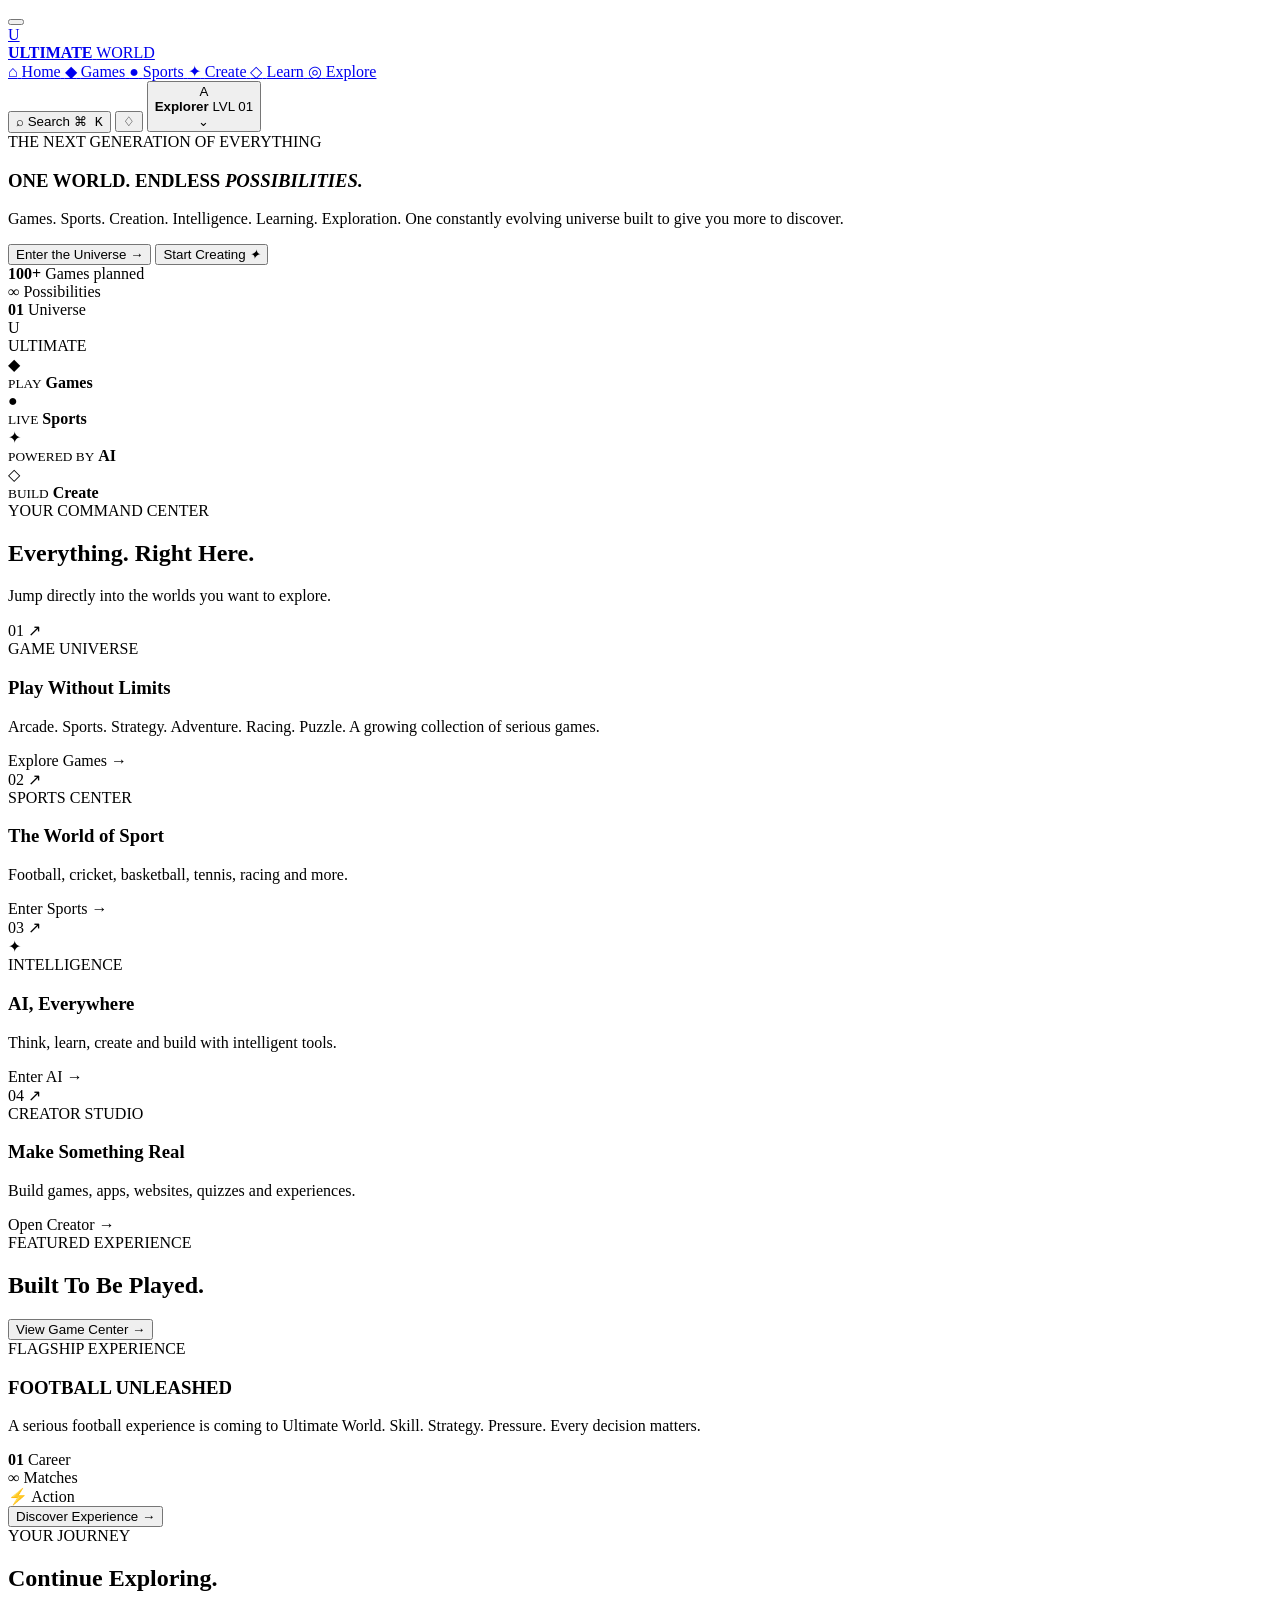
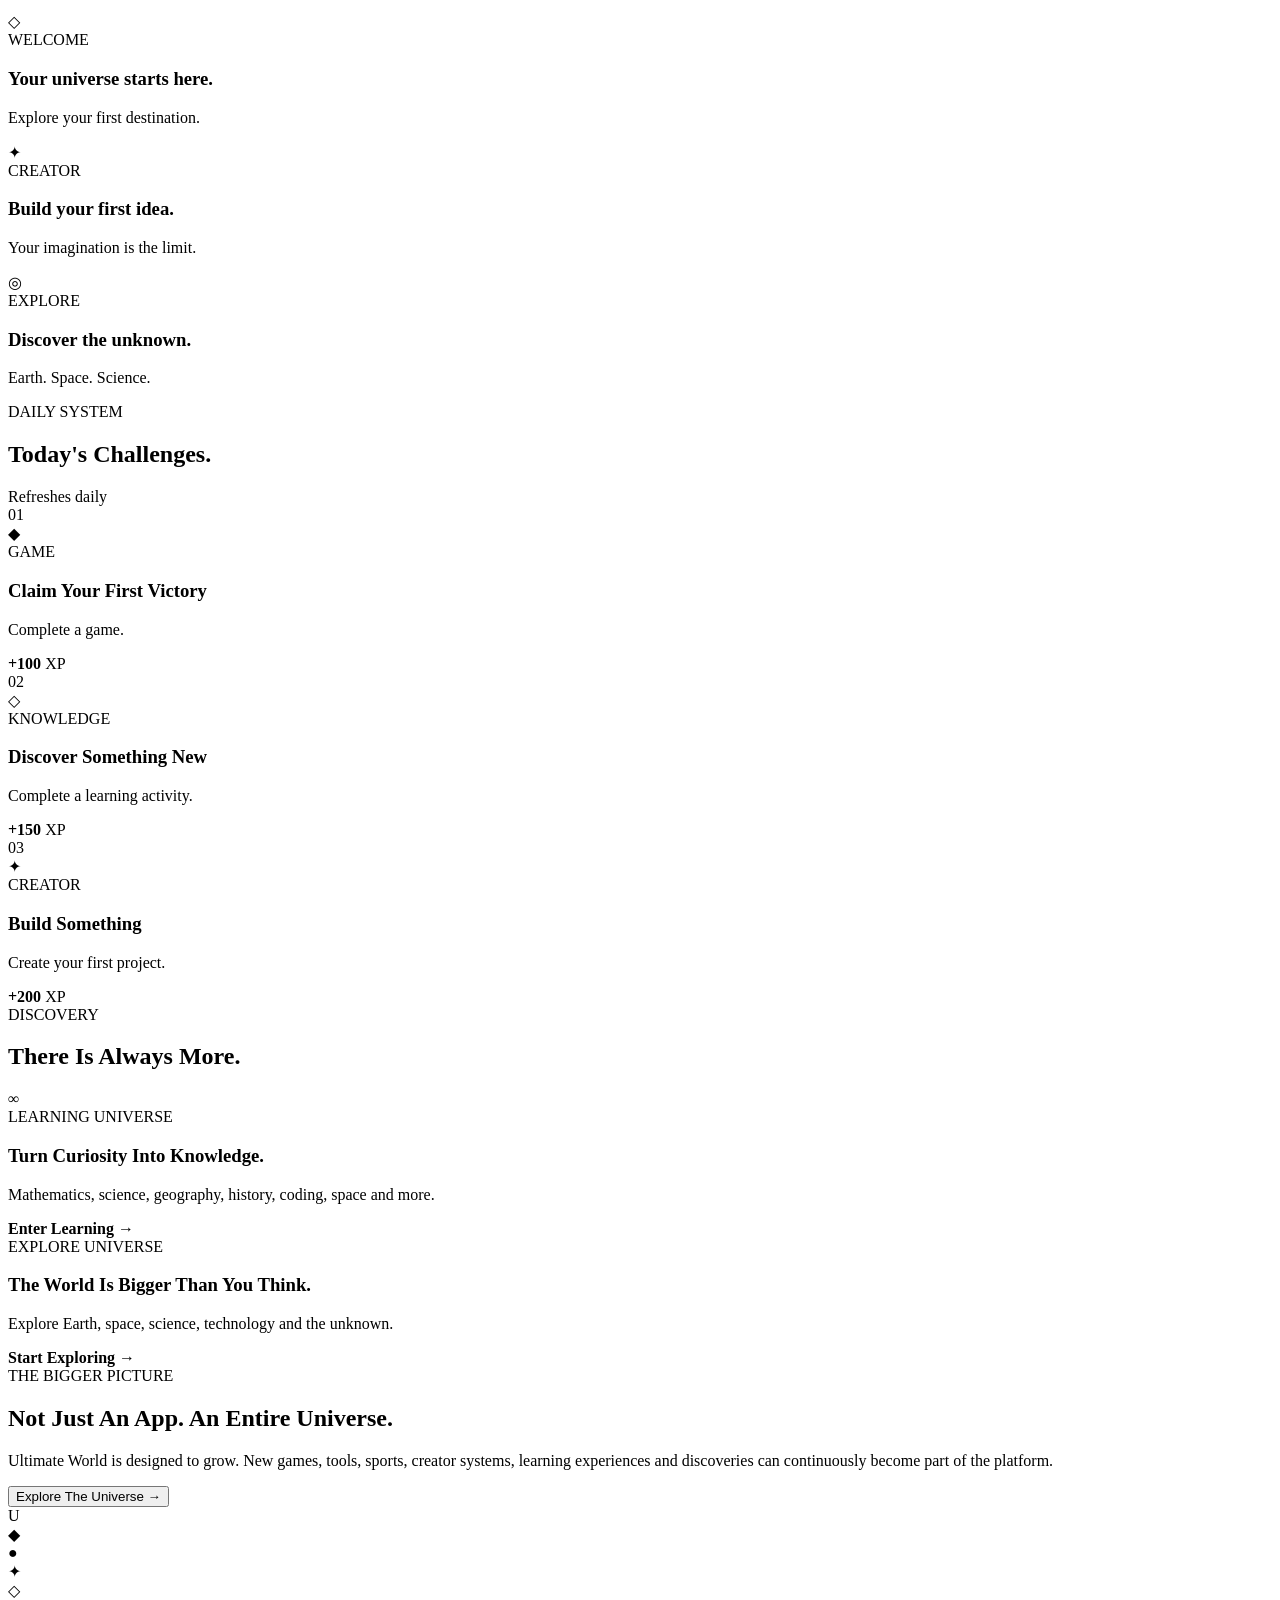
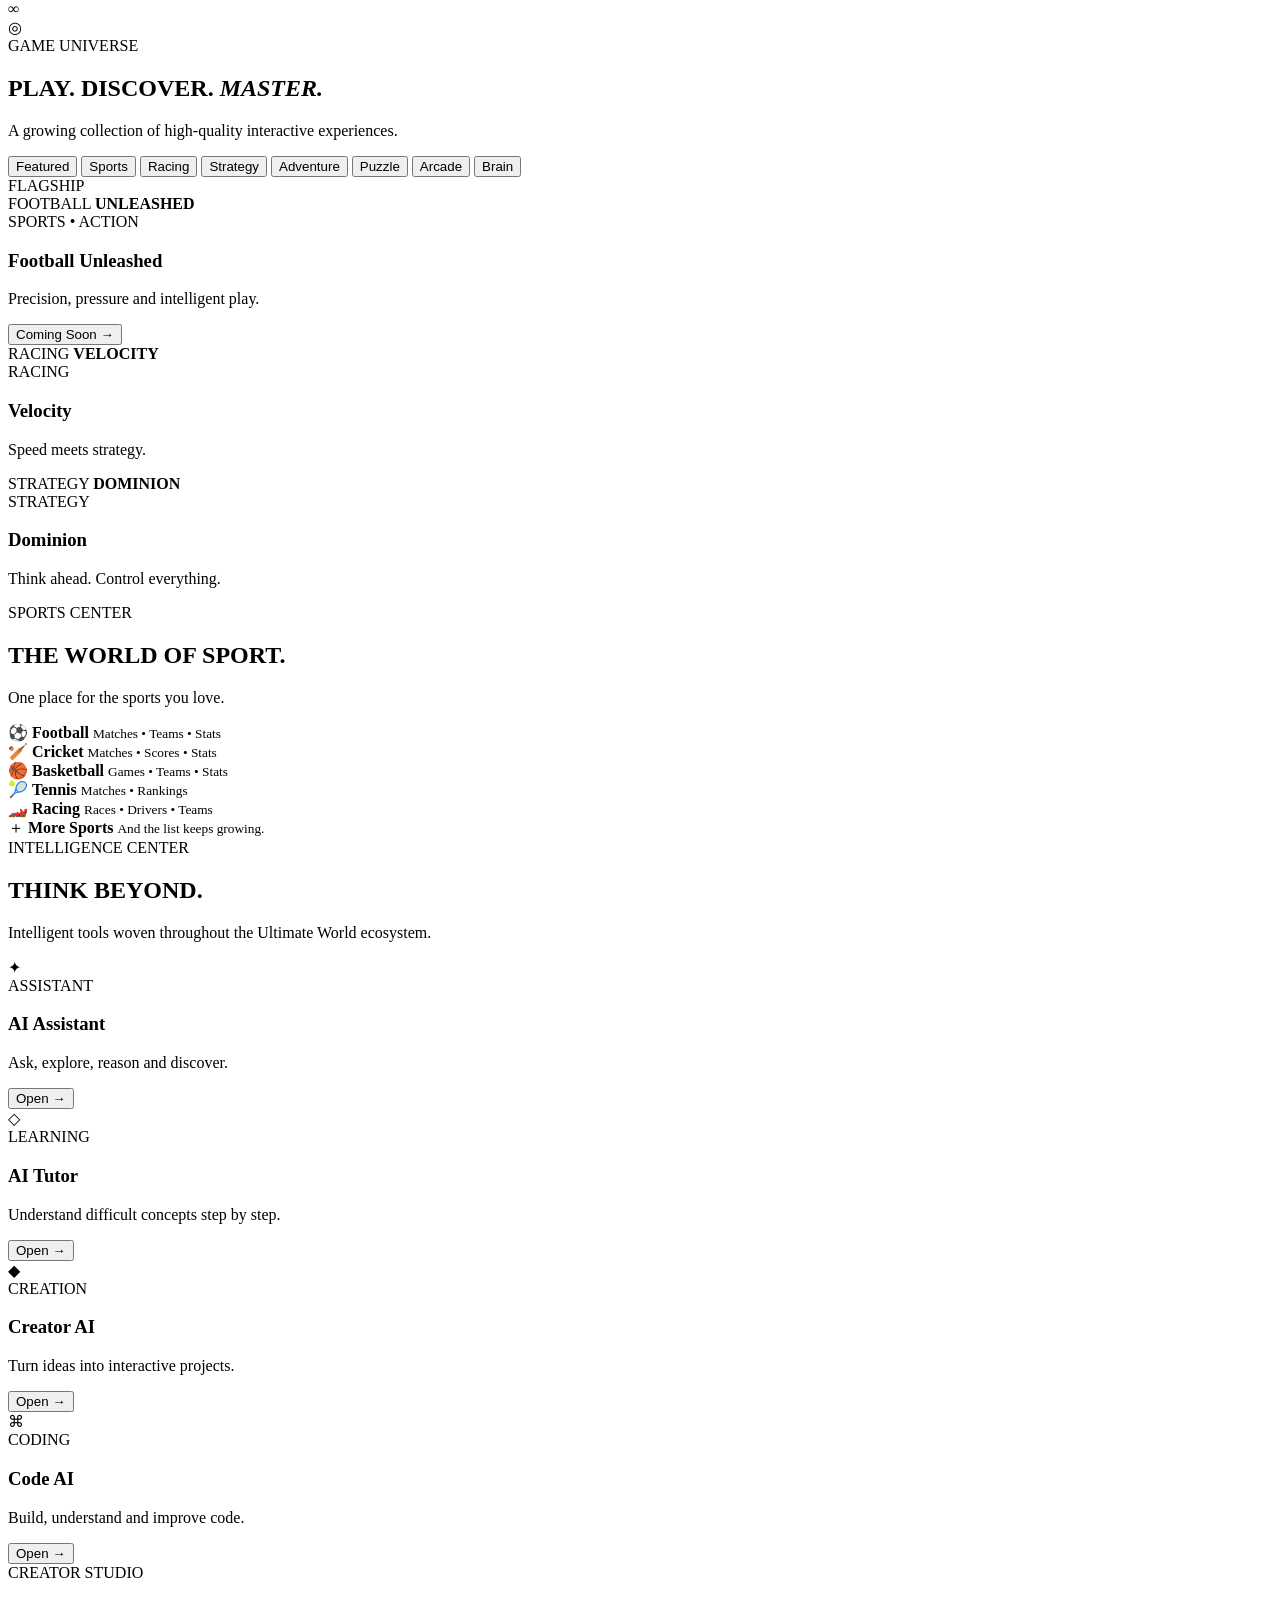
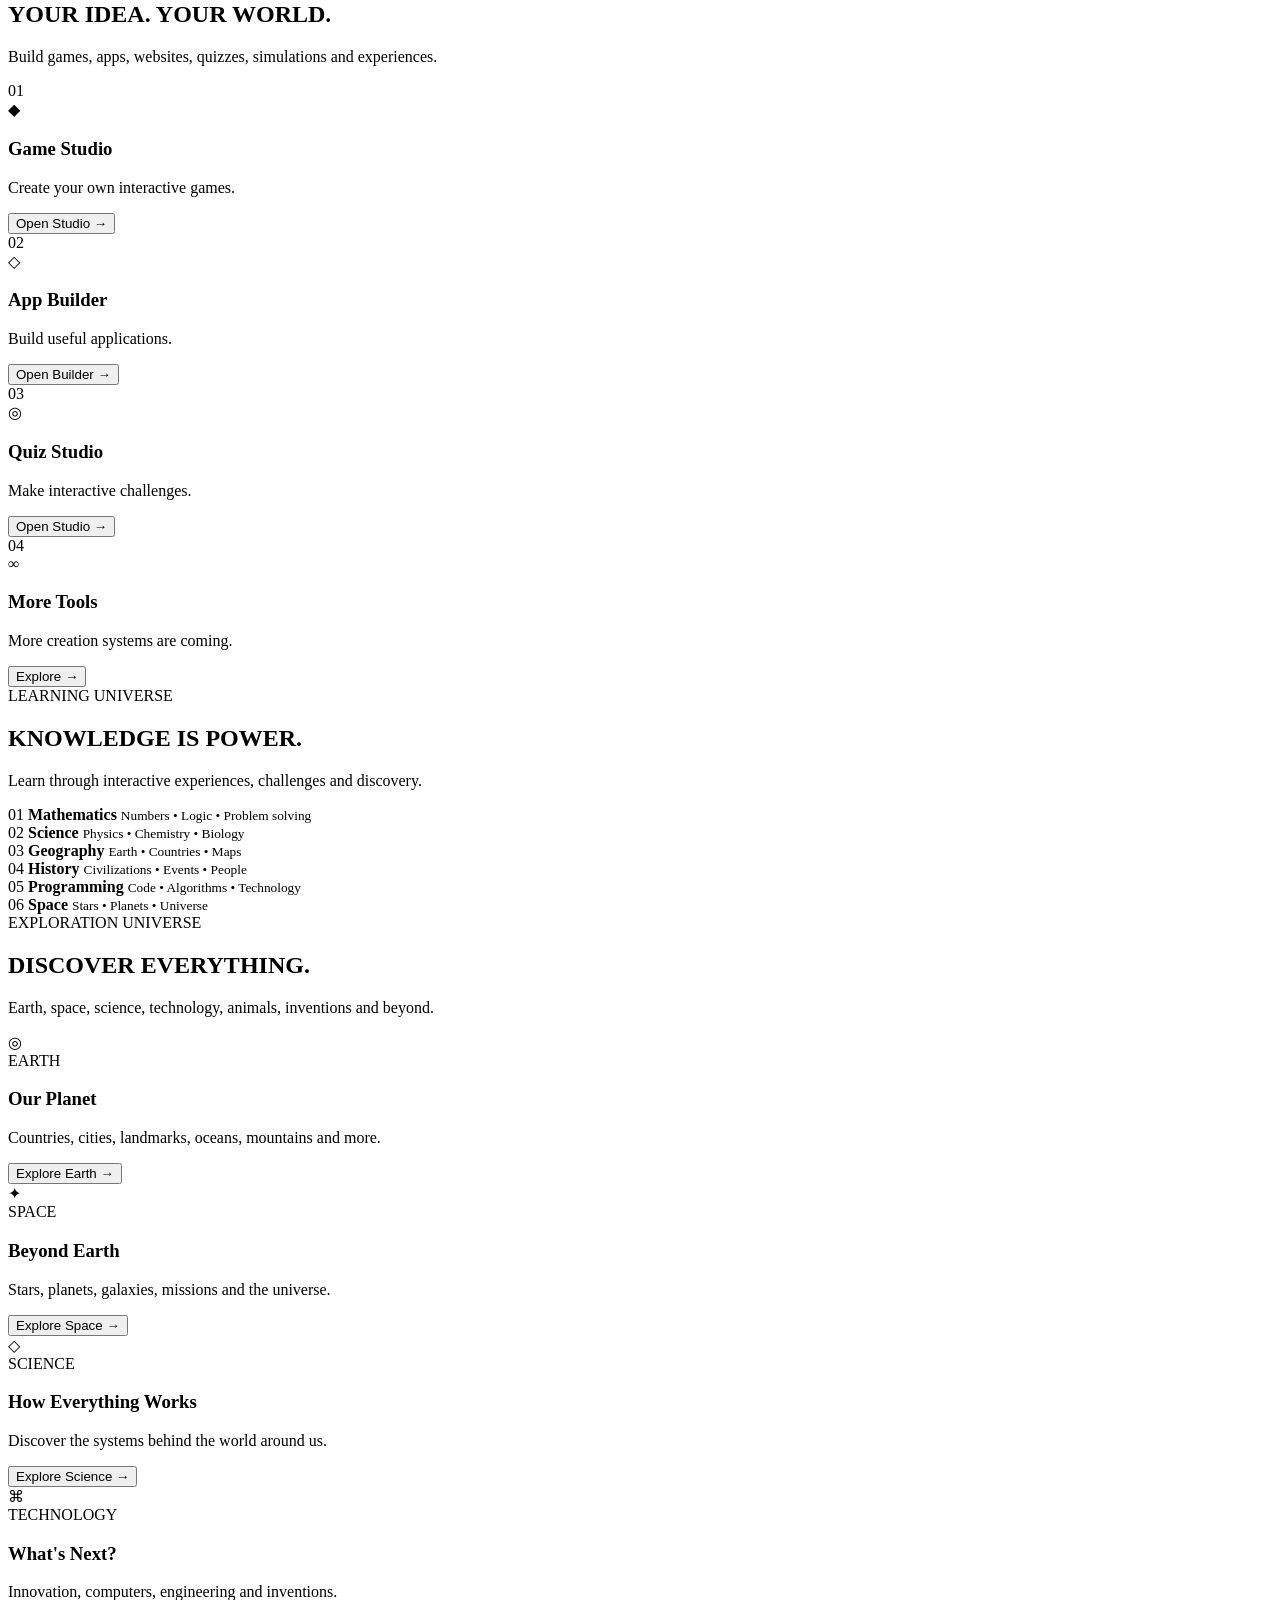
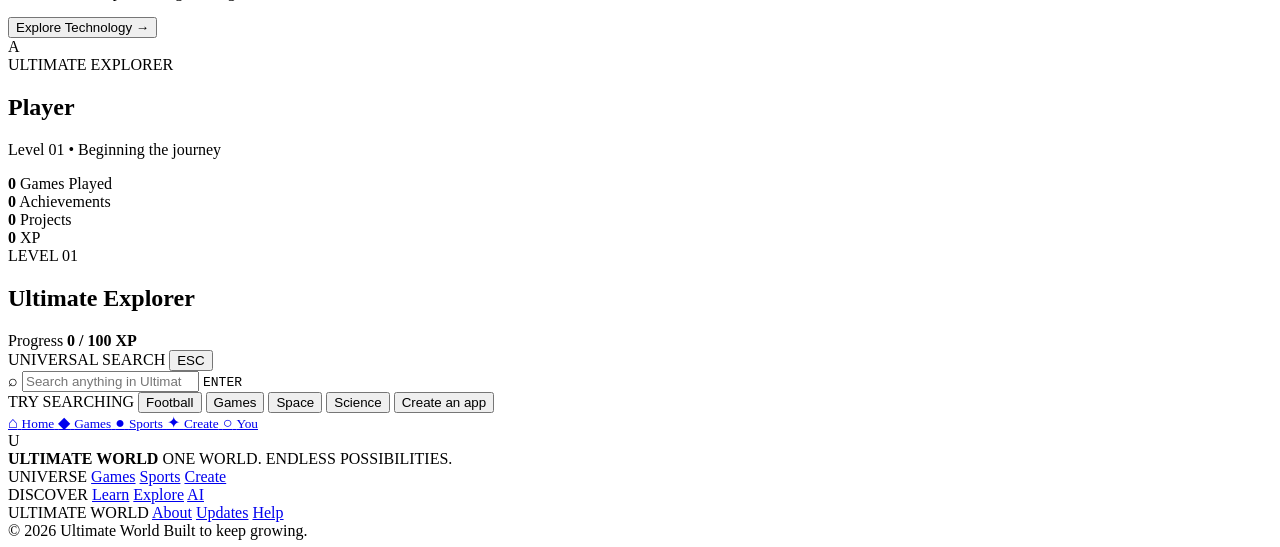
==== index.html @ 980d5636 "Update print statement from 'Hello' to 'Goodbye'" ====
<!DOCTYPE html>
<html lang="en">
<head>
    <meta charset="UTF-8">

    <meta
        name="viewport"
        content="width=device-width, initial-scale=1.0, viewport-fit=cover"
    >

    <meta
        name="description"
        content="Ultimate World — games, sports, creation, AI, learning, exploration and more."
    >

    <meta name="theme-color" content="#05060c">

    <title>Ultimate World — One World. Endless Possibilities.</title>

    <link rel="stylesheet" href="style.css">
</head>

<body>

<!-- =========================================================
     GLOBAL BACKGROUND
========================================================= -->

<div class="universe-background" aria-hidden="true">

    <div class="ambient-glow glow-one"></div>
    <div class="ambient-glow glow-two"></div>
    <div class="ambient-glow glow-three"></div>

    <div class="grid-floor"></div>

    <div class="particle-field">
        <i></i><i></i><i></i><i></i><i></i>
        <i></i><i></i><i></i><i></i><i></i>
        <i></i><i></i><i></i><i></i><i></i>
        <i></i><i></i><i></i><i></i><i></i>
    </div>

</div>


<!-- =========================================================
     APP
========================================================= -->

<div id="app-shell">


    <!-- =====================================================
         TOP BAR
    ====================================================== -->

    <header class="topbar">

        <div class="topbar-left">

            <button
                class="mobile-menu-button"
                id="mobileMenuButton"
                aria-label="Open navigation"
            >
                <span></span>
                <span></span>
                <span></span>
            </button>


            <a
                href="#home"
                class="brand"
                data-page="home"
                aria-label="Ultimate World home"
            >

                <div class="brand-mark">
                    <div class="brand-core">U</div>
                    <div class="brand-orbit orbit-a"></div>
                    <div class="brand-orbit orbit-b"></div>
                </div>

                <div class="brand-name">
                    <strong>ULTIMATE</strong>
                    <span>WORLD</span>
                </div>

            </a>

        </div>


        <!-- MAIN NAV -->

        <nav class="main-navigation" id="mainNavigation">

            <a
                href="#home"
                class="nav-link active"
                data-page="home"
            >
                <span class="nav-icon">⌂</span>
                <span>Home</span>
            </a>

            <a
                href="#games"
                class="nav-link"
                data-page="games"
            >
                <span class="nav-icon">◆</span>
                <span>Games</span>
            </a>

            <a
                href="#sports"
                class="nav-link"
                data-page="sports"
            >
                <span class="nav-icon">●</span>
                <span>Sports</span>
            </a>

            <a
                href="#create"
                class="nav-link"
                data-page="create"
            >
                <span class="nav-icon">✦</span>
                <span>Create</span>
            </a>

            <a
                href="#learn"
                class="nav-link"
                data-page="learn"
            >
                <span class="nav-icon">◇</span>
                <span>Learn</span>
            </a>

            <a
                href="#explore"
                class="nav-link"
                data-page="explore"
            >
                <span class="nav-icon">◎</span>
                <span>Explore</span>
            </a>

        </nav>


        <!-- TOP ACTIONS -->

        <div class="topbar-actions">

            <button
                class="search-trigger"
                id="searchTrigger"
                aria-label="Search Ultimate World"
            >
                <span class="search-symbol">⌕</span>
                <span class="search-label">Search</span>
                <kbd>⌘ K</kbd>
            </button>


            <button
                class="notification-button"
                id="notificationButton"
                aria-label="Notifications"
            >
                <span>♢</span>
                <b></b>
            </button>


            <button
                class="profile-trigger"
                data-page="profile"
                aria-label="Open profile"
            >

                <div class="profile-avatar">
                    A
                </div>

                <div class="profile-summary">
                    <strong>Explorer</strong>
                    <span>LVL 01</span>
                </div>

                <span class="profile-chevron">⌄</span>

            </button>

        </div>

    </header>


    <!-- =====================================================
         MAIN
    ====================================================== -->

    <main id="main-content">


        <!-- =================================================
             HOME PAGE
        ================================================== -->

        <section
            class="page page-home active"
            id="home"
            data-page-section="home"
        >


            <!-- HERO -->

            <section class="hero-section">

                <div class="hero-copy">

                    <div class="hero-kicker">
                        <span class="live-dot"></span>
                        THE NEXT GENERATION OF EVERYTHING
                    </div>


                    <h1 class="hero-title">

                        <span>ONE WORLD.</span>

                        <strong>
                            ENDLESS
                            <em>POSSIBILITIES.</em>
                        </strong>

                    </h1>


                    <p class="hero-description">
                        Games. Sports. Creation. Intelligence.
                        Learning. Exploration.
                        One constantly evolving universe built
                        to give you more to discover.
                    </p>


                    <div class="hero-actions">

                        <button
                            class="button button-primary button-large"
                            data-page="games"
                        >
                            <span>Enter the Universe</span>
                            <i>→</i>
                        </button>

                        <button
                            class="button button-ghost button-large"
                            data-page="create"
                        >
                            <span>Start Creating</span>
                            <i>✦</i>
                        </button>

                    </div>


                    <div class="hero-proof">

                        <div class="proof-item">
                            <strong>100+</strong>
                            <span>Games planned</span>
                        </div>

                        <div class="proof-divider"></div>

                        <div class="proof-item">
                            <strong>∞</strong>
                            <span>Possibilities</span>
                        </div>

                        <div class="proof-divider"></div>

                        <div class="proof-item">
                            <strong>01</strong>
                            <span>Universe</span>
                        </div>

                    </div>

                </div>


                <!-- HERO VISUAL -->

                <div class="hero-visual">

                    <div class="hero-ring ring-outer"></div>
                    <div class="hero-ring ring-middle"></div>
                    <div class="hero-ring ring-inner"></div>


                    <div class="hero-core">

                        <div class="core-light"></div>

                        <span>U</span>

                        <div class="core-label">
                            ULTIMATE
                        </div>

                    </div>


                    <!-- FLOATING MODULES -->

                    <div class="hero-module module-games">

                        <div class="module-icon">◆</div>

                        <div>
                            <small>PLAY</small>
                            <strong>Games</strong>
                        </div>

                    </div>


                    <div class="hero-module module-sports">

                        <div class="module-icon">●</div>

                        <div>
                            <small>LIVE</small>
                            <strong>Sports</strong>
                        </div>

                    </div>


                    <div class="hero-module module-ai">

                        <div class="module-icon">✦</div>

                        <div>
                            <small>POWERED BY</small>
                            <strong>AI</strong>
                        </div>

                    </div>


                    <div class="hero-module module-create">

                        <div class="module-icon">◇</div>

                        <div>
                            <small>BUILD</small>
                            <strong>Create</strong>
                        </div>

                    </div>

                </div>

            </section>


            <!-- =================================================
                 COMMAND CENTER
            ================================================== -->

            <section class="content-section command-section">

                <div class="section-heading">

                    <div>
                        <span class="eyebrow">YOUR COMMAND CENTER</span>

                        <h2>
                            Everything.
                            <span>Right Here.</span>
                        </h2>
                    </div>

                    <p>
                        Jump directly into the worlds
                        you want to explore.
                    </p>

                </div>


                <div class="command-grid">


                    <article
                        class="command-card command-card-large games-theme"
                        data-page="games"
                    >

                        <div class="card-noise"></div>

                        <div class="command-card-top">
                            <span class="category-number">01</span>
                            <span class="card-arrow">↗</span>
                        </div>

                        <div class="command-art art-games">
                            <div class="art-orb"></div>
                            <div class="art-shape shape-one"></div>
                            <div class="art-shape shape-two"></div>
                        </div>

                        <div class="command-content">

                            <span class="card-category">
                                GAME UNIVERSE
                            </span>

                            <h3>Play Without Limits</h3>

                            <p>
                                Arcade. Sports. Strategy.
                                Adventure. Racing. Puzzle.
                                A growing collection of
                                serious games.
                            </p>

                            <span class="card-link">
                                Explore Games →
                            </span>

                        </div>

                    </article>


                    <article
                        class="command-card sports-theme"
                        data-page="sports"
                    >

                        <div class="command-card-top">
                            <span class="category-number">02</span>
                            <span class="card-arrow">↗</span>
                        </div>

                        <div class="command-art art-sports">
                            <div class="stadium-lines"></div>
                            <div class="stadium-light"></div>
                        </div>

                        <div class="command-content">

                            <span class="card-category">
                                SPORTS CENTER
                            </span>

                            <h3>The World of Sport</h3>

                            <p>
                                Football, cricket, basketball,
                                tennis, racing and more.
                            </p>

                            <span class="card-link">
                                Enter Sports →
                            </span>

                        </div>

                    </article>


                    <article
                        class="command-card ai-theme"
                        data-page="ai"
                    >

                        <div class="command-card-top">
                            <span class="category-number">03</span>
                            <span class="card-arrow">↗</span>
                        </div>

                        <div class="command-art art-ai">
                            <div class="ai-orbit"></div>
                            <div class="ai-core">✦</div>
                        </div>

                        <div class="command-content">

                            <span class="card-category">
                                INTELLIGENCE
                            </span>

                            <h3>AI, Everywhere</h3>

                            <p>
                                Think, learn, create and
                                build with intelligent tools.
                            </p>

                            <span class="card-link">
                                Enter AI →
                            </span>

                        </div>

                    </article>


                    <article
                        class="command-card create-theme"
                        data-page="create"
                    >

                        <div class="command-card-top">
                            <span class="category-number">04</span>
                            <span class="card-arrow">↗</span>
                        </div>

                        <div class="command-art art-create">
                            <div class="creation-cube">
                                <span></span>
                            </div>
                        </div>

                        <div class="command-content">

                            <span class="card-category">
                                CREATOR STUDIO
                            </span>

                            <h3>Make Something Real</h3>

                            <p>
                                Build games, apps, websites,
                                quizzes and experiences.
                            </p>

                            <span class="card-link">
                                Open Creator →
                            </span>

                        </div>

                    </article>

                </div>

            </section>


            <!-- =================================================
                 FEATURED EXPERIENCE
            ================================================== -->

            <section class="content-section featured-section">

                <div class="section-heading">

                    <div>
                        <span class="eyebrow">FEATURED EXPERIENCE</span>
                        <h2>Built To Be <span>Played.</span></h2>
                    </div>

                    <button
                        class="section-action"
                        data-page="games"
                    >
                        View Game Center →
                    </button>

                </div>


                <article class="feature-showcase">

                    <div class="feature-background">
                        <div class="feature-sun"></div>
                        <div class="feature-mountain mountain-a"></div>
                        <div class="feature-mountain mountain-b"></div>
                        <div class="feature-field"></div>
                    </div>


                    <div class="feature-info">

                        <span class="feature-tag">
                            FLAGSHIP EXPERIENCE
                        </span>

                        <h3>
                            FOOTBALL
                            <strong>UNLEASHED</strong>
                        </h3>

                        <p>
                            A serious football experience is
                            coming to Ultimate World.
                            Skill. Strategy. Pressure.
                            Every decision matters.
                        </p>


                        <div class="feature-stats">

                            <div>
                                <strong>01</strong>
                                <span>Career</span>
                            </div>

                            <div>
                                <strong>∞</strong>
                                <span>Matches</span>
                            </div>

                            <div>
                                <strong>⚡</strong>
                                <span>Action</span>
                            </div>

                        </div>


                        <button
                            class="button button-light"
                            data-page="games"
                        >
                            Discover Experience
                            <span>→</span>
                        </button>

                    </div>

                </article>

            </section>


            <!-- =================================================
                 CONTINUE
            ================================================== -->

            <section class="content-section">

                <div class="section-heading compact">

                    <div>
                        <span class="eyebrow">YOUR JOURNEY</span>
                        <h2>Continue <span>Exploring.</span></h2>
                    </div>

                </div>


                <div class="continue-grid">


                    <article class="continue-card">

                        <div class="continue-icon">◇</div>

                        <div class="continue-info">

                            <span>WELCOME</span>

                            <h3>Your universe starts here.</h3>

                            <p>
                                Explore your first destination.
                            </p>

                        </div>

                        <div class="progress-line">
                            <span style="width: 8%;"></span>
                        </div>

                    </article>


                    <article class="continue-card">

                        <div class="continue-icon">✦</div>

                        <div class="continue-info">

                            <span>CREATOR</span>

                            <h3>Build your first idea.</h3>

                            <p>
                                Your imagination is the limit.
                            </p>

                        </div>

                        <div class="progress-line">
                            <span style="width: 0%;"></span>
                        </div>

                    </article>


                    <article class="continue-card">

                        <div class="continue-icon">◎</div>

                        <div class="continue-info">

                            <span>EXPLORE</span>

                            <h3>Discover the unknown.</h3>

                            <p>
                                Earth. Space. Science.
                            </p>

                        </div>

                        <div class="progress-line">
                            <span style="width: 0%;"></span>
                        </div>

                    </article>

                </div>

            </section>


            <!-- =================================================
                 DAILY CHALLENGES
            ================================================== -->

            <section class="content-section challenges-section">

                <div class="section-heading">

                    <div>
                        <span class="eyebrow">DAILY SYSTEM</span>
                        <h2>Today's <span>Challenges.</span></h2>
                    </div>

                    <span class="refresh-label">
                        Refreshes daily
                    </span>

                </div>


                <div class="challenge-grid">


                    <article class="challenge-card">

                        <div class="challenge-index">
                            01
                        </div>

                        <div class="challenge-icon">
                            ◆
                        </div>

                        <div class="challenge-info">

                            <span>GAME</span>

                            <h3>
                                Claim Your First Victory
                            </h3>

                            <p>
                                Complete a game.
                            </p>

                        </div>

                        <div class="challenge-reward">
                            <strong>+100</strong>
                            <span>XP</span>
                        </div>

                    </article>


                    <article class="challenge-card">

                        <div class="challenge-index">
                            02
                        </div>

                        <div class="challenge-icon">
                            ◇
                        </div>

                        <div class="challenge-info">

                            <span>KNOWLEDGE</span>

                            <h3>
                                Discover Something New
                            </h3>

                            <p>
                                Complete a learning activity.
                            </p>

                        </div>

                        <div class="challenge-reward">
                            <strong>+150</strong>
                            <span>XP</span>
                        </div>

                    </article>


                    <article class="challenge-card">

                        <div class="challenge-index">
                            03
                        </div>

                        <div class="challenge-icon">
                            ✦
                        </div>

                        <div class="challenge-info">

                            <span>CREATOR</span>

                            <h3>
                                Build Something
                            </h3>

                            <p>
                                Create your first project.
                            </p>

                        </div>

                        <div class="challenge-reward">
                            <strong>+200</strong>
                            <span>XP</span>
                        </div>

                    </article>

                </div>

            </section>


            <!-- =================================================
                 DISCOVERY WALL
            ================================================== -->

            <section class="content-section discovery-section">

                <div class="section-heading">

                    <div>
                        <span class="eyebrow">DISCOVERY</span>
                        <h2>There Is Always <span>More.</span></h2>
                    </div>

                </div>


                <div class="discovery-grid">


                    <article
                        class="discovery-card discovery-learn"
                        data-page="learn"
                    >

                        <div class="discovery-art">
                            <div class="knowledge-orbit"></div>
                            <span>∞</span>
                        </div>

                        <div class="discovery-content">

                            <span>LEARNING UNIVERSE</span>

                            <h3>
                                Turn Curiosity Into Knowledge.
                            </h3>

                            <p>
                                Mathematics, science, geography,
                                history, coding, space and more.
                            </p>

                            <strong>
                                Enter Learning →
                            </strong>

                        </div>

                    </article>


                    <article
                        class="discovery-card discovery-world"
                        data-page="explore"
                    >

                        <div class="discovery-art">
                            <div class="world-globe">
                                <span></span>
                            </div>
                        </div>

                        <div class="discovery-content">

                            <span>EXPLORE UNIVERSE</span>

                            <h3>
                                The World Is Bigger Than You Think.
                            </h3>

                            <p>
                                Explore Earth, space, science,
                                technology and the unknown.
                            </p>

                            <strong>
                                Start Exploring →
                            </strong>

                        </div>

                    </article>

                </div>

            </section>


            <!-- =================================================
                 ECOSYSTEM
            ================================================== -->

            <section class="ecosystem-section">

                <div class="ecosystem-copy">

                    <span class="eyebrow">
                        THE BIGGER PICTURE
                    </span>

                    <h2>
                        Not Just An App.
                        <strong>An Entire Universe.</strong>
                    </h2>

                    <p>
                        Ultimate World is designed to grow.
                        New games, tools, sports, creator systems,
                        learning experiences and discoveries can
                        continuously become part of the platform.
                    </p>

                    <div class="ecosystem-actions">

                        <button
                            class="button button-primary"
                            data-page="explore"
                        >
                            Explore The Universe →
                        </button>

                    </div>

                </div>


                <div class="ecosystem-visual">

                    <div class="ecosystem-core">
                        U
                    </div>

                    <div class="ecosystem-orbit orbit-one"></div>
                    <div class="ecosystem-orbit orbit-two"></div>
                    <div class="ecosystem-orbit orbit-three"></div>

                    <div class="ecosystem-node node-games">
                        ◆
                    </div>

                    <div class="ecosystem-node node-sports">
                        ●
                    </div>

                    <div class="ecosystem-node node-ai">
                        ✦
                    </div>

                    <div class="ecosystem-node node-create">
                        ◇
                    </div>

                    <div class="ecosystem-node node-learn">
                        ∞
                    </div>

                    <div class="ecosystem-node node-world">
                        ◎
                    </div>

                </div>

            </section>

        </section>


        <!-- =================================================
             GAMES PAGE
        ================================================== -->

        <section
            class="page internal-page"
            id="games"
            data-page-section="games"
        >

            <div class="internal-hero games-internal">

                <span class="eyebrow">
                    GAME UNIVERSE
                </span>

                <h1>
                    PLAY.
                    <strong>DISCOVER.</strong>
                    <em>MASTER.</em>
                </h1>

                <p>
                    A growing collection of high-quality
                    interactive experiences.
                </p>

            </div>


            <div class="category-strip">

                <button class="category-pill active">
                    Featured
                </button>

                <button class="category-pill">
                    Sports
                </button>

                <button class="category-pill">
                    Racing
                </button>

                <button class="category-pill">
                    Strategy
                </button>

                <button class="category-pill">
                    Adventure
                </button>

                <button class="category-pill">
                    Puzzle
                </button>

                <button class="category-pill">
                    Arcade
                </button>

                <button class="category-pill">
                    Brain
                </button>

            </div>


            <div class="game-library">

                <article class="game-card flagship-game">

                    <div class="game-art football-art">
                        <span class="game-art-badge">
                            FLAGSHIP
                        </span>

                        <div class="game-art-title">
                            FOOTBALL
                            <strong>UNLEASHED</strong>
                        </div>
                    </div>

                    <div class="game-card-info">

                        <span>SPORTS • ACTION</span>

                        <h3>
                            Football Unleashed
                        </h3>

                        <p>
                            Precision, pressure and
                            intelligent play.
                        </p>

                        <button class="button button-small">
                            Coming Soon →
                        </button>

                    </div>

                </article>


                <article class="game-card">

                    <div class="game-art neon-art">
                        <span>RACING</span>
                        <strong>VELOCITY</strong>
                    </div>

                    <div class="game-card-info">

                        <span>RACING</span>

                        <h3>
                            Velocity
                        </h3>

                        <p>
                            Speed meets strategy.
                        </p>

                    </div>

                </article>


                <article class="game-card">

                    <div class="game-art strategy-art">
                        <span>STRATEGY</span>
                        <strong>DOMINION</strong>
                    </div>

                    <div class="game-card-info">

                        <span>STRATEGY</span>

                        <h3>
                            Dominion
                        </h3>

                        <p>
                            Think ahead. Control everything.
                        </p>

                    </div>

                </article>

            </div>

        </section>


        <!-- =================================================
             SPORTS PAGE
        ================================================== -->

        <section
            class="page internal-page"
            id="sports"
            data-page-section="sports"
        >

            <div class="internal-hero sports-internal">

                <span class="eyebrow">
                    SPORTS CENTER
                </span>

                <h1>
                    THE WORLD
                    <strong>OF SPORT.</strong>
                </h1>

                <p>
                    One place for the sports you love.
                </p>

            </div>


            <div class="sports-grid">

                <article class="sport-tile football-tile">
                    <span>⚽</span>
                    <strong>Football</strong>
                    <small>Matches • Teams • Stats</small>
                </article>

                <article class="sport-tile cricket-tile">
                    <span>🏏</span>
                    <strong>Cricket</strong>
                    <small>Matches • Scores • Stats</small>
                </article>

                <article class="sport-tile basketball-tile">
                    <span>🏀</span>
                    <strong>Basketball</strong>
                    <small>Games • Teams • Stats</small>
                </article>

                <article class="sport-tile tennis-tile">
                    <span>🎾</span>
                    <strong>Tennis</strong>
                    <small>Matches • Rankings</small>
                </article>

                <article class="sport-tile racing-tile">
                    <span>🏎️</span>
                    <strong>Racing</strong>
                    <small>Races • Drivers • Teams</small>
                </article>

                <article class="sport-tile more-sports-tile">
                    <span>＋</span>
                    <strong>More Sports</strong>
                    <small>And the list keeps growing.</small>
                </article>

            </div>

        </section>


        <!-- =================================================
             AI PAGE
        ================================================== -->

        <section
            class="page internal-page"
            id="ai"
            data-page-section="ai"
        >

            <div class="internal-hero ai-internal">

                <span class="eyebrow">
                    INTELLIGENCE CENTER
                </span>

                <h1>
                    THINK
                    <strong>BEYOND.</strong>
                </h1>

                <p>
                    Intelligent tools woven throughout
                    the Ultimate World ecosystem.
                </p>

            </div>


            <div class="ai-tool-grid">

                <article class="ai-tool-card">

                    <div class="tool-symbol">✦</div>

                    <span>ASSISTANT</span>

                    <h3>
                        AI Assistant
                    </h3>

                    <p>
                        Ask, explore, reason and discover.
                    </p>

                    <button>
                        Open →
                    </button>

                </article>


                <article class="ai-tool-card">

                    <div class="tool-symbol">◇</div>

                    <span>LEARNING</span>

                    <h3>
                        AI Tutor
                    </h3>

                    <p>
                        Understand difficult concepts
                        step by step.
                    </p>

                    <button>
                        Open →
                    </button>

                </article>


                <article class="ai-tool-card">

                    <div class="tool-symbol">◆</div>

                    <span>CREATION</span>

                    <h3>
                        Creator AI
                    </h3>

                    <p>
                        Turn ideas into interactive projects.
                    </p>

                    <button>
                        Open →
                    </button>

                </article>


                <article class="ai-tool-card">

                    <div class="tool-symbol">⌘</div>

                    <span>CODING</span>

                    <h3>
                        Code AI
                    </h3>

                    <p>
                        Build, understand and improve code.
                    </p>

                    <button>
                        Open →
                    </button>

                </article>

            </div>

        </section>


        <!-- =================================================
             CREATE PAGE
        ================================================== -->

        <section
            class="page internal-page"
            id="create"
            data-page-section="create"
        >

            <div class="internal-hero create-internal">

                <span class="eyebrow">
                    CREATOR STUDIO
                </span>

                <h1>
                    YOUR IDEA.
                    <strong>YOUR WORLD.</strong>
                </h1>

                <p>
                    Build games, apps, websites, quizzes,
                    simulations and experiences.
                </p>

            </div>


            <div class="creator-options">

                <article class="creator-option">

                    <div class="creator-number">
                        01
                    </div>

                    <div class="creator-icon">
                        ◆
                    </div>

                    <h3>
                        Game Studio
                    </h3>

                    <p>
                        Create your own interactive games.
                    </p>

                    <button>
                        Open Studio →
                    </button>

                </article>


                <article class="creator-option">

                    <div class="creator-number">
                        02
                    </div>

                    <div class="creator-icon">
                        ◇
                    </div>

                    <h3>
                        App Builder
                    </h3>

                    <p>
                        Build useful applications.
                    </p>

                    <button>
                        Open Builder →
                    </button>

                </article>


                <article class="creator-option">

                    <div class="creator-number">
                        03
                    </div>

                    <div class="creator-icon">
                        ◎
                    </div>

                    <h3>
                        Quiz Studio
                    </h3>

                    <p>
                        Make interactive challenges.
                    </p>

                    <button>
                        Open Studio →
                    </button>

                </article>


                <article class="creator-option">

                    <div class="creator-number">
                        04
                    </div>

                    <div class="creator-icon">
                        ∞
                    </div>

                    <h3>
                        More Tools
                    </h3>

                    <p>
                        More creation systems are coming.
                    </p>

                    <button>
                        Explore →
                    </button>

                </article>

            </div>

        </section>


        <!-- =================================================
             LEARNING PAGE
        ================================================== -->

        <section
            class="page internal-page"
            id="learn"
            data-page-section="learn"
        >

            <div class="internal-hero learning-internal">

                <span class="eyebrow">
                    LEARNING UNIVERSE
                </span>

                <h1>
                    KNOWLEDGE
                    <strong>IS POWER.</strong>
                </h1>

                <p>
                    Learn through interactive experiences,
                    challenges and discovery.
                </p>

            </div>


            <div class="learning-grid">

                <article class="learning-tile">
                    <span>01</span>
                    <strong>Mathematics</strong>
                    <small>Numbers • Logic • Problem solving</small>
                </article>

                <article class="learning-tile">
                    <span>02</span>
                    <strong>Science</strong>
                    <small>Physics • Chemistry • Biology</small>
                </article>

                <article class="learning-tile">
                    <span>03</span>
                    <strong>Geography</strong>
                    <small>Earth • Countries • Maps</small>
                </article>

                <article class="learning-tile">
                    <span>04</span>
                    <strong>History</strong>
                    <small>Civilizations • Events • People</small>
                </article>

                <article class="learning-tile">
                    <span>05</span>
                    <strong>Programming</strong>
                    <small>Code • Algorithms • Technology</small>
                </article>

                <article class="learning-tile">
                    <span>06</span>
                    <strong>Space</strong>
                    <small>Stars • Planets • Universe</small>
                </article>

            </div>

        </section>


        <!-- =================================================
             EXPLORE PAGE
        ================================================== -->

        <section
            class="page internal-page"
            id="explore"
            data-page-section="explore"
        >

            <div class="internal-hero explore-internal">

                <span class="eyebrow">
                    EXPLORATION UNIVERSE
                </span>

                <h1>
                    DISCOVER
                    <strong>EVERYTHING.</strong>
                </h1>

                <p>
                    Earth, space, science, technology,
                    animals, inventions and beyond.
                </p>

            </div>


            <div class="explore-panels">

                <article class="explore-panel earth-panel">

                    <div class="panel-symbol">
                        ◎
                    </div>

                    <span>EARTH</span>

                    <h3>
                        Our Planet
                    </h3>

                    <p>
                        Countries, cities, landmarks,
                        oceans, mountains and more.
                    </p>

                    <button>
                        Explore Earth →
                    </button>

                </article>


                <article class="explore-panel space-panel">

                    <div class="panel-symbol">
                        ✦
                    </div>

                    <span>SPACE</span>

                    <h3>
                        Beyond Earth
                    </h3>

                    <p>
                        Stars, planets, galaxies,
                        missions and the universe.
                    </p>

                    <button>
                        Explore Space →
                    </button>

                </article>


                <article class="explore-panel science-panel">

                    <div class="panel-symbol">
                        ◇
                    </div>

                    <span>SCIENCE</span>

                    <h3>
                        How Everything Works
                    </h3>

                    <p>
                        Discover the systems behind
                        the world around us.
                    </p>

                    <button>
                        Explore Science →
                    </button>

                </article>


                <article class="explore-panel tech-panel">

                    <div class="panel-symbol">
                        ⌘
                    </div>

                    <span>TECHNOLOGY</span>

                    <h3>
                        What's Next?
                    </h3>

                    <p>
                        Innovation, computers,
                        engineering and inventions.
                    </p>

                    <button>
                        Explore Technology →
                    </button>

                </article>

            </div>

        </section>


        <!-- =================================================
             PROFILE PAGE
        ================================================== -->

        <section
            class="page internal-page"
            id="profile"
            data-page-section="profile"
        >

            <div class="profile-hero">

                <div class="profile-big-avatar">
                    A
                </div>

                <div>

                    <span class="eyebrow">
                        ULTIMATE EXPLORER
                    </span>

                    <h1>
                        Player
                    </h1>

                    <p>
                        Level 01 • Beginning the journey
                    </p>

                </div>

            </div>


            <div class="profile-stats">

                <article>
                    <strong>0</strong>
                    <span>Games Played</span>
                </article>

                <article>
                    <strong>0</strong>
                    <span>Achievements</span>
                </article>

                <article>
                    <strong>0</strong>
                    <span>Projects</span>
                </article>

                <article>
                    <strong>0</strong>
                    <span>XP</span>
                </article>

            </div>


            <div class="level-panel">

                <div>

                    <span>LEVEL 01</span>

                    <h2>
                        Ultimate Explorer
                    </h2>

                </div>

                <div class="level-progress">

                    <div class="level-progress-top">
                        <span>Progress</span>
                        <strong>0 / 100 XP</strong>
                    </div>

                    <div class="level-track">
                        <span></span>
                    </div>

                </div>

            </div>

        </section>

    </main>


    <!-- =====================================================
         SEARCH EXPERIENCE
    ====================================================== -->

    <div
        class="search-overlay"
        id="searchOverlay"
        aria-hidden="true"
    >

        <div class="search-backdrop"></div>

        <div class="search-panel">

            <div class="search-panel-header">

                <span>
                    UNIVERSAL SEARCH
                </span>

                <button id="closeSearch">
                    ESC
                </button>

            </div>


            <div class="search-input-wrap">

                <span>⌕</span>

                <input
                    id="globalSearch"
                    type="search"
                    placeholder="Search anything in Ultimate World..."
                    autocomplete="off"
                >

                <kbd>ENTER</kbd>

            </div>


            <div class="search-suggestions">

                <span>TRY SEARCHING</span>

                <button>Football</button>
                <button>Games</button>
                <button>Space</button>
                <button>Science</button>
                <button>Create an app</button>

            </div>


            <div
                class="search-results"
                id="searchResults"
            ></div>

        </div>

    </div>


    <!-- =====================================================
         MOBILE BOTTOM NAV
    ====================================================== -->

    <nav class="mobile-bottom-nav">

        <a href="#home" data-page="home">
            <span>⌂</span>
            <small>Home</small>
        </a>

        <a href="#games" data-page="games">
            <span>◆</span>
            <small>Games</small>
        </a>

        <a href="#sports" data-page="sports">
            <span>●</span>
            <small>Sports</small>
        </a>

        <a href="#create" data-page="create">
            <span>✦</span>
            <small>Create</small>
        </a>

        <a href="#profile" data-page="profile">
            <span>○</span>
            <small>You</small>
        </a>

    </nav>


    <!-- =====================================================
         FOOTER
    ====================================================== -->

    <footer class="site-footer">

        <div class="footer-main">

            <div class="footer-brand">

                <div class="brand-mark">
                    <div class="brand-core">U</div>
                </div>

                <div>

                    <strong>
                        ULTIMATE WORLD
                    </strong>

                    <span>
                        ONE WORLD. ENDLESS POSSIBILITIES.
                    </span>

                </div>

            </div>


            <div class="footer-columns">

                <div>

                    <span>UNIVERSE</span>

                    <a href="#games">Games</a>
                    <a href="#sports">Sports</a>
                    <a href="#create">Create</a>

                </div>

                <div>

                    <span>DISCOVER</span>

                    <a href="#learn">Learn</a>
                    <a href="#explore">Explore</a>
                    <a href="#ai">AI</a>

                </div>

                <div>

                    <span>ULTIMATE WORLD</span>

                    <a href="#">About</a>
                    <a href="#">Updates</a>
                    <a href="#">Help</a>

                </div>

            </div>

        </div>


        <div class="footer-bottom">

            <span>
                © 2026 Ultimate World
            </span>

            <span>
                Built to keep growing.
            </span>

        </div>

    </footer>

</div>


<!-- =========================================================
     JAVASCRIPT
========================================================= -->

<script src="app.js"></script>

</body>
</html>
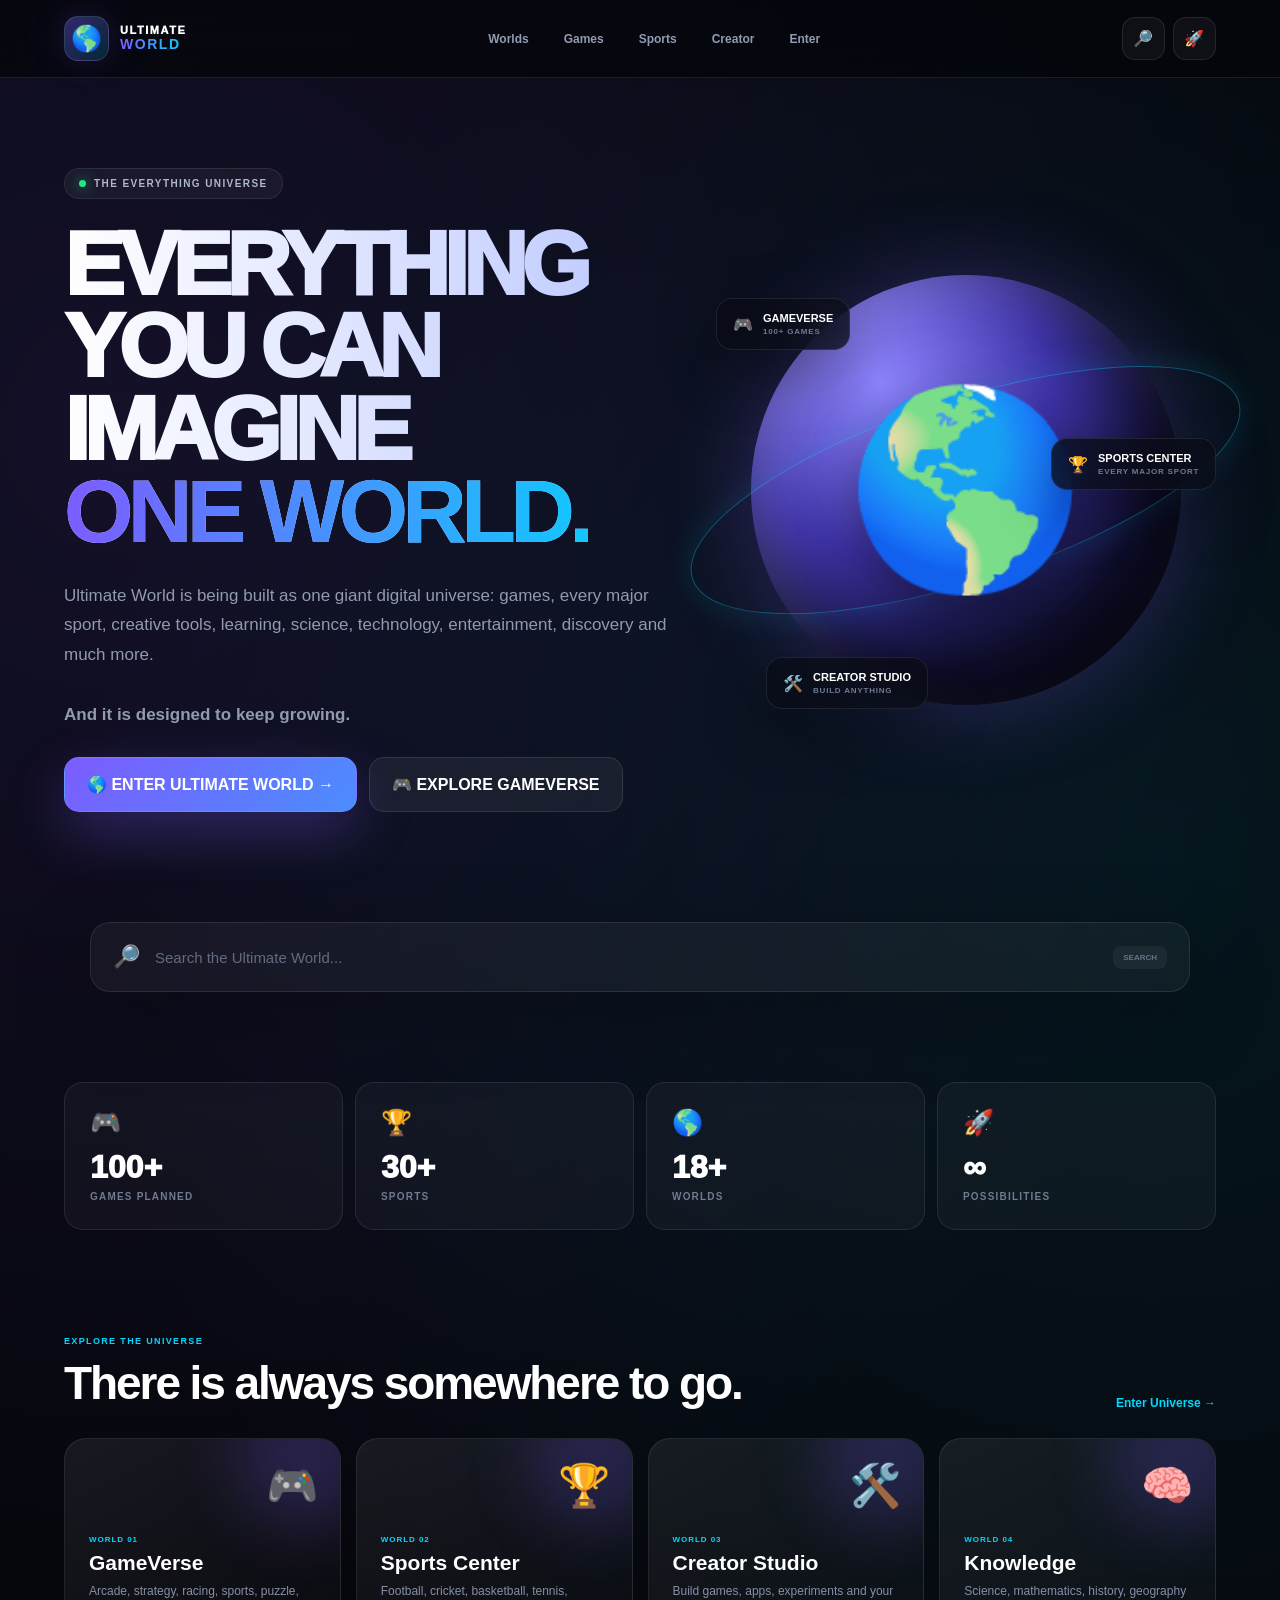
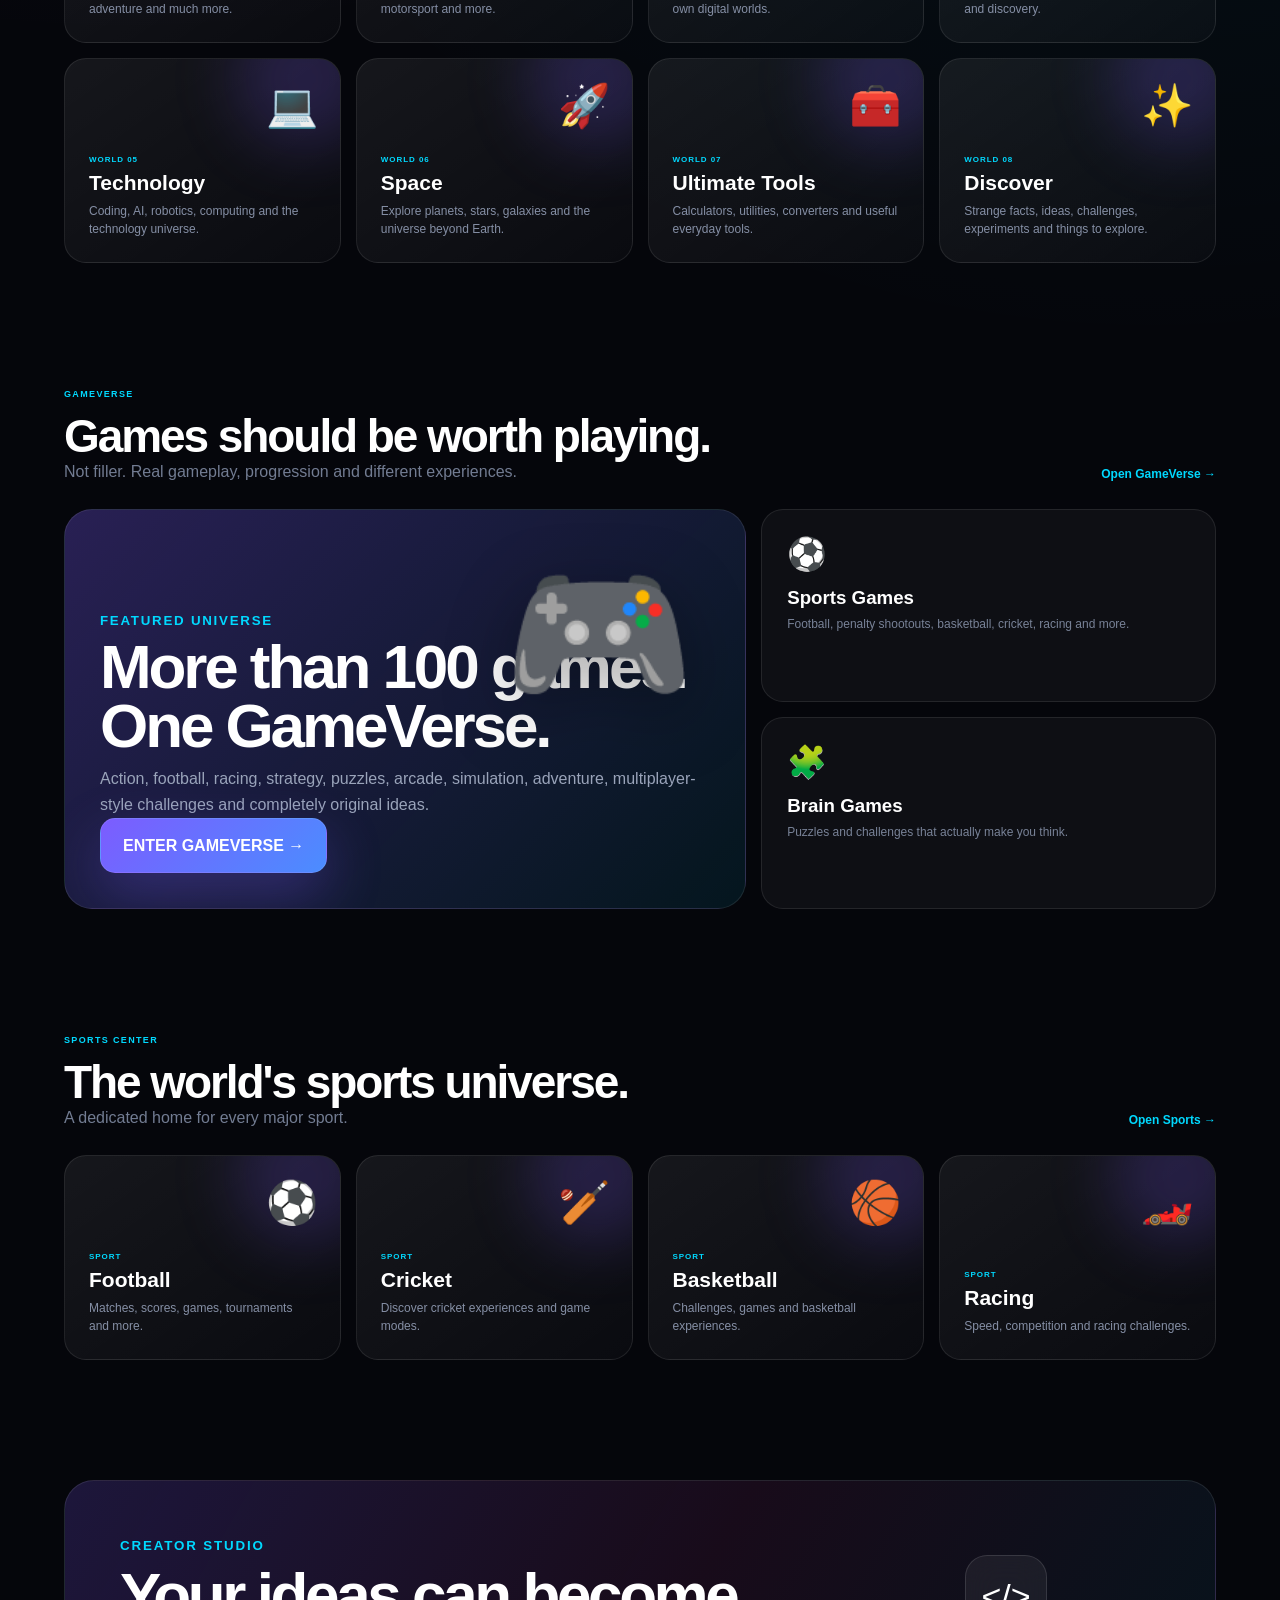
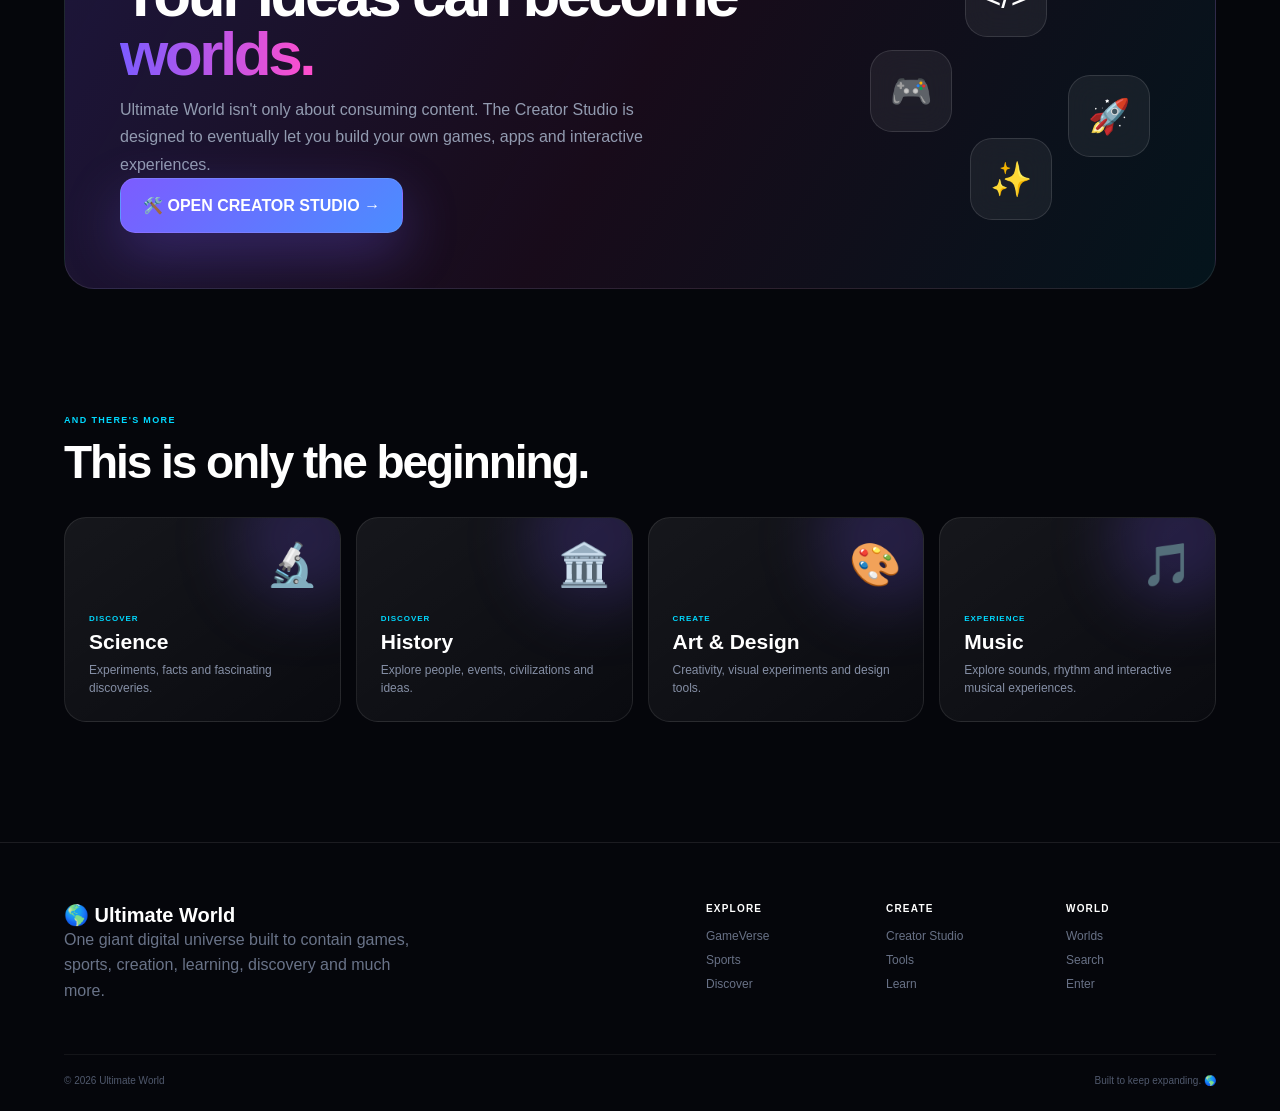
==== commit 073fb7da: "Update print statement from 'Hello' to 'Goodbye'" ====
--- a/index.html
+++ b/index.html
@@ -1,2001 +1,3404 @@
 <!DOCTYPE html>
 <html lang="en">
 <head>
+
     <meta charset="UTF-8">
 
     <meta
         name="viewport"
-        content="width=device-width, initial-scale=1.0, viewport-fit=cover"
+        content="width=device-width, initial-scale=1.0"
+    >
+
+    <meta
+        name="theme-color"
+        content="#05060b"
     >
 
     <meta
         name="description"
-        content="Ultimate World — games, sports, creation, AI, learning, exploration and more."
+        content="Ultimate World — games, sports, creation, discovery, learning and an entire digital universe."
     >
 
-    <meta name="theme-color" content="#05060c">
-
-    <title>Ultimate World — One World. Endless Possibilities.</title>
+    <title>Ultimate World — The Everything App</title>
 
     <link rel="stylesheet" href="style.css">
+    <link rel="stylesheet" href="ultimate.css">
+    <link rel="stylesheet" href="home.css">
+
+
+    <style>
+
+        /* =================================================
+           ULTIMATE WORLD — INDEX CORE
+           ================================================= */
+
+        :root {
+
+            --uw-bg: #05060b;
+            --uw-panel: rgba(255,255,255,.045);
+            --uw-border: rgba(255,255,255,.09);
+
+            --uw-purple: #7c5cff;
+            --uw-blue: #00d9ff;
+            --uw-pink: #ff4ecd;
+            --uw-green: #25e58a;
+
+        }
+
+
+        * {
+            box-sizing: border-box;
+        }
+
+
+        html {
+            scroll-behavior: smooth;
+        }
+
+
+        body {
+
+            margin: 0;
+
+            background:
+                radial-gradient(
+                    circle at 10% 10%,
+                    rgba(124,92,255,.12),
+                    transparent 30%
+                ),
+                radial-gradient(
+                    circle at 90% 20%,
+                    rgba(0,217,255,.08),
+                    transparent 30%
+                ),
+                var(--uw-bg);
+
+            color: white;
+
+            font-family:
+                Inter,
+                -apple-system,
+                BlinkMacSystemFont,
+                "Segoe UI",
+                sans-serif;
+
+        }
+
+
+        button,
+        input {
+            font: inherit;
+        }
+
+
+        button {
+            cursor: pointer;
+        }
+
+
+        /* =================================================
+           BACKGROUND
+           ================================================= */
+
+        .uw-index-background {
+
+            position: fixed;
+
+            inset: 0;
+
+            z-index: -1;
+
+            pointer-events: none;
+
+            overflow: hidden;
+
+        }
+
+
+        .uw-index-grid {
+
+            position: absolute;
+
+            inset: 0;
+
+            opacity: .25;
+
+            background-image:
+                linear-gradient(
+                    rgba(255,255,255,.025) 1px,
+                    transparent 1px
+                ),
+                linear-gradient(
+                    90deg,
+                    rgba(255,255,255,.025) 1px,
+                    transparent 1px
+                );
+
+            background-size:
+                70px 70px;
+
+            mask-image:
+                radial-gradient(
+                    circle at center,
+                    black,
+                    transparent 78%
+                );
+
+        }
+
+
+        .uw-index-glow {
+
+            position: absolute;
+
+            width: 500px;
+            height: 500px;
+
+            border-radius: 50%;
+
+            filter: blur(100px);
+
+            opacity: .18;
+
+        }
+
+
+        .uw-index-glow.one {
+
+            top: -200px;
+            left: -150px;
+
+            background:
+                var(--uw-purple);
+
+        }
+
+
+        .uw-index-glow.two {
+
+            top: 35%;
+            right: -200px;
+
+            background:
+                var(--uw-blue);
+
+        }
+
+
+        .uw-index-glow.three {
+
+            bottom: -250px;
+            left: 35%;
+
+            background:
+                var(--uw-pink);
+
+        }
+
+
+        /* =================================================
+           NAVIGATION
+           ================================================= */
+
+        .uw-index-nav {
+
+            position: sticky;
+
+            top: 0;
+
+            z-index: 9000;
+
+            display: flex;
+
+            align-items: center;
+
+            justify-content: space-between;
+
+            min-height: 78px;
+
+            padding:
+                12px 5vw;
+
+            background:
+                rgba(5,6,11,.76);
+
+            border-bottom:
+                1px solid var(--uw-border);
+
+            backdrop-filter:
+                blur(24px);
+
+            -webkit-backdrop-filter:
+                blur(24px);
+
+        }
+
+
+        .uw-index-brand {
+
+            display: flex;
+
+            align-items: center;
+
+            gap: 11px;
+
+            color: white;
+
+            text-decoration: none;
+
+        }
+
+
+        .uw-index-logo {
+
+            width: 45px;
+            height: 45px;
+
+            display: grid;
+
+            place-items: center;
+
+            border-radius: 14px;
+
+            font-size: 25px;
+
+            background:
+                linear-gradient(
+                    135deg,
+                    rgba(124,92,255,.4),
+                    rgba(0,217,255,.15)
+                );
+
+            border:
+                1px solid rgba(255,255,255,.12);
+
+            box-shadow:
+                0 0 35px
+                rgba(124,92,255,.18);
+
+        }
+
+
+        .uw-index-brand-text {
+
+            display: flex;
+
+            flex-direction: column;
+
+            font-size: 11px;
+
+            font-weight: 950;
+
+            letter-spacing: .14em;
+
+            line-height: 1.05;
+
+        }
+
+
+        .uw-index-brand-text strong {
+
+            background:
+                linear-gradient(
+                    90deg,
+                    var(--uw-purple),
+                    var(--uw-blue)
+                );
+
+            -webkit-background-clip: text;
+            background-clip: text;
+
+            color: transparent;
+
+            font-size: 14px;
+
+        }
+
+
+        .uw-index-nav-links {
+
+            display: flex;
+
+            gap: 5px;
+
+        }
+
+
+        .uw-index-nav-links button {
+
+            padding:
+                10px 14px;
+
+            border:
+                1px solid transparent;
+
+            border-radius: 11px;
+
+            color: #929bb0;
+
+            background: transparent;
+
+            font-size: 12px;
+
+            font-weight: 850;
+
+            transition:
+                .2s ease;
+
+        }
+
+
+        .uw-index-nav-links button:hover {
+
+            color: white;
+
+            background:
+                rgba(255,255,255,.055);
+
+            border-color:
+                rgba(255,255,255,.08);
+
+        }
+
+
+        .uw-index-actions {
+
+            display: flex;
+
+            gap: 8px;
+
+        }
+
+
+        .uw-index-action {
+
+            width: 43px;
+            height: 43px;
+
+            display: grid;
+
+            place-items: center;
+
+            border-radius: 13px;
+
+            color: white;
+
+            background:
+                rgba(255,255,255,.045);
+
+            border:
+                1px solid var(--uw-border);
+
+        }
+
+
+        /* =================================================
+           HERO
+           ================================================= */
+
+        .uw-index-hero {
+
+            position: relative;
+
+            min-height: 760px;
+
+            display: grid;
+
+            grid-template-columns:
+                1.1fr .9fr;
+
+            align-items: center;
+
+            gap: 40px;
+
+            width: min(1500px, 90%);
+
+            margin: auto;
+
+            padding:
+                90px 0;
+
+        }
+
+
+        .uw-index-hero-content {
+
+            position: relative;
+
+            z-index: 3;
+
+        }
+
+
+        .uw-index-badge {
+
+            display: inline-flex;
+
+            align-items: center;
+
+            gap: 8px;
+
+            padding:
+                9px 14px;
+
+            border-radius: 999px;
+
+            color: #aeb7cc;
+
+            background:
+                rgba(255,255,255,.045);
+
+            border:
+                1px solid var(--uw-border);
+
+            font-size: 10px;
+
+            font-weight: 900;
+
+            letter-spacing: .14em;
+
+        }
+
+
+        .uw-index-live {
+
+            width: 7px;
+            height: 7px;
+
+            border-radius: 50%;
+
+            background:
+                var(--uw-green);
+
+            box-shadow:
+                0 0 14px
+                var(--uw-green);
+
+        }
+
+
+        .uw-index-hero h1 {
+
+            margin:
+                24px 0 0;
+
+            font-size:
+                clamp(48px, 7vw, 96px);
+
+            line-height: .92;
+
+            letter-spacing:
+                -.065em;
+
+            font-weight: 950;
+
+        }
+
+
+        .uw-index-gradient {
+
+            display: block;
+
+            background:
+                linear-gradient(
+                    90deg,
+                    #ffffff,
+                    #b9c6ff
+                );
+
+            -webkit-background-clip: text;
+            background-clip: text;
+
+            color: transparent;
+
+        }
+
+
+        .uw-index-gradient strong {
+
+            display: block;
+
+            background:
+                linear-gradient(
+                    90deg,
+                    var(--uw-purple),
+                    var(--uw-blue),
+                    var(--uw-pink)
+                );
+
+            -webkit-background-clip: text;
+            background-clip: text;
+
+            color: transparent;
+
+            background-size: 200% auto;
+
+            animation:
+                uwGradient 5s linear infinite;
+
+        }
+
+
+        @keyframes uwGradient {
+
+            to {
+                background-position:
+                    200% center;
+            }
+
+        }
+
+
+        .uw-index-description {
+
+            max-width: 680px;
+
+            margin:
+                28px 0;
+
+            color: #919aaf;
+
+            font-size: 17px;
+
+            line-height: 1.75;
+
+        }
+
+
+        .uw-index-buttons {
+
+            display: flex;
+
+            flex-wrap: wrap;
+
+            gap: 12px;
+
+        }
+
+
+        .uw-index-primary,
+        .uw-index-secondary {
+
+            min-height: 55px;
+
+            display: inline-flex;
+
+            align-items: center;
+
+            justify-content: center;
+
+            gap: 10px;
+
+            padding:
+                0 22px;
+
+            border-radius: 15px;
+
+            font-weight: 900;
+
+            border:
+                1px solid rgba(255,255,255,.1);
+
+            transition:
+                .2s ease;
+
+        }
+
+
+        .uw-index-primary {
+
+            color: white;
+
+            background:
+                linear-gradient(
+                    135deg,
+                    var(--uw-purple),
+                    #4b8dff
+                );
+
+            box-shadow:
+                0 20px 55px
+                rgba(124,92,255,.3);
+
+        }
+
+
+        .uw-index-secondary {
+
+            color: white;
+
+            background:
+                rgba(255,255,255,.055);
+
+        }
+
+
+        .uw-index-primary:hover,
+        .uw-index-secondary:hover {
+
+            transform:
+                translateY(-3px);
+
+        }
+
+
+        /* =================================================
+           HERO WORLD
+           ================================================= */
+
+        .uw-index-world {
+
+            position: relative;
+
+            min-height: 520px;
+
+            display: grid;
+
+            place-items: center;
+
+        }
+
+
+        .uw-index-planet {
+
+            width:
+                clamp(250px, 34vw, 430px);
+
+            aspect-ratio: 1;
+
+            display: grid;
+
+            place-items: center;
+
+            border-radius: 50%;
+
+            background:
+                radial-gradient(
+                    circle at 30% 25%,
+                    #8f85ff,
+                    #4034aa 38%,
+                    #15143d 67%,
+                    #070812
+                );
+
+            box-shadow:
+                inset -35px -35px 75px
+                rgba(0,0,0,.6),
+                inset 20px 15px 50px
+                rgba(255,255,255,.13),
+                0 0 90px
+                rgba(124,92,255,.27);
+
+            animation:
+                uwPlanet 7s ease-in-out infinite;
+
+        }
+
+
+        @keyframes uwPlanet {
+
+            50% {
+                transform:
+                    translateY(-18px)
+                    rotate(2deg);
+            }
+
+        }
+
+
+        .uw-index-planet span {
+
+            font-size:
+                clamp(110px, 15vw, 205px);
+
+            filter:
+                drop-shadow(
+                    0 30px 30px
+                    rgba(0,0,0,.4)
+                );
+
+        }
+
+
+        .uw-index-orbit {
+
+            position: absolute;
+
+            width: 115%;
+            height: 35%;
+
+            border:
+                1px solid
+                rgba(0,217,255,.35);
+
+            border-radius: 50%;
+
+            transform:
+                rotate(-18deg);
+
+            box-shadow:
+                0 0 35px
+                rgba(0,217,255,.12);
+
+        }
+
+
+        .uw-index-float-card {
+
+            position: absolute;
+
+            display: flex;
+
+            align-items: center;
+
+            gap: 10px;
+
+            padding:
+                13px 16px;
+
+            border-radius: 16px;
+
+            background:
+                rgba(10,12,23,.78);
+
+            border:
+                1px solid var(--uw-border);
+
+            backdrop-filter:
+                blur(18px);
+
+            box-shadow:
+                0 20px 60px
+                rgba(0,0,0,.35);
+
+        }
+
+
+        .uw-index-float-card b,
+        .uw-index-float-card small {
+
+            display: block;
+
+        }
+
+
+        .uw-index-float-card b {
+
+            font-size: 11px;
+
+        }
+
+
+        .uw-index-float-card small {
+
+            margin-top: 3px;
+
+            color: #707a90;
+
+            font-size: 8px;
+
+            font-weight: 900;
+
+            letter-spacing: .1em;
+
+        }
+
+
+        .uw-index-float-card.one {
+
+            top: 13%;
+            left: 0;
+
+            animation:
+                uwFloat 4s infinite ease-in-out;
+
+        }
+
+
+        .uw-index-float-card.two {
+
+            right: 0;
+            top: 40%;
+
+            animation:
+                uwFloat 5s infinite ease-in-out reverse;
+
+        }
+
+
+        .uw-index-float-card.three {
+
+            left: 10%;
+            bottom: 8%;
+
+            animation:
+                uwFloat 4.5s infinite ease-in-out;
+
+        }
+
+
+        @keyframes uwFloat {
+
+            50% {
+                transform:
+                    translateY(-13px);
+            }
+
+        }
+
+
+        /* =================================================
+           SEARCH
+           ================================================= */
+
+        .uw-index-search-section {
+
+            width: min(1100px, 90%);
+
+            margin:
+                20px auto 90px;
+
+        }
+
+
+        .uw-index-search {
+
+            min-height: 70px;
+
+            display: flex;
+
+            align-items: center;
+
+            gap: 15px;
+
+            padding:
+                0 22px;
+
+            border-radius: 20px;
+
+            background:
+                rgba(255,255,255,.045);
+
+            border:
+                1px solid var(--uw-border);
+
+            box-shadow:
+                0 25px 80px
+                rgba(0,0,0,.25);
+
+        }
+
+
+        .uw-index-search-icon {
+
+            font-size: 22px;
+
+        }
+
+
+        .uw-index-search input {
+
+            flex: 1;
+
+            min-width: 0;
+
+            border: 0;
+            outline: 0;
+
+            color: white;
+
+            background:
+                transparent;
+
+            font-size: 15px;
+
+        }
+
+
+        .uw-index-search input::placeholder {
+
+            color: #626b80;
+
+        }
+
+
+        .uw-index-search-key {
+
+            padding:
+                7px 10px;
+
+            border-radius: 8px;
+
+            color: #687187;
+
+            background:
+                rgba(255,255,255,.05);
+
+            font-size: 8px;
+
+            font-weight: 900;
+
+        }
+
+
+        /* =================================================
+           STATS STRIP
+           ================================================= */
+
+        .uw-index-stats {
+
+            width: min(1400px, 90%);
+
+            margin:
+                0 auto 100px;
+
+            display: grid;
+
+            grid-template-columns:
+                repeat(4, 1fr);
+
+            gap: 12px;
+
+        }
+
+
+        .uw-index-stat {
+
+            padding:
+                25px;
+
+            border-radius: 19px;
+
+            background:
+                rgba(255,255,255,.035);
+
+            border:
+                1px solid var(--uw-border);
+
+        }
+
+
+        .uw-index-stat-icon {
+
+            font-size: 25px;
+
+        }
+
+
+        .uw-index-stat-number {
+
+            display: block;
+
+            margin-top: 12px;
+
+            font-size: 32px;
+
+            font-weight: 950;
+
+        }
+
+
+        .uw-index-stat-label {
+
+            color: #707a90;
+
+            font-size: 10px;
+
+            font-weight: 850;
+
+            text-transform: uppercase;
+
+            letter-spacing: .12em;
+
+        }
+
+
+        /* =================================================
+           SECTION SYSTEM
+           ================================================= */
+
+        .uw-index-section {
+
+            width: min(1400px, 90%);
+
+            margin:
+                0 auto 120px;
+
+        }
+
+
+        .uw-index-section-heading {
+
+            display: flex;
+
+            align-items: end;
+
+            justify-content: space-between;
+
+            gap: 20px;
+
+            margin-bottom: 28px;
+
+        }
+
+
+        .uw-index-section-heading small {
+
+            color:
+                var(--uw-blue);
+
+            font-size: 9px;
+
+            font-weight: 900;
+
+            letter-spacing: .15em;
+
+        }
+
+
+        .uw-index-section-heading h2 {
+
+            margin:
+                8px 0 0;
+
+            font-size:
+                clamp(28px, 4vw, 46px);
+
+            letter-spacing:
+                -.045em;
+
+        }
+
+
+        .uw-index-section-heading p {
+
+            color: #727c92;
+
+        }
+
+
+        .uw-index-view {
+
+            color:
+                var(--uw-blue);
+
+            background: transparent;
+
+            border: 0;
+
+            font-size: 12px;
+
+            font-weight: 900;
+
+        }
+
+
+        /* =================================================
+           WORLDS GRID
+           ================================================= */
+
+        .uw-index-world-grid {
+
+            display: grid;
+
+            grid-template-columns:
+                repeat(4, 1fr);
+
+            gap: 15px;
+
+        }
+
+
+        .uw-index-world-card {
+
+            position: relative;
+
+            min-height: 205px;
+
+            overflow: hidden;
+
+            padding: 24px;
+
+            display: flex;
+
+            flex-direction: column;
+
+            justify-content: flex-end;
+
+            text-align: left;
+
+            color: white;
+
+            border-radius: 22px;
+
+            border:
+                1px solid var(--uw-border);
+
+            background:
+                linear-gradient(
+                    145deg,
+                    rgba(255,255,255,.07),
+                    rgba(255,255,255,.025)
+                );
+
+            transition:
+                .25s ease;
+
+        }
+
+
+        .uw-index-world-card:hover {
+
+            transform:
+                translateY(-7px);
+
+            border-color:
+                rgba(124,92,255,.4);
+
+            box-shadow:
+                0 25px 60px
+                rgba(0,0,0,.25);
+
+        }
+
+
+        .uw-index-world-card::before {
+
+            content: "";
+
+            position: absolute;
+
+            width: 140px;
+            height: 140px;
+
+            top: -50px;
+            right: -35px;
+
+            border-radius: 50%;
+
+            background:
+                rgba(124,92,255,.2);
+
+            filter:
+                blur(30px);
+
+        }
+
+
+        .uw-index-world-card > span {
+
+            position: absolute;
+
+            top: 22px;
+            right: 22px;
+
+            font-size: 42px;
+
+        }
+
+
+        .uw-index-world-card small {
+
+            color:
+                var(--uw-blue);
+
+            font-size: 8px;
+
+            font-weight: 900;
+
+            letter-spacing: .12em;
+
+        }
+
+
+        .uw-index-world-card h3 {
+
+            margin:
+                7px 0;
+
+            font-size: 21px;
+
+        }
+
+
+        .uw-index-world-card p {
+
+            margin: 0;
+
+            color: #858fa5;
+
+            font-size: 12px;
+
+            line-height: 1.5;
+
+        }
+
+
+        /* =================================================
+           SHOWCASE
+           ================================================= */
+
+        .uw-index-showcase {
+
+            display: grid;
+
+            grid-template-columns:
+                1.5fr 1fr;
+
+            gap: 15px;
+
+        }
+
+
+        .uw-index-showcase-main {
+
+            min-height: 400px;
+
+            position: relative;
+
+            overflow: hidden;
+
+            display: flex;
+
+            flex-direction: column;
+
+            justify-content: flex-end;
+
+            padding: 35px;
+
+            border-radius: 28px;
+
+            background:
+                linear-gradient(
+                    135deg,
+                    rgba(124,92,255,.3),
+                    rgba(0,217,255,.08)
+                );
+
+            border:
+                1px solid var(--uw-border);
+
+        }
+
+
+        .uw-index-showcase-main::before {
+
+            content: "🎮";
+
+            position: absolute;
+
+            top: 35px;
+            right: 50px;
+
+            font-size:
+                clamp(90px, 12vw, 170px);
+
+            filter:
+                drop-shadow(
+                    0 20px 35px
+                    rgba(0,0,0,.35)
+                );
+
+            animation:
+                uwFloat 5s infinite ease-in-out;
+
+        }
+
+
+        .uw-index-showcase-main small {
+
+            color:
+                var(--uw-blue);
+
+            font-weight: 900;
+
+            letter-spacing: .13em;
+
+        }
+
+
+        .uw-index-showcase-main h3 {
+
+            max-width: 650px;
+
+            margin:
+                10px 0;
+
+            font-size:
+                clamp(32px, 5vw, 62px);
+
+            line-height: .95;
+
+            letter-spacing:
+                -.05em;
+
+        }
+
+
+        .uw-index-showcase-main p {
+
+            max-width: 600px;
+
+            color: #9aa4ba;
+
+            line-height: 1.65;
+
+        }
+
+
+        .uw-index-showcase-side {
+
+            display: grid;
+
+            gap: 15px;
+
+        }
+
+
+        .uw-index-mini-card {
+
+            min-height: 190px;
+
+            padding: 25px;
+
+            border-radius: 22px;
+
+            border:
+                1px solid var(--uw-border);
+
+            background:
+                rgba(255,255,255,.04);
+
+        }
+
+
+        .uw-index-mini-card span {
+
+            font-size: 32px;
+
+        }
+
+
+        .uw-index-mini-card h3 {
+
+            margin:
+                14px 0 6px;
+
+        }
+
+
+        .uw-index-mini-card p {
+
+            margin: 0;
+
+            color: #788297;
+
+            font-size: 12px;
+
+            line-height: 1.55;
+
+        }
+
+
+        /* =================================================
+           CREATOR
+           ================================================= */
+
+        .uw-index-creator {
+
+            position: relative;
+
+            overflow: hidden;
+
+            display: flex;
+
+            align-items: center;
+
+            justify-content: space-between;
+
+            min-height: 390px;
+
+            padding:
+                55px;
+
+            border-radius: 30px;
+
+            border:
+                1px solid var(--uw-border);
+
+            background:
+                linear-gradient(
+                    120deg,
+                    rgba(124,92,255,.2),
+                    rgba(255,78,205,.08),
+                    rgba(0,217,255,.07)
+                );
+
+        }
+
+
+        .uw-index-creator-content {
+
+            max-width: 650px;
+
+        }
+
+
+        .uw-index-creator-content small {
+
+            color:
+                var(--uw-blue);
+
+            font-weight: 900;
+
+            letter-spacing: .14em;
+
+        }
+
+
+        .uw-index-creator-content h2 {
+
+            margin:
+                12px 0;
+
+            font-size:
+                clamp(35px, 5vw, 62px);
+
+            line-height: .95;
+
+            letter-spacing:
+                -.055em;
+
+        }
+
+
+        .uw-index-creator-content h2 span {
+
+            background:
+                linear-gradient(
+                    90deg,
+                    var(--uw-purple),
+                    var(--uw-pink)
+                );
+
+            -webkit-background-clip: text;
+            background-clip: text;
+
+            color: transparent;
+
+        }
+
+
+        .uw-index-creator-content p {
+
+            max-width: 570px;
+
+            color: #929bb0;
+
+            line-height: 1.7;
+
+        }
+
+
+        .uw-index-creator-art {
+
+            position: relative;
+
+            width: 300px;
+            height: 280px;
+
+        }
+
+
+        .uw-index-creator-art div {
+
+            position: absolute;
+
+            width: 82px;
+            height: 82px;
+
+            display: grid;
+
+            place-items: center;
+
+            border-radius: 22px;
+
+            background:
+                rgba(255,255,255,.06);
+
+            border:
+                1px solid rgba(255,255,255,.12);
+
+            backdrop-filter:
+                blur(15px);
+
+            font-size: 34px;
+
+            animation:
+                creatorFloat 4s
+                ease-in-out infinite;
+
+        }
+
+
+        .uw-index-creator-art div:nth-child(1) {
+
+            top: 10px;
+            left: 105px;
+
+        }
+
+
+        .uw-index-creator-art div:nth-child(2) {
+
+            top: 105px;
+            left: 10px;
+
+            animation-delay:
+                .5s;
+
+        }
+
+
+        .uw-index-creator-art div:nth-child(3) {
+
+            top: 130px;
+            right: 10px;
+
+            animation-delay:
+                1s;
+
+        }
+
+
+        .uw-index-creator-art div:nth-child(4) {
+
+            bottom: 5px;
+            left: 110px;
+
+            animation-delay:
+                1.5s;
+
+        }
+
+
+        @keyframes creatorFloat {
+
+            50% {
+                transform:
+                    translateY(-12px)
+                    rotate(3deg);
+            }
+
+        }
+
+
+        /* =================================================
+           FOOTER
+           ================================================= */
+
+        .uw-index-footer {
+
+            margin-top:
+                100px;
+
+            padding:
+                60px 5vw 25px;
+
+            border-top:
+                1px solid var(--uw-border);
+
+        }
+
+
+        .uw-index-footer-top {
+
+            display: flex;
+
+            justify-content: space-between;
+
+            gap: 50px;
+
+        }
+
+
+        .uw-index-footer-brand {
+
+            max-width: 350px;
+
+        }
+
+
+        .uw-index-footer-brand h3 {
+
+            margin: 0;
+
+            font-size: 20px;
+
+        }
+
+
+        .uw-index-footer-brand p {
+
+            color: #697388;
+
+            line-height: 1.6;
+
+        }
+
+
+        .uw-index-footer-columns {
+
+            display: grid;
+
+            grid-template-columns:
+                repeat(3, 150px);
+
+            gap: 30px;
+
+        }
+
+
+        .uw-index-footer-column {
+
+            display: flex;
+
+            flex-direction: column;
+
+            gap: 10px;
+
+        }
+
+
+        .uw-index-footer-column strong {
+
+            margin-bottom: 5px;
+
+            font-size: 10px;
+
+            letter-spacing: .12em;
+
+        }
+
+
+        .uw-index-footer-column button {
+
+            padding: 0;
+
+            border: 0;
+
+            text-align: left;
+
+            color: #687186;
+
+            background: transparent;
+
+            font-size: 12px;
+
+        }
+
+
+        .uw-index-footer-column button:hover {
+
+            color: white;
+
+        }
+
+
+        .uw-index-footer-bottom {
+
+            display: flex;
+
+            justify-content: space-between;
+
+            gap: 15px;
+
+            margin-top: 50px;
+
+            padding-top: 20px;
+
+            border-top:
+                1px solid rgba(255,255,255,.06);
+
+            color: #50596d;
+
+            font-size: 10px;
+
+        }
+
+
+        /* =================================================
+           RESPONSIVE
+           ================================================= */
+
+        @media (max-width: 1050px) {
+
+            .uw-index-hero {
+
+                grid-template-columns:
+                    1fr;
+
+            }
+
+
+            .uw-index-world {
+
+                min-height: 430px;
+
+            }
+
+
+            .uw-index-world-grid {
+
+                grid-template-columns:
+                    repeat(2, 1fr);
+
+            }
+
+
+            .uw-index-stats {
+
+                grid-template-columns:
+                    repeat(2, 1fr);
+
+            }
+
+        }
+
+
+        @media (max-width: 750px) {
+
+            .uw-index-nav-links {
+
+                display: none;
+
+            }
+
+
+            .uw-index-hero {
+
+                width: 90%;
+
+                min-height: auto;
+
+                padding:
+                    70px 0 40px;
+
+            }
+
+
+            .uw-index-hero h1 {
+
+                font-size:
+                    clamp(45px, 14vw, 75px);
+
+            }
+
+
+            .uw-index-description {
+
+                font-size: 15px;
+
+            }
+
+
+            .uw-index-world {
+
+                min-height: 350px;
+
+            }
+
+
+            .uw-index-float-card {
+
+                transform:
+                    scale(.8);
+
+            }
+
+
+            .uw-index-float-card.one {
+
+                left: -25px;
+
+            }
+
+
+            .uw-index-float-card.two {
+
+                right: -25px;
+
+            }
+
+
+            .uw-index-world-grid {
+
+                grid-template-columns:
+                    1fr;
+
+            }
+
+
+            .uw-index-showcase {
+
+                grid-template-columns:
+                    1fr;
+
+            }
+
+
+            .uw-index-creator {
+
+                padding: 35px 25px;
+
+            }
+
+
+            .uw-index-creator-art {
+
+                position: absolute;
+
+                right: -100px;
+
+                opacity: .3;
+
+            }
+
+
+            .uw-index-footer-top {
+
+                flex-direction: column;
+
+            }
+
+
+            .uw-index-footer-columns {
+
+                grid-template-columns:
+                    repeat(2, 1fr);
+
+            }
+
+        }
+
+
+        @media (max-width: 480px) {
+
+            .uw-index-actions
+            .uw-index-action:nth-child(2) {
+
+                display: none;
+
+            }
+
+
+            .uw-index-buttons {
+
+                flex-direction: column;
+
+            }
+
+
+            .uw-index-primary,
+            .uw-index-secondary {
+
+                width: 100%;
+
+            }
+
+
+            .uw-index-stats {
+
+                grid-template-columns:
+                    1fr;
+
+            }
+
+
+            .uw-index-search-key {
+
+                display: none;
+
+            }
+
+
+            .uw-index-showcase-main {
+
+                padding: 25px;
+
+            }
+
+
+            .uw-index-footer-columns {
+
+                grid-template-columns:
+                    1fr 1fr;
+
+            }
+
+
+            .uw-index-footer-bottom {
+
+                flex-direction: column;
+
+            }
+
+        }
+
+    </style>
+
 </head>
 
+
 <body>
 
-<!-- =========================================================
-     GLOBAL BACKGROUND
-========================================================= -->
-
-<div class="universe-background" aria-hidden="true">
-
-    <div class="ambient-glow glow-one"></div>
-    <div class="ambient-glow glow-two"></div>
-    <div class="ambient-glow glow-three"></div>
-
-    <div class="grid-floor"></div>
-
-    <div class="particle-field">
-        <i></i><i></i><i></i><i></i><i></i>
-        <i></i><i></i><i></i><i></i><i></i>
-        <i></i><i></i><i></i><i></i><i></i>
-        <i></i><i></i><i></i><i></i><i></i>
+
+<!-- =====================================================
+     BACKGROUND
+     ===================================================== -->
+
+<div class="uw-index-background">
+
+    <div class="uw-index-grid"></div>
+
+    <div class="uw-index-glow one"></div>
+
+    <div class="uw-index-glow two"></div>
+
+    <div class="uw-index-glow three"></div>
+
+</div>
+
+
+
+<!-- =====================================================
+     NAVIGATION
+     ===================================================== -->
+
+<header class="uw-index-nav">
+
+
+    <a
+        href="index.html"
+        class="uw-index-brand"
+    >
+
+        <span class="uw-index-logo">
+            🌎
+        </span>
+
+        <span class="uw-index-brand-text">
+
+            ULTIMATE
+
+            <strong>
+                WORLD
+            </strong>
+
+        </span>
+
+    </a>
+
+
+    <nav class="uw-index-nav-links">
+
+        <button onclick="uwScroll('universes')">
+            Worlds
+        </button>
+
+        <button onclick="uwScroll('games')">
+            Games
+        </button>
+
+        <button onclick="uwScroll('sports')">
+            Sports
+        </button>
+
+        <button onclick="uwScroll('creator')">
+            Creator
+        </button>
+
+        <button onclick="uwOpenUniverse()">
+            Enter
+        </button>
+
+    </nav>
+
+
+    <div class="uw-index-actions">
+
+        <button
+            class="uw-index-action"
+            onclick="uwFocusSearch()"
+            title="Search"
+        >
+            🔎
+        </button>
+
+        <button
+            class="uw-index-action"
+            onclick="uwOpenUniverse()"
+            title="Enter Ultimate World"
+        >
+            🚀
+        </button>
+
     </div>
 
-</div>
-
-
-<!-- =========================================================
-     APP
-========================================================= -->
-
-<div id="app-shell">
-
-
-    <!-- =====================================================
-         TOP BAR
-    ====================================================== -->
-
-    <header class="topbar">
-
-        <div class="topbar-left">
+
+</header>
+
+
+
+<!-- =====================================================
+     HERO
+     ===================================================== -->
+
+<section class="uw-index-hero">
+
+
+    <div class="uw-index-hero-content">
+
+
+        <div class="uw-index-badge">
+
+            <span class="uw-index-live"></span>
+
+            THE EVERYTHING UNIVERSE
+
+        </div>
+
+
+        <h1>
+
+            <span class="uw-index-gradient">
+                EVERYTHING
+            </span>
+
+            <span class="uw-index-gradient">
+                YOU CAN
+            </span>
+
+            <span class="uw-index-gradient">
+
+                IMAGINE
+
+                <strong>
+                    ONE WORLD.
+                </strong>
+
+            </span>
+
+        </h1>
+
+
+        <p class="uw-index-description">
+
+            Ultimate World is being built as one giant
+            digital universe: games, every major sport,
+            creative tools, learning, science, technology,
+            entertainment, discovery and much more.
+
+            <br><br>
+
+            <strong>
+                And it is designed to keep growing.
+            </strong>
+
+        </p>
+
+
+        <div class="uw-index-buttons">
+
 
             <button
-                class="mobile-menu-button"
-                id="mobileMenuButton"
-                aria-label="Open navigation"
+                class="uw-index-primary"
+                onclick="uwOpenUniverse()"
             >
-                <span></span>
-                <span></span>
-                <span></span>
+
+                🌎
+
+                ENTER ULTIMATE WORLD
+
+                →
+
             </button>
 
 
-            <a
-                href="#home"
-                class="brand"
-                data-page="home"
-                aria-label="Ultimate World home"
+            <button
+                class="uw-index-secondary"
+                onclick="uwScroll('games')"
             >
 
-                <div class="brand-mark">
-                    <div class="brand-core">U</div>
-                    <div class="brand-orbit orbit-a"></div>
-                    <div class="brand-orbit orbit-b"></div>
-                </div>
-
-                <div class="brand-name">
-                    <strong>ULTIMATE</strong>
-                    <span>WORLD</span>
-                </div>
-
-            </a>
+                🎮
+
+                EXPLORE GAMEVERSE
+
+            </button>
+
 
         </div>
 
 
-        <!-- MAIN NAV -->
-
-        <nav class="main-navigation" id="mainNavigation">
-
-            <a
-                href="#home"
-                class="nav-link active"
-                data-page="home"
+    </div>
+
+
+
+    <!-- =================================================
+         PLANET
+         ================================================= -->
+
+    <div class="uw-index-world">
+
+
+        <div class="uw-index-orbit"></div>
+
+
+        <div class="uw-index-planet">
+
+            <span>
+                🌎
+            </span>
+
+        </div>
+
+
+        <div class="uw-index-float-card one">
+
+            <span>
+                🎮
+            </span>
+
+            <div>
+
+                <b>
+                    GAMEVERSE
+                </b>
+
+                <small>
+                    100+ GAMES
+                </small>
+
+            </div>
+
+        </div>
+
+
+        <div class="uw-index-float-card two">
+
+            <span>
+                🏆
+            </span>
+
+            <div>
+
+                <b>
+                    SPORTS CENTER
+                </b>
+
+                <small>
+                    EVERY MAJOR SPORT
+                </small>
+
+            </div>
+
+        </div>
+
+
+        <div class="uw-index-float-card three">
+
+            <span>
+                🛠️
+            </span>
+
+            <div>
+
+                <b>
+                    CREATOR STUDIO
+                </b>
+
+                <small>
+                    BUILD ANYTHING
+                </small>
+
+            </div>
+
+        </div>
+
+
+    </div>
+
+</section>
+
+
+
+<!-- =====================================================
+     UNIVERSAL SEARCH
+     ===================================================== -->
+
+<section
+    class="uw-index-search-section"
+    id="search"
+>
+
+
+    <div class="uw-index-search">
+
+
+        <span class="uw-index-search-icon">
+            🔎
+        </span>
+
+
+        <input
+            id="uwUniversalSearch"
+            type="search"
+            placeholder="Search the Ultimate World..."
+            autocomplete="off"
+        >
+
+
+        <span class="uw-index-search-key">
+            SEARCH
+        </span>
+
+
+    </div>
+
+
+</section>
+
+
+
+<!-- =====================================================
+     MASSIVE STATS
+     ===================================================== -->
+
+<section class="uw-index-stats">
+
+
+    <div class="uw-index-stat">
+
+        <span class="uw-index-stat-icon">
+            🎮
+        </span>
+
+        <strong class="uw-index-stat-number">
+            100+
+        </strong>
+
+        <span class="uw-index-stat-label">
+            Games planned
+        </span>
+
+    </div>
+
+
+    <div class="uw-index-stat">
+
+        <span class="uw-index-stat-icon">
+            🏆
+        </span>
+
+        <strong class="uw-index-stat-number">
+            30+
+        </strong>
+
+        <span class="uw-index-stat-label">
+            Sports
+        </span>
+
+    </div>
+
+
+    <div class="uw-index-stat">
+
+        <span class="uw-index-stat-icon">
+            🌎
+        </span>
+
+        <strong class="uw-index-stat-number">
+            18+
+        </strong>
+
+        <span class="uw-index-stat-label">
+            Worlds
+        </span>
+
+    </div>
+
+
+    <div class="uw-index-stat">
+
+        <span class="uw-index-stat-icon">
+            🚀
+        </span>
+
+        <strong class="uw-index-stat-number">
+            ∞
+        </strong>
+
+        <span class="uw-index-stat-label">
+            Possibilities
+        </span>
+
+    </div>
+
+
+</section>
+
+
+
+<!-- =====================================================
+     WORLDS
+     ===================================================== -->
+
+<section
+    class="uw-index-section"
+    id="universes"
+>
+
+
+    <div class="uw-index-section-heading">
+
+
+        <div>
+
+            <small>
+                EXPLORE THE UNIVERSE
+            </small>
+
+            <h2>
+                There is always somewhere to go.
+            </h2>
+
+        </div>
+
+
+        <button
+            class="uw-index-view"
+            onclick="uwOpenUniverse()"
+        >
+            Enter Universe →
+        </button>
+
+
+    </div>
+
+
+
+    <div class="uw-index-world-grid">
+
+
+        <button
+            class="uw-index-world-card"
+            onclick="uwOpenUniverse('games')"
+        >
+
+            <span>
+                🎮
+            </span>
+
+            <small>
+                WORLD 01
+            </small>
+
+            <h3>
+                GameVerse
+            </h3>
+
+            <p>
+                Arcade, strategy, racing, sports,
+                puzzle, adventure and much more.
+            </p>
+
+        </button>
+
+
+        <button
+            class="uw-index-world-card"
+            onclick="uwOpenUniverse('sports')"
+        >
+
+            <span>
+                🏆
+            </span>
+
+            <small>
+                WORLD 02
+            </small>
+
+            <h3>
+                Sports Center
+            </h3>
+
+            <p>
+                Football, cricket, basketball,
+                tennis, motorsport and more.
+            </p>
+
+        </button>
+
+
+        <button
+            class="uw-index-world-card"
+            onclick="uwOpenUniverse('creator')"
+        >
+
+            <span>
+                🛠️
+            </span>
+
+            <small>
+                WORLD 03
+            </small>
+
+            <h3>
+                Creator Studio
+            </h3>
+
+            <p>
+                Build games, apps, experiments
+                and your own digital worlds.
+            </p>
+
+        </button>
+
+
+        <button
+            class="uw-index-world-card"
+            onclick="uwOpenUniverse('learn')"
+        >
+
+            <span>
+                🧠
+            </span>
+
+            <small>
+                WORLD 04
+            </small>
+
+            <h3>
+                Knowledge
+            </h3>
+
+            <p>
+                Science, mathematics, history,
+                geography and discovery.
+            </p>
+
+        </button>
+
+
+        <button
+            class="uw-index-world-card"
+            onclick="uwOpenUniverse('technology')"
+        >
+
+            <span>
+                💻
+            </span>
+
+            <small>
+                WORLD 05
+            </small>
+
+            <h3>
+                Technology
+            </h3>
+
+            <p>
+                Coding, AI, robotics, computing
+                and the technology universe.
+            </p>
+
+        </button>
+
+
+        <button
+            class="uw-index-world-card"
+            onclick="uwOpenUniverse('space')"
+        >
+
+            <span>
+                🚀
+            </span>
+
+            <small>
+                WORLD 06
+            </small>
+
+            <h3>
+                Space
+            </h3>
+
+            <p>
+                Explore planets, stars, galaxies
+                and the universe beyond Earth.
+            </p>
+
+        </button>
+
+
+        <button
+            class="uw-index-world-card"
+            onclick="uwOpenUniverse('tools')"
+        >
+
+            <span>
+                🧰
+            </span>
+
+            <small>
+                WORLD 07
+            </small>
+
+            <h3>
+                Ultimate Tools
+            </h3>
+
+            <p>
+                Calculators, utilities, converters
+                and useful everyday tools.
+            </p>
+
+        </button>
+
+
+        <button
+            class="uw-index-world-card"
+            onclick="uwOpenUniverse('discover')"
+        >
+
+            <span>
+                ✨
+            </span>
+
+            <small>
+                WORLD 08
+            </small>
+
+            <h3>
+                Discover
+            </h3>
+
+            <p>
+                Strange facts, ideas, challenges,
+                experiments and things to explore.
+            </p>
+
+        </button>
+
+
+    </div>
+
+</section>
+
+
+
+<!-- =====================================================
+     GAMEVERSE
+     ===================================================== -->
+
+<section
+    class="uw-index-section"
+    id="games"
+>
+
+
+    <div class="uw-index-section-heading">
+
+        <div>
+
+            <small>
+                GAMEVERSE
+            </small>
+
+            <h2>
+                Games should be worth playing.
+            </h2>
+
+            <p>
+                Not filler. Real gameplay, progression
+                and different experiences.
+            </p>
+
+        </div>
+
+
+        <button
+            class="uw-index-view"
+            onclick="uwOpenUniverse('games')"
+        >
+            Open GameVerse →
+        </button>
+
+    </div>
+
+
+
+    <div class="uw-index-showcase">
+
+
+        <div class="uw-index-showcase-main">
+
+            <small>
+                FEATURED UNIVERSE
+            </small>
+
+            <h3>
+                More than 100 games.
+                One GameVerse.
+            </h3>
+
+            <p>
+                Action, football, racing, strategy,
+                puzzles, arcade, simulation, adventure,
+                multiplayer-style challenges and
+                completely original ideas.
+            </p>
+
+
+            <button
+                class="uw-index-primary"
+                onclick="uwOpenUniverse('games')"
+                style="width:max-content"
             >
-                <span class="nav-icon">⌂</span>
-                <span>Home</span>
-            </a>
-
-            <a
-                href="#games"
-                class="nav-link"
-                data-page="games"
+
+                ENTER GAMEVERSE →
+
+            </button>
+
+        </div>
+
+
+
+        <div class="uw-index-showcase-side">
+
+
+            <div class="uw-index-mini-card">
+
+                <span>
+                    ⚽
+                </span>
+
+                <h3>
+                    Sports Games
+                </h3>
+
+                <p>
+                    Football, penalty shootouts,
+                    basketball, cricket, racing
+                    and more.
+                </p>
+
+            </div>
+
+
+            <div class="uw-index-mini-card">
+
+                <span>
+                    🧩
+                </span>
+
+                <h3>
+                    Brain Games
+                </h3>
+
+                <p>
+                    Puzzles and challenges that
+                    actually make you think.
+                </p>
+
+            </div>
+
+
+        </div>
+
+    </div>
+
+</section>
+
+
+
+<!-- =====================================================
+     SPORTS
+     ===================================================== -->
+
+<section
+    class="uw-index-section"
+    id="sports"
+>
+
+
+    <div class="uw-index-section-heading">
+
+        <div>
+
+            <small>
+                SPORTS CENTER
+            </small>
+
+            <h2>
+                The world's sports universe.
+            </h2>
+
+            <p>
+                A dedicated home for every major sport.
+            </p>
+
+        </div>
+
+
+        <button
+            class="uw-index-view"
+            onclick="uwOpenUniverse('sports')"
+        >
+            Open Sports →
+        </button>
+
+    </div>
+
+
+
+    <div class="uw-index-world-grid">
+
+
+        <button
+            class="uw-index-world-card"
+            onclick="uwOpenUniverse('football')"
+        >
+
+            <span>
+                ⚽
+            </span>
+
+            <small>
+                SPORT
+            </small>
+
+            <h3>
+                Football
+            </h3>
+
+            <p>
+                Matches, scores, games,
+                tournaments and more.
+            </p>
+
+        </button>
+
+
+        <button
+            class="uw-index-world-card"
+            onclick="uwOpenUniverse('cricket')"
+        >
+
+            <span>
+                🏏
+            </span>
+
+            <small>
+                SPORT
+            </small>
+
+            <h3>
+                Cricket
+            </h3>
+
+            <p>
+                Discover cricket experiences
+                and game modes.
+            </p>
+
+        </button>
+
+
+        <button
+            class="uw-index-world-card"
+            onclick="uwOpenUniverse('basketball')"
+        >
+
+            <span>
+                🏀
+            </span>
+
+            <small>
+                SPORT
+            </small>
+
+            <h3>
+                Basketball
+            </h3>
+
+            <p>
+                Challenges, games and
+                basketball experiences.
+            </p>
+
+        </button>
+
+
+        <button
+            class="uw-index-world-card"
+            onclick="uwOpenUniverse('racing')"
+        >
+
+            <span>
+                🏎️
+            </span>
+
+            <small>
+                SPORT
+            </small>
+
+            <h3>
+                Racing
+            </h3>
+
+            <p>
+                Speed, competition and
+                racing challenges.
+            </p>
+
+        </button>
+
+
+    </div>
+
+</section>
+
+
+
+<!-- =====================================================
+     CREATOR
+     ===================================================== -->
+
+<section
+    class="uw-index-section"
+    id="creator"
+>
+
+
+    <div class="uw-index-creator">
+
+
+        <div class="uw-index-creator-content">
+
+            <small>
+                CREATOR STUDIO
+            </small>
+
+
+            <h2>
+
+                Your ideas can become
+
+                <span>
+                    worlds.
+                </span>
+
+            </h2>
+
+
+            <p>
+
+                Ultimate World isn't only about
+                consuming content. The Creator Studio
+                is designed to eventually let you
+                build your own games, apps and
+                interactive experiences.
+
+            </p>
+
+
+            <button
+                class="uw-index-primary"
+                onclick="uwOpenUniverse('creator')"
             >
-                <span class="nav-icon">◆</span>
-                <span>Games</span>
-            </a>
-
-            <a
-                href="#sports"
-                class="nav-link"
-                data-page="sports"
-            >
-                <span class="nav-icon">●</span>
-                <span>Sports</span>
-            </a>
-
-            <a
-                href="#create"
-                class="nav-link"
-                data-page="create"
-            >
-                <span class="nav-icon">✦</span>
-                <span>Create</span>
-            </a>
-
-            <a
-                href="#learn"
-                class="nav-link"
-                data-page="learn"
-            >
-                <span class="nav-icon">◇</span>
-                <span>Learn</span>
-            </a>
-
-            <a
-                href="#explore"
-                class="nav-link"
-                data-page="explore"
-            >
-                <span class="nav-icon">◎</span>
-                <span>Explore</span>
-            </a>
-
-        </nav>
-
-
-        <!-- TOP ACTIONS -->
-
-        <div class="topbar-actions">
-
-            <button
-                class="search-trigger"
-                id="searchTrigger"
-                aria-label="Search Ultimate World"
-            >
-                <span class="search-symbol">⌕</span>
-                <span class="search-label">Search</span>
-                <kbd>⌘ K</kbd>
+
+                🛠️ OPEN CREATOR STUDIO →
+
             </button>
 
 
-            <button
-                class="notification-button"
-                id="notificationButton"
-                aria-label="Notifications"
-            >
-                <span>♢</span>
-                <b></b>
-            </button>
-
-
-            <button
-                class="profile-trigger"
-                data-page="profile"
-                aria-label="Open profile"
-            >
-
-                <div class="profile-avatar">
-                    A
-                </div>
-
-                <div class="profile-summary">
-                    <strong>Explorer</strong>
-                    <span>LVL 01</span>
-                </div>
-
-                <span class="profile-chevron">⌄</span>
-
-            </button>
-
         </div>
 
-    </header>
-
-
-    <!-- =====================================================
-         MAIN
-    ====================================================== -->
-
-    <main id="main-content">
-
-
-        <!-- =================================================
-             HOME PAGE
-        ================================================== -->
-
-        <section
-            class="page page-home active"
-            id="home"
-            data-page-section="home"
+
+
+        <div class="uw-index-creator-art">
+
+            <div>
+                &lt;/&gt;
+            </div>
+
+            <div>
+                🎮
+            </div>
+
+            <div>
+                🚀
+            </div>
+
+            <div>
+                ✨
+            </div>
+
+        </div>
+
+
+    </div>
+
+</section>
+
+
+
+<!-- =====================================================
+     MORE UNIVERSE
+     ===================================================== -->
+
+<section class="uw-index-section">
+
+
+    <div class="uw-index-section-heading">
+
+        <div>
+
+            <small>
+                AND THERE'S MORE
+            </small>
+
+            <h2>
+                This is only the beginning.
+            </h2>
+
+        </div>
+
+    </div>
+
+
+
+    <div class="uw-index-world-grid">
+
+
+        <button
+            class="uw-index-world-card"
+            onclick="uwOpenUniverse('science')"
         >
 
-
-            <!-- HERO -->
-
-            <section class="hero-section">
-
-                <div class="hero-copy">
-
-                    <div class="hero-kicker">
-                        <span class="live-dot"></span>
-                        THE NEXT GENERATION OF EVERYTHING
-                    </div>
-
-
-                    <h1 class="hero-title">
-
-                        <span>ONE WORLD.</span>
-
-                        <strong>
-                            ENDLESS
-                            <em>POSSIBILITIES.</em>
-                        </strong>
-
-                    </h1>
-
-
-                    <p class="hero-description">
-                        Games. Sports. Creation. Intelligence.
-                        Learning. Exploration.
-                        One constantly evolving universe built
-                        to give you more to discover.
-                    </p>
-
-
-                    <div class="hero-actions">
-
-                        <button
-                            class="button button-primary button-large"
-                            data-page="games"
-                        >
-                            <span>Enter the Universe</span>
-                            <i>→</i>
-                        </button>
-
-                        <button
-                            class="button button-ghost button-large"
-                            data-page="create"
-                        >
-                            <span>Start Creating</span>
-                            <i>✦</i>
-                        </button>
-
-                    </div>
-
-
-                    <div class="hero-proof">
-
-                        <div class="proof-item">
-                            <strong>100+</strong>
-                            <span>Games planned</span>
-                        </div>
-
-                        <div class="proof-divider"></div>
-
-                        <div class="proof-item">
-                            <strong>∞</strong>
-                            <span>Possibilities</span>
-                        </div>
-
-                        <div class="proof-divider"></div>
-
-                        <div class="proof-item">
-                            <strong>01</strong>
-                            <span>Universe</span>
-                        </div>
-
-                    </div>
-
-                </div>
-
-
-                <!-- HERO VISUAL -->
-
-                <div class="hero-visual">
-
-                    <div class="hero-ring ring-outer"></div>
-                    <div class="hero-ring ring-middle"></div>
-                    <div class="hero-ring ring-inner"></div>
-
-
-                    <div class="hero-core">
-
-                        <div class="core-light"></div>
-
-                        <span>U</span>
-
-                        <div class="core-label">
-                            ULTIMATE
-                        </div>
-
-                    </div>
-
-
-                    <!-- FLOATING MODULES -->
-
-                    <div class="hero-module module-games">
-
-                        <div class="module-icon">◆</div>
-
-                        <div>
-                            <small>PLAY</small>
-                            <strong>Games</strong>
-                        </div>
-
-                    </div>
-
-
-                    <div class="hero-module module-sports">
-
-                        <div class="module-icon">●</div>
-
-                        <div>
-                            <small>LIVE</small>
-                            <strong>Sports</strong>
-                        </div>
-
-                    </div>
-
-
-                    <div class="hero-module module-ai">
-
-                        <div class="module-icon">✦</div>
-
-                        <div>
-                            <small>POWERED BY</small>
-                            <strong>AI</strong>
-                        </div>
-
-                    </div>
-
-
-                    <div class="hero-module module-create">
-
-                        <div class="module-icon">◇</div>
-
-                        <div>
-                            <small>BUILD</small>
-                            <strong>Create</strong>
-                        </div>
-
-                    </div>
-
-                </div>
-
-            </section>
-
-
-            <!-- =================================================
-                 COMMAND CENTER
-            ================================================== -->
-
-            <section class="content-section command-section">
-
-                <div class="section-heading">
-
-                    <div>
-                        <span class="eyebrow">YOUR COMMAND CENTER</span>
-
-                        <h2>
-                            Everything.
-                            <span>Right Here.</span>
-                        </h2>
-                    </div>
-
-                    <p>
-                        Jump directly into the worlds
-                        you want to explore.
-                    </p>
-
-                </div>
-
-
-                <div class="command-grid">
-
-
-                    <article
-                        class="command-card command-card-large games-theme"
-                        data-page="games"
-                    >
-
-                        <div class="card-noise"></div>
-
-                        <div class="command-card-top">
-                            <span class="category-number">01</span>
-                            <span class="card-arrow">↗</span>
-                        </div>
-
-                        <div class="command-art art-games">
-                            <div class="art-orb"></div>
-                            <div class="art-shape shape-one"></div>
-                            <div class="art-shape shape-two"></div>
-                        </div>
-
-                        <div class="command-content">
-
-                            <span class="card-category">
-                                GAME UNIVERSE
-                            </span>
-
-                            <h3>Play Without Limits</h3>
-
-                            <p>
-                                Arcade. Sports. Strategy.
-                                Adventure. Racing. Puzzle.
-                                A growing collection of
-                                serious games.
-                            </p>
-
-                            <span class="card-link">
-                                Explore Games →
-                            </span>
-
-                        </div>
-
-                    </article>
-
-
-                    <article
-                        class="command-card sports-theme"
-                        data-page="sports"
-                    >
-
-                        <div class="command-card-top">
-                            <span class="category-number">02</span>
-                            <span class="card-arrow">↗</span>
-                        </div>
-
-                        <div class="command-art art-sports">
-                            <div class="stadium-lines"></div>
-                            <div class="stadium-light"></div>
-                        </div>
-
-                        <div class="command-content">
-
-                            <span class="card-category">
-                                SPORTS CENTER
-                            </span>
-
-                            <h3>The World of Sport</h3>
-
-                            <p>
-                                Football, cricket, basketball,
-                                tennis, racing and more.
-                            </p>
-
-                            <span class="card-link">
-                                Enter Sports →
-                            </span>
-
-                        </div>
-
-                    </article>
-
-
-                    <article
-                        class="command-card ai-theme"
-                        data-page="ai"
-                    >
-
-                        <div class="command-card-top">
-                            <span class="category-number">03</span>
-                            <span class="card-arrow">↗</span>
-                        </div>
-
-                        <div class="command-art art-ai">
-                            <div class="ai-orbit"></div>
-                            <div class="ai-core">✦</div>
-                        </div>
-
-                        <div class="command-content">
-
-                            <span class="card-category">
-                                INTELLIGENCE
-                            </span>
-
-                            <h3>AI, Everywhere</h3>
-
-                            <p>
-                                Think, learn, create and
-                                build with intelligent tools.
-                            </p>
-
-                            <span class="card-link">
-                                Enter AI →
-                            </span>
-
-                        </div>
-
-                    </article>
-
-
-                    <article
-                        class="command-card create-theme"
-                        data-page="create"
-                    >
-
-                        <div class="command-card-top">
-                            <span class="category-number">04</span>
-                            <span class="card-arrow">↗</span>
-                        </div>
-
-                        <div class="command-art art-create">
-                            <div class="creation-cube">
-                                <span></span>
-                            </div>
-                        </div>
-
-                        <div class="command-content">
-
-                            <span class="card-category">
-                                CREATOR STUDIO
-                            </span>
-
-                            <h3>Make Something Real</h3>
-
-                            <p>
-                                Build games, apps, websites,
-                                quizzes and experiences.
-                            </p>
-
-                            <span class="card-link">
-                                Open Creator →
-                            </span>
-
-                        </div>
-
-                    </article>
-
-                </div>
-
-            </section>
-
-
-            <!-- =================================================
-                 FEATURED EXPERIENCE
-            ================================================== -->
-
-            <section class="content-section featured-section">
-
-                <div class="section-heading">
-
-                    <div>
-                        <span class="eyebrow">FEATURED EXPERIENCE</span>
-                        <h2>Built To Be <span>Played.</span></h2>
-                    </div>
-
-                    <button
-                        class="section-action"
-                        data-page="games"
-                    >
-                        View Game Center →
-                    </button>
-
-                </div>
-
-
-                <article class="feature-showcase">
-
-                    <div class="feature-background">
-                        <div class="feature-sun"></div>
-                        <div class="feature-mountain mountain-a"></div>
-                        <div class="feature-mountain mountain-b"></div>
-                        <div class="feature-field"></div>
-                    </div>
-
-
-                    <div class="feature-info">
-
-                        <span class="feature-tag">
-                            FLAGSHIP EXPERIENCE
-                        </span>
-
-                        <h3>
-                            FOOTBALL
-                            <strong>UNLEASHED</strong>
-                        </h3>
-
-                        <p>
-                            A serious football experience is
-                            coming to Ultimate World.
-                            Skill. Strategy. Pressure.
-                            Every decision matters.
-                        </p>
-
-
-                        <div class="feature-stats">
-
-                            <div>
-                                <strong>01</strong>
-                                <span>Career</span>
-                            </div>
-
-                            <div>
-                                <strong>∞</strong>
-                                <span>Matches</span>
-                            </div>
-
-                            <div>
-                                <strong>⚡</strong>
-                                <span>Action</span>
-                            </div>
-
-                        </div>
-
-
-                        <button
-                            class="button button-light"
-                            data-page="games"
-                        >
-                            Discover Experience
-                            <span>→</span>
-                        </button>
-
-                    </div>
-
-                </article>
-
-            </section>
-
-
-            <!-- =================================================
-                 CONTINUE
-            ================================================== -->
-
-            <section class="content-section">
-
-                <div class="section-heading compact">
-
-                    <div>
-                        <span class="eyebrow">YOUR JOURNEY</span>
-                        <h2>Continue <span>Exploring.</span></h2>
-                    </div>
-
-                </div>
-
-
-                <div class="continue-grid">
-
-
-                    <article class="continue-card">
-
-                        <div class="continue-icon">◇</div>
-
-                        <div class="continue-info">
-
-                            <span>WELCOME</span>
-
-                            <h3>Your universe starts here.</h3>
-
-                            <p>
-                                Explore your first destination.
-                            </p>
-
-                        </div>
-
-                        <div class="progress-line">
-                            <span style="width: 8%;"></span>
-                        </div>
-
-                    </article>
-
-
-                    <article class="continue-card">
-
-                        <div class="continue-icon">✦</div>
-
-                        <div class="continue-info">
-
-                            <span>CREATOR</span>
-
-                            <h3>Build your first idea.</h3>
-
-                            <p>
-                                Your imagination is the limit.
-                            </p>
-
-                        </div>
-
-                        <div class="progress-line">
-                            <span style="width: 0%;"></span>
-                        </div>
-
-                    </article>
-
-
-                    <article class="continue-card">
-
-                        <div class="continue-icon">◎</div>
-
-                        <div class="continue-info">
-
-                            <span>EXPLORE</span>
-
-                            <h3>Discover the unknown.</h3>
-
-                            <p>
-                                Earth. Space. Science.
-                            </p>
-
-                        </div>
-
-                        <div class="progress-line">
-                            <span style="width: 0%;"></span>
-                        </div>
-
-                    </article>
-
-                </div>
-
-            </section>
-
-
-            <!-- =================================================
-                 DAILY CHALLENGES
-            ================================================== -->
-
-            <section class="content-section challenges-section">
-
-                <div class="section-heading">
-
-                    <div>
-                        <span class="eyebrow">DAILY SYSTEM</span>
-                        <h2>Today's <span>Challenges.</span></h2>
-                    </div>
-
-                    <span class="refresh-label">
-                        Refreshes daily
-                    </span>
-
-                </div>
-
-
-                <div class="challenge-grid">
-
-
-                    <article class="challenge-card">
-
-                        <div class="challenge-index">
-                            01
-                        </div>
-
-                        <div class="challenge-icon">
-                            ◆
-                        </div>
-
-                        <div class="challenge-info">
-
-                            <span>GAME</span>
-
-                            <h3>
-                                Claim Your First Victory
-                            </h3>
-
-                            <p>
-                                Complete a game.
-                            </p>
-
-                        </div>
-
-                        <div class="challenge-reward">
-                            <strong>+100</strong>
-                            <span>XP</span>
-                        </div>
-
-                    </article>
-
-
-                    <article class="challenge-card">
-
-                        <div class="challenge-index">
-                            02
-                        </div>
-
-                        <div class="challenge-icon">
-                            ◇
-                        </div>
-
-                        <div class="challenge-info">
-
-                            <span>KNOWLEDGE</span>
-
-                            <h3>
-                                Discover Something New
-                            </h3>
-
-                            <p>
-                                Complete a learning activity.
-                            </p>
-
-                        </div>
-
-                        <div class="challenge-reward">
-                            <strong>+150</strong>
-                            <span>XP</span>
-                        </div>
-
-                    </article>
-
-
-                    <article class="challenge-card">
-
-                        <div class="challenge-index">
-                            03
-                        </div>
-
-                        <div class="challenge-icon">
-                            ✦
-                        </div>
-
-                        <div class="challenge-info">
-
-                            <span>CREATOR</span>
-
-                            <h3>
-                                Build Something
-                            </h3>
-
-                            <p>
-                                Create your first project.
-                            </p>
-
-                        </div>
-
-                        <div class="challenge-reward">
-                            <strong>+200</strong>
-                            <span>XP</span>
-                        </div>
-
-                    </article>
-
-                </div>
-
-            </section>
-
-
-            <!-- =================================================
-                 DISCOVERY WALL
-            ================================================== -->
-
-            <section class="content-section discovery-section">
-
-                <div class="section-heading">
-
-                    <div>
-                        <span class="eyebrow">DISCOVERY</span>
-                        <h2>There Is Always <span>More.</span></h2>
-                    </div>
-
-                </div>
-
-
-                <div class="discovery-grid">
-
-
-                    <article
-                        class="discovery-card discovery-learn"
-                        data-page="learn"
-                    >
-
-                        <div class="discovery-art">
-                            <div class="knowledge-orbit"></div>
-                            <span>∞</span>
-                        </div>
-
-                        <div class="discovery-content">
-
-                            <span>LEARNING UNIVERSE</span>
-
-                            <h3>
-                                Turn Curiosity Into Knowledge.
-                            </h3>
-
-                            <p>
-                                Mathematics, science, geography,
-                                history, coding, space and more.
-                            </p>
-
-                            <strong>
-                                Enter Learning →
-                            </strong>
-
-                        </div>
-
-                    </article>
-
-
-                    <article
-                        class="discovery-card discovery-world"
-                        data-page="explore"
-                    >
-
-                        <div class="discovery-art">
-                            <div class="world-globe">
-                                <span></span>
-                            </div>
-                        </div>
-
-                        <div class="discovery-content">
-
-                            <span>EXPLORE UNIVERSE</span>
-
-                            <h3>
-                                The World Is Bigger Than You Think.
-                            </h3>
-
-                            <p>
-                                Explore Earth, space, science,
-                                technology and the unknown.
-                            </p>
-
-                            <strong>
-                                Start Exploring →
-                            </strong>
-
-                        </div>
-
-                    </article>
-
-                </div>
-
-            </section>
-
-
-            <!-- =================================================
-                 ECOSYSTEM
-            ================================================== -->
-
-            <section class="ecosystem-section">
-
-                <div class="ecosystem-copy">
-
-                    <span class="eyebrow">
-                        THE BIGGER PICTURE
-                    </span>
-
-                    <h2>
-                        Not Just An App.
-                        <strong>An Entire Universe.</strong>
-                    </h2>
-
-                    <p>
-                        Ultimate World is designed to grow.
-                        New games, tools, sports, creator systems,
-                        learning experiences and discoveries can
-                        continuously become part of the platform.
-                    </p>
-
-                    <div class="ecosystem-actions">
-
-                        <button
-                            class="button button-primary"
-                            data-page="explore"
-                        >
-                            Explore The Universe →
-                        </button>
-
-                    </div>
-
-                </div>
-
-
-                <div class="ecosystem-visual">
-
-                    <div class="ecosystem-core">
-                        U
-                    </div>
-
-                    <div class="ecosystem-orbit orbit-one"></div>
-                    <div class="ecosystem-orbit orbit-two"></div>
-                    <div class="ecosystem-orbit orbit-three"></div>
-
-                    <div class="ecosystem-node node-games">
-                        ◆
-                    </div>
-
-                    <div class="ecosystem-node node-sports">
-                        ●
-                    </div>
-
-                    <div class="ecosystem-node node-ai">
-                        ✦
-                    </div>
-
-                    <div class="ecosystem-node node-create">
-                        ◇
-                    </div>
-
-                    <div class="ecosystem-node node-learn">
-                        ∞
-                    </div>
-
-                    <div class="ecosystem-node node-world">
-                        ◎
-                    </div>
-
-                </div>
-
-            </section>
-
-        </section>
-
-
-        <!-- =================================================
-             GAMES PAGE
-        ================================================== -->
-
-        <section
-            class="page internal-page"
-            id="games"
-            data-page-section="games"
+            <span>
+                🔬
+            </span>
+
+            <small>
+                DISCOVER
+            </small>
+
+            <h3>
+                Science
+            </h3>
+
+            <p>
+                Experiments, facts and
+                fascinating discoveries.
+            </p>
+
+        </button>
+
+
+        <button
+            class="uw-index-world-card"
+            onclick="uwOpenUniverse('history')"
         >
 
-            <div class="internal-hero games-internal">
-
-                <span class="eyebrow">
-                    GAME UNIVERSE
-                </span>
-
-                <h1>
-                    PLAY.
-                    <strong>DISCOVER.</strong>
-                    <em>MASTER.</em>
-                </h1>
-
-                <p>
-                    A growing collection of high-quality
-                    interactive experiences.
-                </p>
-
-            </div>
-
-
-            <div class="category-strip">
-
-                <button class="category-pill active">
-                    Featured
+            <span>
+                🏛️
+            </span>
+
+            <small>
+                DISCOVER
+            </small>
+
+            <h3>
+                History
+            </h3>
+
+            <p>
+                Explore people, events,
+                civilizations and ideas.
+            </p>
+
+        </button>
+
+
+        <button
+            class="uw-index-world-card"
+            onclick="uwOpenUniverse('art')"
+        >
+
+            <span>
+                🎨
+            </span>
+
+            <small>
+                CREATE
+            </small>
+
+            <h3>
+                Art & Design
+            </h3>
+
+            <p>
+                Creativity, visual experiments
+                and design tools.
+            </p>
+
+        </button>
+
+
+        <button
+            class="uw-index-world-card"
+            onclick="uwOpenUniverse('music')"
+        >
+
+            <span>
+                🎵
+            </span>
+
+            <small>
+                EXPERIENCE
+            </small>
+
+            <h3>
+                Music
+            </h3>
+
+            <p>
+                Explore sounds, rhythm and
+                interactive musical experiences.
+            </p>
+
+        </button>
+
+
+    </div>
+
+</section>
+
+
+
+<!-- =====================================================
+     FOOTER
+     ===================================================== -->
+
+<footer class="uw-index-footer">
+
+
+    <div class="uw-index-footer-top">
+
+
+        <div class="uw-index-footer-brand">
+
+            <h3>
+                🌎 Ultimate World
+            </h3>
+
+            <p>
+                One giant digital universe built
+                to contain games, sports, creation,
+                learning, discovery and much more.
+            </p>
+
+        </div>
+
+
+
+        <div class="uw-index-footer-columns">
+
+
+            <div class="uw-index-footer-column">
+
+                <strong>
+                    EXPLORE
+                </strong>
+
+                <button onclick="uwOpenUniverse('games')">
+                    GameVerse
                 </button>
 
-                <button class="category-pill">
+                <button onclick="uwOpenUniverse('sports')">
                     Sports
                 </button>
 
-                <button class="category-pill">
-                    Racing
+                <button onclick="uwOpenUniverse('discover')">
+                    Discover
                 </button>
 
-                <button class="category-pill">
-                    Strategy
+            </div>
+
+
+            <div class="uw-index-footer-column">
+
+                <strong>
+                    CREATE
+                </strong>
+
+                <button onclick="uwOpenUniverse('creator')">
+                    Creator Studio
                 </button>
 
-                <button class="category-pill">
-                    Adventure
+                <button onclick="uwOpenUniverse('tools')">
+                    Tools
                 </button>
 
-                <button class="category-pill">
-                    Puzzle
+                <button onclick="uwOpenUniverse('learn')">
+                    Learn
                 </button>
 
-                <button class="category-pill">
-                    Arcade
+            </div>
+
+
+            <div class="uw-index-footer-column">
+
+                <strong>
+                    WORLD
+                </strong>
+
+                <button onclick="uwScroll('universes')">
+                    Worlds
                 </button>
 
-                <button class="category-pill">
-                    Brain
+                <button onclick="uwFocusSearch()">
+                    Search
                 </button>
 
+                <button onclick="uwOpenUniverse()">
+                    Enter
+                </button>
+
             </div>
 
 
-            <div class="game-library">
-
-                <article class="game-card flagship-game">
-
-                    <div class="game-art football-art">
-                        <span class="game-art-badge">
-                            FLAGSHIP
-                        </span>
-
-                        <div class="game-art-title">
-                            FOOTBALL
-                            <strong>UNLEASHED</strong>
-                        </div>
-                    </div>
-
-                    <div class="game-card-info">
-
-                        <span>SPORTS • ACTION</span>
-
-                        <h3>
-                            Football Unleashed
-                        </h3>
-
-                        <p>
-                            Precision, pressure and
-                            intelligent play.
-                        </p>
-
-                        <button class="button button-small">
-                            Coming Soon →
-                        </button>
-
-                    </div>
-
-                </article>
-
-
-                <article class="game-card">
-
-                    <div class="game-art neon-art">
-                        <span>RACING</span>
-                        <strong>VELOCITY</strong>
-                    </div>
-
-                    <div class="game-card-info">
-
-                        <span>RACING</span>
-
-                        <h3>
-                            Velocity
-                        </h3>
-
-                        <p>
-                            Speed meets strategy.
-                        </p>
-
-                    </div>
-
-                </article>
-
-
-                <article class="game-card">
-
-                    <div class="game-art strategy-art">
-                        <span>STRATEGY</span>
-                        <strong>DOMINION</strong>
-                    </div>
-
-                    <div class="game-card-info">
-
-                        <span>STRATEGY</span>
-
-                        <h3>
-                            Dominion
-                        </h3>
-
-                        <p>
-                            Think ahead. Control everything.
-                        </p>
-
-                    </div>
-
-                </article>
-
-            </div>
-
-        </section>
-
-
-        <!-- =================================================
-             SPORTS PAGE
-        ================================================== -->
-
-        <section
-            class="page internal-page"
-            id="sports"
-            data-page-section="sports"
-        >
-
-            <div class="internal-hero sports-internal">
-
-                <span class="eyebrow">
-                    SPORTS CENTER
-                </span>
-
-                <h1>
-                    THE WORLD
-                    <strong>OF SPORT.</strong>
-                </h1>
-
-                <p>
-                    One place for the sports you love.
-                </p>
-
-            </div>
-
-
-            <div class="sports-grid">
-
-                <article class="sport-tile football-tile">
-                    <span>⚽</span>
-                    <strong>Football</strong>
-                    <small>Matches • Teams • Stats</small>
-                </article>
-
-                <article class="sport-tile cricket-tile">
-                    <span>🏏</span>
-                    <strong>Cricket</strong>
-                    <small>Matches • Scores • Stats</small>
-                </article>
-
-                <article class="sport-tile basketball-tile">
-                    <span>🏀</span>
-                    <strong>Basketball</strong>
-                    <small>Games • Teams • Stats</small>
-                </article>
-
-                <article class="sport-tile tennis-tile">
-                    <span>🎾</span>
-                    <strong>Tennis</strong>
-                    <small>Matches • Rankings</small>
-                </article>
-
-                <article class="sport-tile racing-tile">
-                    <span>🏎️</span>
-                    <strong>Racing</strong>
-                    <small>Races • Drivers • Teams</small>
-                </article>
-
-                <article class="sport-tile more-sports-tile">
-                    <span>＋</span>
-                    <strong>More Sports</strong>
-                    <small>And the list keeps growing.</small>
-                </article>
-
-            </div>
-
-        </section>
-
-
-        <!-- =================================================
-             AI PAGE
-        ================================================== -->
-
-        <section
-            class="page internal-page"
-            id="ai"
-            data-page-section="ai"
-        >
-
-            <div class="internal-hero ai-internal">
-
-                <span class="eyebrow">
-                    INTELLIGENCE CENTER
-                </span>
-
-                <h1>
-                    THINK
-                    <strong>BEYOND.</strong>
-                </h1>
-
-                <p>
-                    Intelligent tools woven throughout
-                    the Ultimate World ecosystem.
-                </p>
-
-            </div>
-
-
-            <div class="ai-tool-grid">
-
-                <article class="ai-tool-card">
-
-                    <div class="tool-symbol">✦</div>
-
-                    <span>ASSISTANT</span>
-
-                    <h3>
-                        AI Assistant
-                    </h3>
-
-                    <p>
-                        Ask, explore, reason and discover.
-                    </p>
-
-                    <button>
-                        Open →
-                    </button>
-
-                </article>
-
-
-                <article class="ai-tool-card">
-
-                    <div class="tool-symbol">◇</div>
-
-                    <span>LEARNING</span>
-
-                    <h3>
-                        AI Tutor
-                    </h3>
-
-                    <p>
-                        Understand difficult concepts
-                        step by step.
-                    </p>
-
-                    <button>
-                        Open →
-                    </button>
-
-                </article>
-
-
-                <article class="ai-tool-card">
-
-                    <div class="tool-symbol">◆</div>
-
-                    <span>CREATION</span>
-
-                    <h3>
-                        Creator AI
-                    </h3>
-
-                    <p>
-                        Turn ideas into interactive projects.
-                    </p>
-
-                    <button>
-                        Open →
-                    </button>
-
-                </article>
-
-
-                <article class="ai-tool-card">
-
-                    <div class="tool-symbol">⌘</div>
-
-                    <span>CODING</span>
-
-                    <h3>
-                        Code AI
-                    </h3>
-
-                    <p>
-                        Build, understand and improve code.
-                    </p>
-
-                    <button>
-                        Open →
-                    </button>
-
-                </article>
-
-            </div>
-
-        </section>
-
-
-        <!-- =================================================
-             CREATE PAGE
-        ================================================== -->
-
-        <section
-            class="page internal-page"
-            id="create"
-            data-page-section="create"
-        >
-
-            <div class="internal-hero create-internal">
-
-                <span class="eyebrow">
-                    CREATOR STUDIO
-                </span>
-
-                <h1>
-                    YOUR IDEA.
-                    <strong>YOUR WORLD.</strong>
-                </h1>
-
-                <p>
-                    Build games, apps, websites, quizzes,
-                    simulations and experiences.
-                </p>
-
-            </div>
-
-
-            <div class="creator-options">
-
-                <article class="creator-option">
-
-                    <div class="creator-number">
-                        01
-                    </div>
-
-                    <div class="creator-icon">
-                        ◆
-                    </div>
-
-                    <h3>
-                        Game Studio
-                    </h3>
-
-                    <p>
-                        Create your own interactive games.
-                    </p>
-
-                    <button>
-                        Open Studio →
-                    </button>
-
-                </article>
-
-
-                <article class="creator-option">
-
-                    <div class="creator-number">
-                        02
-                    </div>
-
-                    <div class="creator-icon">
-                        ◇
-                    </div>
-
-                    <h3>
-                        App Builder
-                    </h3>
-
-                    <p>
-                        Build useful applications.
-                    </p>
-
-                    <button>
-                        Open Builder →
-                    </button>
-
-                </article>
-
-
-                <article class="creator-option">
-
-                    <div class="creator-number">
-                        03
-                    </div>
-
-                    <div class="creator-icon">
-                        ◎
-                    </div>
-
-                    <h3>
-                        Quiz Studio
-                    </h3>
-
-                    <p>
-                        Make interactive challenges.
-                    </p>
-
-                    <button>
-                        Open Studio →
-                    </button>
-
-                </article>
-
-
-                <article class="creator-option">
-
-                    <div class="creator-number">
-                        04
-                    </div>
-
-                    <div class="creator-icon">
-                        ∞
-                    </div>
-
-                    <h3>
-                        More Tools
-                    </h3>
-
-                    <p>
-                        More creation systems are coming.
-                    </p>
-
-                    <button>
-                        Explore →
-                    </button>
-
-                </article>
-
-            </div>
-
-        </section>
-
-
-        <!-- =================================================
-             LEARNING PAGE
-        ================================================== -->
-
-        <section
-            class="page internal-page"
-            id="learn"
-            data-page-section="learn"
-        >
-
-            <div class="internal-hero learning-internal">
-
-                <span class="eyebrow">
-                    LEARNING UNIVERSE
-                </span>
-
-                <h1>
-                    KNOWLEDGE
-                    <strong>IS POWER.</strong>
-                </h1>
-
-                <p>
-                    Learn through interactive experiences,
-                    challenges and discovery.
-                </p>
-
-            </div>
-
-
-            <div class="learning-grid">
-
-                <article class="learning-tile">
-                    <span>01</span>
-                    <strong>Mathematics</strong>
-                    <small>Numbers • Logic • Problem solving</small>
-                </article>
-
-                <article class="learning-tile">
-                    <span>02</span>
-                    <strong>Science</strong>
-                    <small>Physics • Chemistry • Biology</small>
-                </article>
-
-                <article class="learning-tile">
-                    <span>03</span>
-                    <strong>Geography</strong>
-                    <small>Earth • Countries • Maps</small>
-                </article>
-
-                <article class="learning-tile">
-                    <span>04</span>
-                    <strong>History</strong>
-                    <small>Civilizations • Events • People</small>
-                </article>
-
-                <article class="learning-tile">
-                    <span>05</span>
-                    <strong>Programming</strong>
-                    <small>Code • Algorithms • Technology</small>
-                </article>
-
-                <article class="learning-tile">
-                    <span>06</span>
-                    <strong>Space</strong>
-                    <small>Stars • Planets • Universe</small>
-                </article>
-
-            </div>
-
-        </section>
-
-
-        <!-- =================================================
-             EXPLORE PAGE
-        ================================================== -->
-
-        <section
-            class="page internal-page"
-            id="explore"
-            data-page-section="explore"
-        >
-
-            <div class="internal-hero explore-internal">
-
-                <span class="eyebrow">
-                    EXPLORATION UNIVERSE
-                </span>
-
-                <h1>
-                    DISCOVER
-                    <strong>EVERYTHING.</strong>
-                </h1>
-
-                <p>
-                    Earth, space, science, technology,
-                    animals, inventions and beyond.
-                </p>
-
-            </div>
-
-
-            <div class="explore-panels">
-
-                <article class="explore-panel earth-panel">
-
-                    <div class="panel-symbol">
-                        ◎
-                    </div>
-
-                    <span>EARTH</span>
-
-                    <h3>
-                        Our Planet
-                    </h3>
-
-                    <p>
-                        Countries, cities, landmarks,
-                        oceans, mountains and more.
-                    </p>
-
-                    <button>
-                        Explore Earth →
-                    </button>
-
-                </article>
-
-
-                <article class="explore-panel space-panel">
-
-                    <div class="panel-symbol">
-                        ✦
-                    </div>
-
-                    <span>SPACE</span>
-
-                    <h3>
-                        Beyond Earth
-                    </h3>
-
-                    <p>
-                        Stars, planets, galaxies,
-                        missions and the universe.
-                    </p>
-
-                    <button>
-                        Explore Space →
-                    </button>
-
-                </article>
-
-
-                <article class="explore-panel science-panel">
-
-                    <div class="panel-symbol">
-                        ◇
-                    </div>
-
-                    <span>SCIENCE</span>
-
-                    <h3>
-                        How Everything Works
-                    </h3>
-
-                    <p>
-                        Discover the systems behind
-                        the world around us.
-                    </p>
-
-                    <button>
-                        Explore Science →
-                    </button>
-
-                </article>
-
-
-                <article class="explore-panel tech-panel">
-
-                    <div class="panel-symbol">
-                        ⌘
-                    </div>
-
-                    <span>TECHNOLOGY</span>
-
-                    <h3>
-                        What's Next?
-                    </h3>
-
-                    <p>
-                        Innovation, computers,
-                        engineering and inventions.
-                    </p>
-
-                    <button>
-                        Explore Technology →
-                    </button>
-
-                </article>
-
-            </div>
-
-        </section>
-
-
-        <!-- =================================================
-             PROFILE PAGE
-        ================================================== -->
-
-        <section
-            class="page internal-page"
-            id="profile"
-            data-page-section="profile"
-        >
-
-            <div class="profile-hero">
-
-                <div class="profile-big-avatar">
-                    A
-                </div>
-
-                <div>
-
-                    <span class="eyebrow">
-                        ULTIMATE EXPLORER
-                    </span>
-
-                    <h1>
-                        Player
-                    </h1>
-
-                    <p>
-                        Level 01 • Beginning the journey
-                    </p>
-
-                </div>
-
-            </div>
-
-
-            <div class="profile-stats">
-
-                <article>
-                    <strong>0</strong>
-                    <span>Games Played</span>
-                </article>
-
-                <article>
-                    <strong>0</strong>
-                    <span>Achievements</span>
-                </article>
-
-                <article>
-                    <strong>0</strong>
-                    <span>Projects</span>
-                </article>
-
-                <article>
-                    <strong>0</strong>
-                    <span>XP</span>
-                </article>
-
-            </div>
-
-
-            <div class="level-panel">
-
-                <div>
-
-                    <span>LEVEL 01</span>
-
-                    <h2>
-                        Ultimate Explorer
-                    </h2>
-
-                </div>
-
-                <div class="level-progress">
-
-                    <div class="level-progress-top">
-                        <span>Progress</span>
-                        <strong>0 / 100 XP</strong>
-                    </div>
-
-                    <div class="level-track">
-                        <span></span>
-                    </div>
-
-                </div>
-
-            </div>
-
-        </section>
-
-    </main>
-
-
-    <!-- =====================================================
-         SEARCH EXPERIENCE
-    ====================================================== -->
-
-    <div
-        class="search-overlay"
-        id="searchOverlay"
-        aria-hidden="true"
-    >
-
-        <div class="search-backdrop"></div>
-
-        <div class="search-panel">
-
-            <div class="search-panel-header">
-
-                <span>
-                    UNIVERSAL SEARCH
-                </span>
-
-                <button id="closeSearch">
-                    ESC
-                </button>
-
-            </div>
-
-
-            <div class="search-input-wrap">
-
-                <span>⌕</span>
-
-                <input
-                    id="globalSearch"
-                    type="search"
-                    placeholder="Search anything in Ultimate World..."
-                    autocomplete="off"
-                >
-
-                <kbd>ENTER</kbd>
-
-            </div>
-
-
-            <div class="search-suggestions">
-
-                <span>TRY SEARCHING</span>
-
-                <button>Football</button>
-                <button>Games</button>
-                <button>Space</button>
-                <button>Science</button>
-                <button>Create an app</button>
-
-            </div>
-
-
-            <div
-                class="search-results"
-                id="searchResults"
-            ></div>
-
         </div>
 
+
     </div>
 
 
-    <!-- =====================================================
-         MOBILE BOTTOM NAV
-    ====================================================== -->
-
-    <nav class="mobile-bottom-nav">
-
-        <a href="#home" data-page="home">
-            <span>⌂</span>
-            <small>Home</small>
-        </a>
-
-        <a href="#games" data-page="games">
-            <span>◆</span>
-            <small>Games</small>
-        </a>
-
-        <a href="#sports" data-page="sports">
-            <span>●</span>
-            <small>Sports</small>
-        </a>
-
-        <a href="#create" data-page="create">
-            <span>✦</span>
-            <small>Create</small>
-        </a>
-
-        <a href="#profile" data-page="profile">
-            <span>○</span>
-            <small>You</small>
-        </a>
-
-    </nav>
-
-
-    <!-- =====================================================
-         FOOTER
-    ====================================================== -->
-
-    <footer class="site-footer">
-
-        <div class="footer-main">
-
-            <div class="footer-brand">
-
-                <div class="brand-mark">
-                    <div class="brand-core">U</div>
-                </div>
-
-                <div>
-
-                    <strong>
-                        ULTIMATE WORLD
-                    </strong>
-
-                    <span>
-                        ONE WORLD. ENDLESS POSSIBILITIES.
-                    </span>
-
-                </div>
-
-            </div>
-
-
-            <div class="footer-columns">
-
-                <div>
-
-                    <span>UNIVERSE</span>
-
-                    <a href="#games">Games</a>
-                    <a href="#sports">Sports</a>
-                    <a href="#create">Create</a>
-
-                </div>
-
-                <div>
-
-                    <span>DISCOVER</span>
-
-                    <a href="#learn">Learn</a>
-                    <a href="#explore">Explore</a>
-                    <a href="#ai">AI</a>
-
-                </div>
-
-                <div>
-
-                    <span>ULTIMATE WORLD</span>
-
-                    <a href="#">About</a>
-                    <a href="#">Updates</a>
-                    <a href="#">Help</a>
-
-                </div>
-
-            </div>
-
-        </div>
-
-
-        <div class="footer-bottom">
-
-            <span>
-                © 2026 Ultimate World
-            </span>
-
-            <span>
-                Built to keep growing.
-            </span>
-
-        </div>
-
-    </footer>
-
-</div>
-
-
-<!-- =========================================================
-     JAVASCRIPT
-========================================================= -->
-
-<script src="app.js"></script>
+
+    <div class="uw-index-footer-bottom">
+
+        <span>
+            © 2026 Ultimate World
+        </span>
+
+        <span>
+            Built to keep expanding. 🌎
+        </span>
+
+    </div>
+
+
+</footer>
+
+
+
+<!-- =====================================================
+     INDEX JAVASCRIPT
+     ===================================================== -->
+
+<script>
+
+    /*
+     =====================================================
+     NAVIGATION
+     =====================================================
+    */
+
+
+    function uwScroll(id) {
+
+        const element =
+            document.getElementById(id);
+
+        if (!element) return;
+
+        element.scrollIntoView({
+            behavior: "smooth",
+            block: "start"
+        });
+
+    }
+
+
+
+    /*
+     =====================================================
+     ENTER ULTIMATE WORLD
+     =====================================================
+    */
+
+    function uwOpenUniverse(section) {
+
+        /*
+         * Save the destination so the main
+         * Ultimate World hub can eventually
+         * open the requested universe.
+         */
+
+        if (section) {
+
+            try {
+
+                localStorage.setItem(
+                    "uw_requested_section",
+                    section
+                );
+
+            } catch (error) {
+
+                console.warn(
+                    "Ultimate World storage unavailable."
+                );
+
+            }
+
+        }
+
+
+        window.location.href =
+            "home.html";
+
+    }
+
+
+
+    /*
+     =====================================================
+     SEARCH
+     =====================================================
+    */
+
+    function uwFocusSearch() {
+
+        const search =
+            document.getElementById(
+                "uwUniversalSearch"
+            );
+
+        if (!search) return;
+
+
+        uwScroll("search");
+
+
+        setTimeout(
+            function () {
+
+                search.focus();
+
+            },
+            500
+        );
+
+    }
+
+
+
+    const search =
+        document.getElementById(
+            "uwUniversalSearch"
+        );
+
+
+    if (search) {
+
+        search.addEventListener(
+            "keydown",
+            function (event) {
+
+                if (
+                    event.key === "Enter"
+                ) {
+
+                    const query =
+                        search.value.trim();
+
+                    if (!query) return;
+
+
+                    try {
+
+                        localStorage.setItem(
+                            "uw_last_search",
+                            query
+                        );
+
+                    } catch (error) {}
+
+
+                    /*
+                     * Send the search into the
+                     * Ultimate World hub.
+                     */
+
+                    window.location.href =
+                        "home.html";
+
+                }
+
+            }
+        );
+
+    }
+
+
+
+    /*
+     =====================================================
+     KEYBOARD SHORTCUT
+     =====================================================
+    */
+
+    document.addEventListener(
+        "keydown",
+        function (event) {
+
+            if (
+                event.key === "/" &&
+                document.activeElement !== search
+            ) {
+
+                event.preventDefault();
+
+                uwFocusSearch();
+
+            }
+
+        }
+    );
+
+
+
+    /*
+     =====================================================
+     PAGE ENTRY ANIMATION
+     =====================================================
+    */
+
+    document.addEventListener(
+        "DOMContentLoaded",
+        function () {
+
+            document.body.classList.add(
+                "uw-index-ready"
+            );
+
+        }
+    );
+
+</script>
+
 
 </body>
 </html>
--- a/style.css
+++ b/style.css
@@ -0,0 +1,4064 @@
+/* =========================================================
+   ULTIMATE WORLD — VISUAL ENGINE
+   Premium dark / futuristic interface
+========================================================= */
+
+:root {
+    --bg: #05060c;
+    --bg-2: #080a13;
+    --surface: rgba(255,255,255,0.055);
+    --surface-strong: rgba(255,255,255,0.085);
+    --border: rgba(255,255,255,0.11);
+    --border-bright: rgba(255,255,255,0.2);
+
+    --text: #f7f8ff;
+    --muted: #a4a9bb;
+    --dim: #6f7588;
+
+    --primary: #8b5cff;
+    --primary-2: #4f8cff;
+    --cyan: #36d9ff;
+    --pink: #ff4fc3;
+    --green: #4dffb4;
+    --orange: #ff9b4a;
+
+    --radius-small: 14px;
+    --radius: 22px;
+    --radius-large: 32px;
+
+    --shadow:
+        0 25px 80px rgba(0,0,0,.45);
+
+    --ease:
+        cubic-bezier(.2,.8,.2,1);
+}
+
+
+/* =========================================================
+   RESET
+========================================================= */
+
+* {
+    margin: 0;
+    padding: 0;
+    box-sizing: border-box;
+}
+
+html {
+    scroll-behavior: smooth;
+    background: var(--bg);
+}
+
+body {
+    min-height: 100vh;
+    overflow-x: hidden;
+
+    background:
+        radial-gradient(
+            circle at 20% 10%,
+            rgba(88,70,180,.12),
+            transparent 30%
+        ),
+        radial-gradient(
+            circle at 80% 30%,
+            rgba(38,128,255,.08),
+            transparent 30%
+        ),
+        var(--bg);
+
+    color: var(--text);
+
+    font-family:
+        Inter,
+        ui-sans-serif,
+        -apple-system,
+        BlinkMacSystemFont,
+        "Segoe UI",
+        sans-serif;
+
+    -webkit-font-smoothing: antialiased;
+}
+
+button,
+a,
+input {
+    font: inherit;
+}
+
+button {
+    border: 0;
+    cursor: pointer;
+}
+
+a {
+    color: inherit;
+    text-decoration: none;
+}
+
+
+/* =========================================================
+   BACKGROUND
+========================================================= */
+
+.universe-background {
+    position: fixed;
+    inset: 0;
+    z-index: -10;
+    overflow: hidden;
+    pointer-events: none;
+}
+
+.ambient-glow {
+    position: absolute;
+    width: 650px;
+    height: 650px;
+    border-radius: 50%;
+    filter: blur(120px);
+    opacity: .18;
+    animation: drift 14s ease-in-out infinite alternate;
+}
+
+.glow-one {
+    left: -260px;
+    top: -250px;
+    background: var(--primary);
+}
+
+.glow-two {
+    right: -300px;
+    top: 25%;
+    background: var(--cyan);
+    animation-delay: -5s;
+}
+
+.glow-three {
+    left: 35%;
+    bottom: -420px;
+    background: var(--pink);
+    animation-delay: -9s;
+}
+
+.grid-floor {
+    position: absolute;
+    width: 160%;
+    height: 60%;
+    left: -30%;
+    bottom: -25%;
+
+    background-image:
+        linear-gradient(
+            rgba(255,255,255,.045) 1px,
+            transparent 1px
+        ),
+        linear-gradient(
+            90deg,
+            rgba(255,255,255,.045) 1px,
+            transparent 1px
+        );
+
+    background-size: 60px 60px;
+
+    transform:
+        perspective(600px)
+        rotateX(64deg);
+
+    opacity: .22;
+
+    mask-image:
+        linear-gradient(
+            to top,
+            black,
+            transparent
+        );
+}
+
+.particle-field {
+    position: absolute;
+    inset: 0;
+}
+
+.particle-field i {
+    position: absolute;
+    width: 2px;
+    height: 2px;
+    border-radius: 50%;
+    background: white;
+    opacity: .35;
+
+    animation:
+        particleFloat
+        calc(8s + var(--delay, 0s))
+        linear
+        infinite;
+}
+
+.particle-field i:nth-child(1) { left: 7%; top: 18%; }
+.particle-field i:nth-child(2) { left: 14%; top: 72%; }
+.particle-field i:nth-child(3) { left: 21%; top: 37%; }
+.particle-field i:nth-child(4) { left: 29%; top: 81%; }
+.particle-field i:nth-child(5) { left: 35%; top: 13%; }
+.particle-field i:nth-child(6) { left: 43%; top: 54%; }
+.particle-field i:nth-child(7) { left: 49%; top: 24%; }
+.particle-field i:nth-child(8) { left: 56%; top: 77%; }
+.particle-field i:nth-child(9) { left: 62%; top: 11%; }
+.particle-field i:nth-child(10) { left: 69%; top: 44%; }
+.particle-field i:nth-child(11) { left: 74%; top: 83%; }
+.particle-field i:nth-child(12) { left: 81%; top: 29%; }
+.particle-field i:nth-child(13) { left: 88%; top: 65%; }
+.particle-field i:nth-child(14) { left: 94%; top: 17%; }
+.particle-field i:nth-child(15) { left: 11%; top: 92%; }
+.particle-field i:nth-child(16) { left: 38%; top: 92%; }
+.particle-field i:nth-child(17) { left: 59%; top: 38%; }
+.particle-field i:nth-child(18) { left: 77%; top: 93%; }
+.particle-field i:nth-child(19) { left: 91%; top: 51%; }
+
+
+/* =========================================================
+   APP
+========================================================= */
+
+#app-shell {
+    min-height: 100vh;
+}
+
+
+/* =========================================================
+   TOPBAR
+========================================================= */
+
+.topbar {
+    position: sticky;
+    top: 0;
+    z-index: 100;
+
+    height: 82px;
+
+    display: flex;
+    align-items: center;
+    justify-content: space-between;
+
+    padding: 0 34px;
+
+    background:
+        linear-gradient(
+            to bottom,
+            rgba(5,6,12,.92),
+            rgba(5,6,12,.68)
+        );
+
+    backdrop-filter: blur(24px);
+    -webkit-backdrop-filter: blur(24px);
+
+    border-bottom: 1px solid rgba(255,255,255,.07);
+}
+
+.topbar-left {
+    display: flex;
+    align-items: center;
+    gap: 22px;
+}
+
+
+/* =========================================================
+   BRAND
+========================================================= */
+
+.brand {
+    display: flex;
+    align-items: center;
+    gap: 12px;
+}
+
+.brand-mark {
+    position: relative;
+
+    width: 42px;
+    height: 42px;
+
+    display: grid;
+    place-items: center;
+
+    border-radius: 13px;
+
+    background:
+        linear-gradient(
+            135deg,
+            rgba(139,92,255,.9),
+            rgba(54,217,255,.75)
+        );
+
+    box-shadow:
+        0 0 35px rgba(139,92,255,.35),
+        inset 0 1px 0 rgba(255,255,255,.4);
+
+    overflow: hidden;
+}
+
+.brand-core {
+    position: relative;
+    z-index: 2;
+
+    font-size: 22px;
+    font-weight: 900;
+
+    text-shadow:
+        0 2px 15px rgba(0,0,0,.3);
+}
+
+.brand-orbit {
+    position: absolute;
+
+    width: 55px;
+    height: 16px;
+
+    border: 1px solid rgba(255,255,255,.6);
+    border-radius: 50%;
+
+    transform: rotate(-30deg);
+}
+
+.orbit-a {
+    animation: spin 7s linear infinite;
+}
+
+.orbit-b {
+    transform: rotate(60deg);
+    animation: spinReverse 9s linear infinite;
+}
+
+.brand-name {
+    display: flex;
+    flex-direction: column;
+    line-height: .95;
+}
+
+.brand-name strong {
+    font-size: 14px;
+    letter-spacing: .15em;
+}
+
+.brand-name span {
+    margin-top: 5px;
+    color: var(--muted);
+    font-size: 9px;
+    letter-spacing: .38em;
+}
+
+
+/* =========================================================
+   NAVIGATION
+========================================================= */
+
+.main-navigation {
+    display: flex;
+    align-items: center;
+    gap: 4px;
+}
+
+.nav-link {
+    position: relative;
+
+    display: flex;
+    align-items: center;
+    gap: 8px;
+
+    padding: 10px 13px;
+
+    border-radius: 12px;
+
+    color: var(--muted);
+
+    font-size: 13px;
+    font-weight: 650;
+
+    transition:
+        color .25s var(--ease),
+        background .25s var(--ease),
+        transform .25s var(--ease);
+}
+
+.nav-link:hover {
+    color: var(--text);
+    background: rgba(255,255,255,.055);
+    transform: translateY(-1px);
+}
+
+.nav-link.active {
+    color: white;
+    background: rgba(139,92,255,.13);
+}
+
+.nav-link.active::after {
+    content: "";
+
+    position: absolute;
+
+    left: 25%;
+    right: 25%;
+    bottom: 3px;
+
+    height: 2px;
+
+    border-radius: 2px;
+
+    background:
+        linear-gradient(
+            90deg,
+            var(--primary),
+            var(--cyan)
+        );
+
+    box-shadow:
+        0 0 12px var(--primary);
+}
+
+.nav-icon {
+    font-size: 12px;
+}
+
+
+/* =========================================================
+   TOP ACTIONS
+========================================================= */
+
+.topbar-actions {
+    display: flex;
+    align-items: center;
+    gap: 10px;
+}
+
+.search-trigger {
+    display: flex;
+    align-items: center;
+    gap: 9px;
+
+    padding: 10px 12px;
+
+    color: var(--muted);
+
+    background: rgba(255,255,255,.045);
+    border: 1px solid var(--border);
+    border-radius: 12px;
+
+    transition: .25s var(--ease);
+}
+
+.search-trigger:hover {
+    color: white;
+    background: rgba(255,255,255,.08);
+    border-color: var(--border-bright);
+}
+
+.search-symbol {
+    font-size: 20px;
+}
+
+.search-label {
+    font-size: 12px;
+}
+
+.search-trigger kbd {
+    padding: 3px 6px;
+
+    color: var(--dim);
+
+    background: rgba(0,0,0,.25);
+
+    border: 1px solid rgba(255,255,255,.08);
+    border-radius: 6px;
+
+    font-size: 9px;
+}
+
+.notification-button {
+    position: relative;
+
+    width: 40px;
+    height: 40px;
+
+    color: var(--muted);
+
+    background: rgba(255,255,255,.045);
+    border: 1px solid var(--border);
+    border-radius: 12px;
+
+    transition: .25s var(--ease);
+}
+
+.notification-button:hover {
+    color: white;
+    transform: translateY(-2px);
+}
+
+.notification-button b {
+    position: absolute;
+
+    top: 8px;
+    right: 8px;
+
+    width: 6px;
+    height: 6px;
+
+    border-radius: 50%;
+    background: var(--pink);
+
+    box-shadow: 0 0 10px var(--pink);
+}
+
+.profile-trigger {
+    display: flex;
+    align-items: center;
+    gap: 9px;
+
+    padding: 5px 8px 5px 5px;
+
+    color: white;
+
+    background: rgba(255,255,255,.045);
+
+    border: 1px solid var(--border);
+    border-radius: 14px;
+
+    transition: .25s var(--ease);
+}
+
+.profile-trigger:hover {
+    background: rgba(255,255,255,.08);
+}
+
+.profile-avatar {
+    width: 32px;
+    height: 32px;
+
+    display: grid;
+    place-items: center;
+
+    border-radius: 10px;
+
+    background:
+        linear-gradient(
+            135deg,
+            var(--primary),
+            var(--cyan)
+        );
+
+    font-weight: 800;
+}
+
+.profile-summary {
+    display: flex;
+    flex-direction: column;
+    text-align: left;
+}
+
+.profile-summary strong {
+    font-size: 11px;
+}
+
+.profile-summary span {
+    color: var(--muted);
+    font-size: 9px;
+}
+
+.profile-chevron {
+    color: var(--dim);
+}
+
+
+/* =========================================================
+   MOBILE MENU
+========================================================= */
+
+.mobile-menu-button {
+    display: none;
+
+    width: 42px;
+    height: 42px;
+
+    background: rgba(255,255,255,.05);
+    border: 1px solid var(--border);
+    border-radius: 12px;
+}
+
+.mobile-menu-button span {
+    display: block;
+
+    width: 18px;
+    height: 2px;
+
+    margin: 4px auto;
+
+    background: white;
+    border-radius: 2px;
+}
+
+
+/* =========================================================
+   PAGE SYSTEM
+========================================================= */
+
+.page {
+    display: none;
+}
+
+.page.active {
+    display: block;
+    animation: pageEnter .55s var(--ease);
+}
+
+
+/* =========================================================
+   HERO
+========================================================= */
+
+.hero-section {
+    position: relative;
+
+    min-height: 720px;
+
+    max-width: 1500px;
+    margin: 0 auto;
+
+    padding:
+        100px
+        70px
+        80px;
+
+    display: grid;
+    grid-template-columns: 1.05fr .95fr;
+    align-items: center;
+
+    overflow: hidden;
+}
+
+.hero-copy {
+    position: relative;
+    z-index: 3;
+
+    max-width: 760px;
+}
+
+.hero-kicker,
+.eyebrow {
+    display: inline-flex;
+    align-items: center;
+    gap: 9px;
+
+    color: #aaa8ff;
+
+    font-size: 10px;
+    font-weight: 800;
+    letter-spacing: .22em;
+}
+
+.live-dot {
+    width: 7px;
+    height: 7px;
+
+    border-radius: 50%;
+
+    background: var(--green);
+
+    box-shadow:
+        0 0 0 5px rgba(77,255,180,.08),
+        0 0 16px var(--green);
+
+    animation: pulse 2s infinite;
+}
+
+.hero-title {
+    margin-top: 24px;
+
+    font-size:
+        clamp(
+            58px,
+            7vw,
+            108px
+        );
+
+    line-height: .88;
+    letter-spacing: -.065em;
+    font-weight: 800;
+}
+
+.hero-title > span {
+    display: block;
+    color: white;
+}
+
+.hero-title strong {
+    display: block;
+
+    font-weight: 850;
+
+    background:
+        linear-gradient(
+            100deg,
+            #ffffff 5%,
+            #a68cff 45%,
+            #55dfff 85%
+        );
+
+    -webkit-background-clip: text;
+    background-clip: text;
+    color: transparent;
+}
+
+.hero-title em {
+    display: block;
+
+    font-style: normal;
+
+    background:
+        linear-gradient(
+            100deg,
+            #9c7cff,
+            #ff65cb,
+            #5ae8ff
+        );
+
+    -webkit-background-clip: text;
+    background-clip: text;
+    color: transparent;
+}
+
+.hero-description {
+    max-width: 590px;
+
+    margin-top: 28px;
+
+    color: var(--muted);
+
+    font-size: 16px;
+    line-height: 1.75;
+}
+
+.hero-actions {
+    display: flex;
+    gap: 12px;
+
+    margin-top: 35px;
+}
+
+.button {
+    position: relative;
+
+    display: inline-flex;
+    align-items: center;
+    justify-content: center;
+    gap: 14px;
+
+    padding: 13px 19px;
+
+    color: white;
+
+    border-radius: 13px;
+
+    font-weight: 750;
+    font-size: 12px;
+
+    transition:
+        transform .25s var(--ease),
+        box-shadow .25s var(--ease),
+        background .25s var(--ease);
+}
+
+.button:hover {
+    transform: translateY(-3px);
+}
+
+.button-primary {
+    background:
+        linear-gradient(
+            110deg,
+            var(--primary),
+            #6d7cff,
+            var(--cyan)
+        );
+
+    box-shadow:
+        0 12px 35px rgba(112,92,255,.25),
+        inset 0 1px 0 rgba(255,255,255,.35);
+}
+
+.button-primary:hover {
+    box-shadow:
+        0 18px 45px rgba(112,92,255,.4),
+        0 0 35px rgba(54,217,255,.12);
+}
+
+.button-ghost {
+    background: rgba(255,255,255,.045);
+    border: 1px solid var(--border);
+}
+
+.button-ghost:hover {
+    background: rgba(255,255,255,.09);
+    border-color: var(--border-bright);
+}
+
+.button-large {
+    min-height: 50px;
+    padding: 0 21px;
+}
+
+.button-light {
+    color: #06070c;
+    background: white;
+}
+
+.button-small {
+    padding: 9px 12px;
+    font-size: 10px;
+    background: rgba(255,255,255,.08);
+    border: 1px solid var(--border);
+}
+
+.hero-proof {
+    display: flex;
+    align-items: center;
+    gap: 18px;
+
+    margin-top: 42px;
+}
+
+.proof-item {
+    display: flex;
+    flex-direction: column;
+}
+
+.proof-item strong {
+    font-size: 19px;
+}
+
+.proof-item span {
+    margin-top: 3px;
+
+    color: var(--dim);
+
+    font-size: 9px;
+    letter-spacing: .08em;
+    text-transform: uppercase;
+}
+
+.proof-divider {
+    width: 1px;
+    height: 28px;
+
+    background: var(--border);
+}
+
+
+/* =========================================================
+   HERO VISUAL
+========================================================= */
+
+.hero-visual {
+    position: relative;
+
+    width: min(570px, 100%);
+    aspect-ratio: 1;
+
+    justify-self: end;
+}
+
+.hero-ring {
+    position: absolute;
+
+    left: 50%;
+    top: 50%;
+
+    border-radius: 50%;
+
+    transform: translate(-50%,-50%);
+
+    border: 1px solid rgba(150,125,255,.18);
+
+    box-shadow:
+        inset 0 0 60px rgba(110,90,255,.05),
+        0 0 70px rgba(110,90,255,.06);
+}
+
+.ring-outer {
+    width: 96%;
+    height: 96%;
+    animation: orbitSlow 24s linear infinite;
+}
+
+.ring-middle {
+    width: 73%;
+    height: 73%;
+
+    border-color: rgba(54,217,255,.2);
+
+    animation: orbitSlowReverse 17s linear infinite;
+}
+
+.ring-inner {
+    width: 49%;
+    height: 49%;
+
+    border-color: rgba(255,79,195,.22);
+
+    animation: orbitSlow 12s linear infinite;
+}
+
+.hero-core {
+    position: absolute;
+
+    left: 50%;
+    top: 50%;
+
+    width: 190px;
+    height: 190px;
+
+    display: grid;
+    place-items: center;
+
+    transform: translate(-50%,-50%);
+
+    border-radius: 50%;
+
+    background:
+        radial-gradient(
+            circle at 35% 30%,
+            #c4b9ff,
+            #795cff 25%,
+            #22204b 65%,
+            #080812 100%
+        );
+
+    box-shadow:
+        0 0 80px rgba(121,92,255,.42),
+        0 0 180px rgba(54,217,255,.13),
+        inset 0 0 40px rgba(255,255,255,.12);
+
+    animation: coreFloat 5s ease-in-out infinite;
+}
+
+.hero-core span {
+    font-size: 92px;
+    font-weight: 900;
+
+    color: white;
+
+    text-shadow:
+        0 0 35px rgba(255,255,255,.8);
+}
+
+.core-light {
+    position: absolute;
+    inset: 10%;
+
+    border-radius: 50%;
+
+    border: 1px solid rgba(255,255,255,.25);
+}
+
+.core-label {
+    position: absolute;
+
+    bottom: -30px;
+
+    color: rgba(255,255,255,.45);
+
+    font-size: 8px;
+    letter-spacing: .45em;
+}
+
+.hero-module {
+    position: absolute;
+
+    display: flex;
+    align-items: center;
+    gap: 10px;
+
+    padding: 12px 15px;
+
+    min-width: 125px;
+
+    border: 1px solid rgba(255,255,255,.13);
+    border-radius: 15px;
+
+    background:
+        linear-gradient(
+            135deg,
+            rgba(255,255,255,.09),
+            rgba(255,255,255,.035)
+        );
+
+    backdrop-filter: blur(18px);
+
+    box-shadow:
+        0 20px 45px rgba(0,0,0,.35),
+        inset 0 1px 0 rgba(255,255,255,.12);
+
+    animation: moduleFloat 5s ease-in-out infinite;
+}
+
+.hero-module .module-icon {
+    width: 31px;
+    height: 31px;
+
+    display: grid;
+    place-items: center;
+
+    border-radius: 9px;
+
+    background: rgba(139,92,255,.16);
+
+    color: #c0b0ff;
+}
+
+.hero-module small {
+    display: block;
+
+    color: var(--dim);
+
+    font-size: 7px;
+    letter-spacing: .14em;
+}
+
+.hero-module strong {
+    display: block;
+
+    margin-top: 2px;
+
+    font-size: 11px;
+}
+
+.module-games {
+    top: 14%;
+    left: 2%;
+}
+
+.module-sports {
+    top: 19%;
+    right: 2%;
+    animation-delay: -1.2s;
+}
+
+.module-ai {
+    bottom: 19%;
+    left: 4%;
+    animation-delay: -2.3s;
+}
+
+.module-create {
+    bottom: 14%;
+    right: 3%;
+    animation-delay: -3.2s;
+}
+
+
+/* =========================================================
+   CONTENT
+========================================================= */
+
+.content-section {
+    width: min(1400px, calc(100% - 70px));
+
+    margin: 0 auto;
+
+    padding: 90px 0 0;
+}
+
+.section-heading {
+    display: flex;
+    justify-content: space-between;
+    align-items: end;
+
+    margin-bottom: 30px;
+}
+
+.section-heading.compact {
+    margin-bottom: 22px;
+}
+
+.section-heading h2 {
+    margin-top: 9px;
+
+    font-size: clamp(28px, 3vw, 43px);
+    letter-spacing: -.04em;
+}
+
+.section-heading h2 span {
+    color: #9382ff;
+}
+
+.section-heading > p {
+    max-width: 370px;
+
+    color: var(--muted);
+
+    font-size: 12px;
+    line-height: 1.65;
+}
+
+.section-label {
+    color: var(--dim);
+
+    font-size: 9px;
+    font-weight: 800;
+    letter-spacing: .2em;
+}
+
+.section-action,
+.text-button {
+    padding: 9px 12px;
+
+    color: var(--muted);
+
+    background: rgba(255,255,255,.045);
+
+    border: 1px solid var(--border);
+    border-radius: 10px;
+
+    font-size: 10px;
+
+    transition: .25s;
+}
+
+.section-action:hover,
+.text-button:hover {
+    color: white;
+    background: rgba(255,255,255,.08);
+}
+
+
+/* =========================================================
+   COMMAND CARDS
+========================================================= */
+
+.command-grid {
+    display: grid;
+
+    grid-template-columns:
+        repeat(4, 1fr);
+
+    gap: 15px;
+}
+
+.command-card {
+    position: relative;
+
+    min-height: 390px;
+
+    overflow: hidden;
+
+    padding: 22px;
+
+    border:
+        1px solid rgba(255,255,255,.1);
+
+    border-radius: var(--radius);
+
+    background:
+        linear-gradient(
+            145deg,
+            rgba(255,255,255,.08),
+            rgba(255,255,255,.025)
+        );
+
+    box-shadow:
+        0 20px 60px rgba(0,0,0,.2);
+
+    transition:
+        transform .45s var(--ease),
+        border-color .45s var(--ease),
+        box-shadow .45s var(--ease);
+}
+
+.command-card:hover {
+    transform: translateY(-8px);
+
+    border-color:
+        rgba(255,255,255,.22);
+
+    box-shadow:
+        0 30px 80px rgba(0,0,0,.35),
+        0 0 50px rgba(110,90,255,.08);
+}
+
+.command-card-large {
+    grid-column: span 2;
+}
+
+.command-card-top {
+    position: relative;
+    z-index: 5;
+
+    display: flex;
+    justify-content: space-between;
+
+    color: var(--dim);
+
+    font-size: 9px;
+    letter-spacing: .1em;
+}
+
+.card-arrow {
+    width: 28px;
+    height: 28px;
+
+    display: grid;
+    place-items: center;
+
+    color: white;
+
+    background: rgba(255,255,255,.07);
+
+    border-radius: 9px;
+
+    transition: .3s;
+}
+
+.command-card:hover .card-arrow {
+    transform: translate(3px,-3px);
+    background: rgba(255,255,255,.12);
+}
+
+.command-art {
+    position: absolute;
+
+    left: 0;
+    right: 0;
+    top: 0;
+
+    height: 61%;
+
+    overflow: hidden;
+}
+
+.command-content {
+    position: absolute;
+
+    left: 22px;
+    right: 22px;
+    bottom: 22px;
+
+    z-index: 5;
+}
+
+.card-category {
+    color: #9e91ff;
+
+    font-size: 8px;
+    font-weight: 800;
+    letter-spacing: .18em;
+}
+
+.command-content h3 {
+    margin-top: 8px;
+
+    font-size: 25px;
+    letter-spacing: -.035em;
+}
+
+.command-content p {
+    max-width: 440px;
+
+    margin-top: 8px;
+
+    color: var(--muted);
+
+    font-size: 11px;
+    line-height: 1.55;
+}
+
+.card-link {
+    display: inline-block;
+
+    margin-top: 16px;
+
+    color: white;
+
+    font-size: 10px;
+    font-weight: 750;
+}
+
+
+/* =========================================================
+   ART — GAMES
+========================================================= */
+
+.art-games {
+    background:
+        radial-gradient(
+            circle at 60% 35%,
+            rgba(128,92,255,.8),
+            transparent 27%
+        ),
+        radial-gradient(
+            circle at 20% 60%,
+            rgba(54,217,255,.35),
+            transparent 30%
+        ),
+        linear-gradient(
+            140deg,
+            #0e0922,
+            #16102e 45%,
+            #071a2d
+        );
+}
+
+.art-orb {
+    position: absolute;
+
+    width: 180px;
+    height: 180px;
+
+    right: 15%;
+    top: 12%;
+
+    border-radius: 50%;
+
+    background:
+        radial-gradient(
+            circle at 30% 25%,
+            #ffffff,
+            #8c6dff 15%,
+            #352467 48%,
+            #09070e 72%
+        );
+
+    box-shadow:
+        0 0 80px rgba(139,92,255,.5);
+}
+
+.art-shape {
+    position: absolute;
+
+    border: 1px solid rgba(255,255,255,.2);
+
+    transform: rotate(35deg);
+}
+
+.shape-one {
+    width: 300px;
+    height: 100px;
+
+    left: -50px;
+    top: 50px;
+
+    border-radius: 50%;
+}
+
+.shape-two {
+    width: 220px;
+    height: 220px;
+
+    right: -60px;
+    top: -80px;
+
+    border-radius: 35px;
+}
+
+
+/* =========================================================
+   ART — SPORTS
+========================================================= */
+
+.art-sports {
+    background:
+        linear-gradient(
+            145deg,
+            #101a10,
+            #18351e,
+            #06110b
+        );
+}
+
+.stadium-lines {
+    position: absolute;
+
+    left: 15%;
+    right: 15%;
+    top: 12%;
+    bottom: 5%;
+
+    border:
+        1px solid rgba(110,255,170,.25);
+
+    border-radius: 50%;
+
+    transform:
+        perspective(300px)
+        rotateX(60deg);
+
+    box-shadow:
+        0 0 40px rgba(70,255,160,.08);
+}
+
+.stadium-light {
+    position: absolute;
+
+    width: 180px;
+    height: 180px;
+
+    right: 10%;
+    top: 5%;
+
+    background:
+        radial-gradient(
+            circle,
+            rgba(130,255,180,.25),
+            transparent 65%
+        );
+
+    filter: blur(10px);
+}
+
+
+/* =========================================================
+   ART — AI
+========================================================= */
+
+.art-ai {
+    background:
+        radial-gradient(
+            circle,
+            rgba(54,217,255,.3),
+            transparent 35%
+        ),
+        linear-gradient(
+            140deg,
+            #071b2b,
+            #0a1024
+        );
+}
+
+.ai-orbit {
+    position: absolute;
+
+    width: 170px;
+    height: 170px;
+
+    left: 50%;
+    top: 45%;
+
+    transform:
+        translate(-50%,-50%)
+        rotate(-25deg);
+
+    border:
+        1px solid rgba(54,217,255,.45);
+
+    border-radius: 50%;
+
+    box-shadow:
+        0 0 40px rgba(54,217,255,.15);
+}
+
+.ai-orbit::before {
+    content: "";
+
+    position: absolute;
+    inset: 25%;
+
+    border:
+        1px solid rgba(139,92,255,.5);
+
+    border-radius: 50%;
+}
+
+.ai-core {
+    position: absolute;
+
+    left: 50%;
+    top: 45%;
+
+    transform: translate(-50%,-50%);
+
+    font-size: 42px;
+
+    color: white;
+
+    text-shadow:
+        0 0 35px var(--cyan);
+}
+
+
+/* =========================================================
+   ART — CREATE
+========================================================= */
+
+.art-create {
+    background:
+        radial-gradient(
+            circle at 50% 45%,
+            rgba(255,79,195,.22),
+            transparent 35%
+        ),
+        linear-gradient(
+            145deg,
+            #211025,
+            #130c21
+        );
+}
+
+.creation-cube {
+    position: absolute;
+
+    left: 50%;
+    top: 42%;
+
+    width: 115px;
+    height: 115px;
+
+    transform:
+        translate(-50%,-50%)
+        rotate(30deg)
+        skewY(-8deg);
+
+    border:
+        1px solid rgba(255,255,255,.45);
+
+    border-radius: 22px;
+
+    box-shadow:
+        30px 30px 70px rgba(0,0,0,.4),
+        0 0 50px rgba(255,79,195,.15);
+
+    background:
+        linear-gradient(
+            135deg,
+            rgba(255,255,255,.12),
+            rgba(255,255,255,.02)
+        );
+}
+
+
+/* =========================================================
+   FEATURE SHOWCASE
+========================================================= */
+
+.feature-showcase {
+    position: relative;
+
+    min-height: 510px;
+
+    overflow: hidden;
+
+    border-radius: var(--radius-large);
+
+    border:
+        1px solid rgba(255,255,255,.12);
+
+    box-shadow: var(--shadow);
+}
+
+.feature-background {
+    position: absolute;
+    inset: 0;
+
+    overflow: hidden;
+
+    background:
+        linear-gradient(
+            90deg,
+            #07100a,
+            #132b16 48%,
+            #0a1d11
+        );
+}
+
+.feature-background::after {
+    content: "";
+
+    position: absolute;
+    inset: 0;
+
+    background:
+        linear-gradient(
+            90deg,
+            rgba(4,6,7,.92) 0%,
+            rgba(4,6,7,.65) 35%,
+            rgba(4,6,7,.1) 75%,
+            rgba(4,6,7,.45)
+        );
+}
+
+.feature-sun {
+    position: absolute;
+
+    width: 280px;
+    height: 280px;
+
+    right: 12%;
+    top: 8%;
+
+    border-radius: 50%;
+
+    background:
+        radial-gradient(
+            circle,
+            #fff3bf,
+            #f6c867 12%,
+            rgba(246,200,103,.3) 35%,
+            transparent 70%
+        );
+
+    filter: blur(1px);
+}
+
+.feature-field {
+    position: absolute;
+
+    left: -5%;
+    right: -5%;
+    bottom: -15%;
+
+    height: 50%;
+
+    transform:
+        perspective(400px)
+        rotateX(52deg);
+
+    background:
+        repeating-linear-gradient(
+            90deg,
+            transparent 0 75px,
+            rgba(150,255,170,.08) 76px 77px
+        );
+
+    border-top:
+        1px solid rgba(150,255,170,.2);
+}
+
+.mountain {
+    position: absolute;
+
+    bottom: 25%;
+
+    width: 55%;
+    height: 45%;
+
+    background:
+        linear-gradient(
+            145deg,
+            #122719,
+            #07100b
+        );
+
+    clip-path:
+        polygon(
+            0 100%,
+            50% 0,
+            100% 100%
+        );
+
+    opacity: .85;
+}
+
+.mountain-a {
+    right: -10%;
+}
+
+.mountain-b {
+    right: 27%;
+    transform: scale(.72);
+    opacity: .5;
+}
+
+.feature-info {
+    position: relative;
+    z-index: 5;
+
+    width: 53%;
+
+    padding: 75px 70px;
+}
+
+.feature-tag {
+    color: #8dffb2;
+
+    font-size: 9px;
+    font-weight: 850;
+    letter-spacing: .2em;
+}
+
+.feature-info h3 {
+    margin-top: 17px;
+
+    font-size: clamp(38px,5vw,68px);
+    line-height: .9;
+    letter-spacing: -.055em;
+}
+
+.feature-info h3 strong {
+    display: block;
+
+    color: #a4ffb8;
+}
+
+.feature-info p {
+    max-width: 450px;
+
+    margin-top: 22px;
+
+    color: rgba(255,255,255,.66);
+
+    font-size: 13px;
+    line-height: 1.7;
+}
+
+.feature-stats {
+    display: flex;
+    gap: 30px;
+
+    margin: 28px 0;
+}
+
+.feature-stats div {
+    display: flex;
+    flex-direction: column;
+}
+
+.feature-stats strong {
+    font-size: 17px;
+}
+
+.feature-stats span {
+    margin-top: 3px;
+
+    color: rgba(255,255,255,.45);
+
+    font-size: 8px;
+    text-transform: uppercase;
+}
+
+
+/* =========================================================
+   CONTINUE
+========================================================= */
+
+.continue-grid {
+    display: grid;
+    grid-template-columns: repeat(3,1fr);
+    gap: 13px;
+}
+
+.continue-card {
+    position: relative;
+
+    min-height: 145px;
+
+    padding: 21px;
+
+    display: flex;
+    gap: 16px;
+
+    overflow: hidden;
+
+    border:
+        1px solid var(--border);
+
+    border-radius: var(--radius);
+
+    background:
+        rgba(255,255,255,.035);
+
+    transition: .3s var(--ease);
+}
+
+.continue-card:hover {
+    transform: translateY(-4px);
+    background: rgba(255,255,255,.06);
+    border-color: var(--border-bright);
+}
+
+.continue-icon {
+    width: 43px;
+    height: 43px;
+
+    flex-shrink: 0;
+
+    display: grid;
+    place-items: center;
+
+    border-radius: 13px;
+
+    color: #a89bff;
+
+    background:
+        rgba(139,92,255,.12);
+
+    border:
+        1px solid rgba(139,92,255,.18);
+}
+
+.continue-info span {
+    color: var(--dim);
+
+    font-size: 8px;
+    letter-spacing: .15em;
+}
+
+.continue-info h3 {
+    margin-top: 6px;
+
+    font-size: 14px;
+}
+
+.continue-info p {
+    margin-top: 6px;
+
+    color: var(--muted);
+
+    font-size: 10px;
+}
+
+.progress-line {
+    position: absolute;
+
+    left: 21px;
+    right: 21px;
+    bottom: 15px;
+
+    height: 2px;
+
+    overflow: hidden;
+
+    background: rgba(255,255,255,.08);
+}
+
+.progress-line span {
+    display: block;
+
+    height: 100%;
+
+    background:
+        linear-gradient(
+            90deg,
+            var(--primary),
+            var(--cyan)
+        );
+}
+
+
+/* =========================================================
+   CHALLENGES
+========================================================= */
+
+.challenge-grid {
+    display: grid;
+    grid-template-columns: repeat(3,1fr);
+    gap: 13px;
+}
+
+.challenge-card {
+    position: relative;
+
+    display: grid;
+    grid-template-columns: 30px 43px 1fr auto;
+    align-items: center;
+    gap: 12px;
+
+    min-height: 120px;
+
+    padding: 17px;
+
+    border:
+        1px solid var(--border);
+
+    border-radius: var(--radius);
+
+    background:
+        linear-gradient(
+            145deg,
+            rgba(255,255,255,.06),
+            rgba(255,255,255,.025)
+        );
+
+    transition: .3s var(--ease);
+}
+
+.challenge-card:hover {
+    transform: translateY(-4px);
+    border-color: var(--border-bright);
+}
+
+.challenge-index {
+    color: var(--dim);
+    font-size: 9px;
+}
+
+.challenge-icon {
+    width: 40px;
+    height: 40px;
+
+    display: grid;
+    place-items: center;
+
+    border-radius: 12px;
+
+    background: rgba(139,92,255,.12);
+
+    color: #aa9aff;
+}
+
+.challenge-info span {
+    color: #8f84e8;
+
+    font-size: 7px;
+    letter-spacing: .14em;
+}
+
+.challenge-info h3 {
+    margin-top: 5px;
+
+    font-size: 11px;
+}
+
+.challenge-info p {
+    margin-top: 4px;
+
+    color: var(--dim);
+
+    font-size: 9px;
+}
+
+.challenge-reward {
+    display: flex;
+    flex-direction: column;
+    align-items: end;
+}
+
+.challenge-reward strong {
+    color: #9effc4;
+    font-size: 12px;
+}
+
+.challenge-reward span {
+    color: var(--dim);
+    font-size: 7px;
+}
+
+
+/* =========================================================
+   DISCOVERY
+========================================================= */
+
+.discovery-grid {
+    display: grid;
+    grid-template-columns: 1fr 1fr;
+    gap: 15px;
+}
+
+.discovery-card {
+    position: relative;
+
+    min-height: 310px;
+
+    overflow: hidden;
+
+    padding: 30px;
+
+    border:
+        1px solid var(--border);
+
+    border-radius: var(--radius-large);
+
+    transition: .4s var(--ease);
+}
+
+.discovery-card:hover {
+    transform: translateY(-6px);
+    border-color: var(--border-bright);
+}
+
+.discovery-learn {
+    background:
+        radial-gradient(
+            circle at 75% 25%,
+            rgba(139,92,255,.3),
+            transparent 35%
+        ),
+        #0d0b19;
+}
+
+.discovery-world {
+    background:
+        radial-gradient(
+            circle at 75% 25%,
+            rgba(54,217,255,.25),
+            transparent 35%
+        ),
+        #071319;
+}
+
+.discovery-content {
+    position: relative;
+    z-index: 5;
+
+    max-width: 430px;
+}
+
+.discovery-content > span {
+    color: var(--dim);
+
+    font-size: 8px;
+    font-weight: 800;
+    letter-spacing: .2em;
+}
+
+.discovery-content h3 {
+    margin-top: 13px;
+
+    font-size: 25px;
+    line-height: 1.05;
+    letter-spacing: -.04em;
+}
+
+.discovery-content p {
+    margin-top: 10px;
+
+    color: var(--muted);
+
+    font-size: 11px;
+    line-height: 1.6;
+}
+
+.discovery-content strong {
+    display: inline-block;
+
+    margin-top: 20px;
+
+    font-size: 10px;
+}
+
+.discovery-art {
+    position: absolute;
+
+    right: 20px;
+    top: 20px;
+
+    width: 210px;
+    height: 210px;
+
+    opacity: .75;
+}
+
+.knowledge-orbit {
+    position: absolute;
+    inset: 20px;
+
+    border:
+        1px solid rgba(160,140,255,.3);
+
+    border-radius: 50%;
+
+    transform: rotate(35deg);
+}
+
+.discovery-art > span {
+    position: absolute;
+
+    left: 50%;
+    top: 50%;
+
+    transform: translate(-50%,-50%);
+
+    font-size: 70px;
+
+    color: #9d8bff;
+
+    text-shadow:
+        0 0 40px #8b5cff;
+}
+
+.world-globe {
+    position: absolute;
+
+    width: 150px;
+    height: 150px;
+
+    left: 30px;
+    top: 30px;
+
+    border-radius: 50%;
+
+    background:
+        radial-gradient(
+            circle at 30% 25%,
+            #a8f2ff,
+            #286b86 20%,
+            #102b3d 55%,
+            #061018
+        );
+
+    box-shadow:
+        0 0 60px rgba(54,217,255,.2);
+}
+
+.world-globe::after {
+    content: "";
+
+    position: absolute;
+    inset: -20px;
+
+    border:
+        1px solid rgba(54,217,255,.3);
+
+    border-radius: 50%;
+
+    transform: rotate(30deg);
+}
+
+
+/* =========================================================
+   ECOSYSTEM
+========================================================= */
+
+.ecosystem-section {
+    position: relative;
+
+    width: min(1400px, calc(100% - 70px));
+
+    margin: 110px auto 0;
+
+    min-height: 600px;
+
+    display: grid;
+    grid-template-columns: 1fr 1fr;
+    align-items: center;
+
+    overflow: hidden;
+
+    border-top:
+        1px solid var(--border);
+}
+
+.ecosystem-copy {
+    max-width: 600px;
+
+    padding: 80px 0;
+}
+
+.ecosystem-copy h2 {
+    margin-top: 13px;
+
+    font-size: clamp(38px,5vw,70px);
+    line-height: .95;
+    letter-spacing: -.06em;
+}
+
+.ecosystem-copy h2 strong {
+    display: block;
+
+    color: #9885ff;
+}
+
+.ecosystem-copy p {
+    max-width: 500px;
+
+    margin-top: 22px;
+
+    color: var(--muted);
+
+    font-size: 13px;
+    line-height: 1.75;
+}
+
+.ecosystem-actions {
+    margin-top: 28px;
+}
+
+.ecosystem-visual {
+    position: relative;
+
+    width: 520px;
+    height: 520px;
+
+    justify-self: center;
+}
+
+.ecosystem-core {
+    position: absolute;
+
+    left: 50%;
+    top: 50%;
+
+    width: 110px;
+    height: 110px;
+
+    display: grid;
+    place-items: center;
+
+    transform: translate(-50%,-50%);
+
+    border-radius: 50%;
+
+    font-size: 52px;
+    font-weight: 900;
+
+    background:
+        radial-gradient(
+            circle,
+            #8d73ff,
+            #251b50
+        );
+
+    box-shadow:
+        0 0 70px rgba(139,92,255,.45);
+}
+
+.ecosystem-orbit {
+    position: absolute;
+
+    left: 50%;
+    top: 50%;
+
+    transform: translate(-50%,-50%);
+
+    border:
+        1px solid rgba(139,92,255,.15);
+
+    border-radius: 50%;
+}
+
+.orbit-one {
+    width: 220px;
+    height: 220px;
+}
+
+.orbit-two {
+    width: 350px;
+    height: 350px;
+}
+
+.orbit-three {
+    width: 490px;
+    height: 490px;
+}
+
+.ecosystem-node {
+    position: absolute;
+
+    width: 42px;
+    height: 42px;
+
+    display: grid;
+    place-items: center;
+
+    border-radius: 13px;
+
+    background:
+        rgba(255,255,255,.07);
+
+    border:
+        1px solid rgba(255,255,255,.14);
+
+    box-shadow:
+        0 10px 30px rgba(0,0,0,.3);
+
+    animation: nodeFloat 5s ease-in-out infinite;
+}
+
+.node-games {
+    left: 15%;
+    top: 29%;
+}
+
+.node-sports {
+    right: 12%;
+    top: 28%;
+    animation-delay: -1s;
+}
+
+.node-ai {
+    left: 2%;
+    top: 62%;
+    animation-delay: -2s;
+}
+
+.node-create {
+    right: 0;
+    top: 63%;
+    animation-delay: -3s;
+}
+
+.node-learn {
+    left: 28%;
+    bottom: 2%;
+    animation-delay: -4s;
+}
+
+.node-world {
+    right: 27%;
+    bottom: 1%;
+    animation-delay: -2.5s;
+}
+
+
+/* =========================================================
+   INTERNAL PAGES
+========================================================= */
+
+.internal-page {
+    width: min(1400px, calc(100% - 70px));
+    margin: 0 auto;
+    padding-bottom: 100px;
+}
+
+.internal-hero {
+    position: relative;
+
+    min-height: 400px;
+
+    display: flex;
+    flex-direction: column;
+    justify-content: center;
+
+    padding: 80px 40px;
+
+    overflow: hidden;
+
+    border-bottom:
+        1px solid var(--border);
+}
+
+.internal-hero::before {
+    content: "";
+
+    position: absolute;
+
+    width: 500px;
+    height: 500px;
+
+    right: 8%;
+    top: -30%;
+
+    border-radius: 50%;
+
+    filter: blur(70px);
+
+    opacity: .18;
+}
+
+.internal-hero h1 {
+    position: relative;
+
+    margin-top: 15px;
+
+    max-width: 900px;
+
+    font-size: clamp(55px,8vw,105px);
+    line-height: .88;
+    letter-spacing: -.065em;
+}
+
+.internal-hero h1 strong,
+.internal-hero h1 em {
+    display: block;
+
+    font-style: normal;
+
+    color: #9d8aff;
+}
+
+.internal-hero p {
+    position: relative;
+
+    max-width: 520px;
+
+    margin-top: 24px;
+
+    color: var(--muted);
+
+    font-size: 14px;
+    line-height: 1.7;
+}
+
+.games-internal::before {
+    background: var(--primary);
+}
+
+.sports-internal::before {
+    background: var(--green);
+}
+
+.ai-internal::before {
+    background: var(--cyan);
+}
+
+.create-internal::before {
+    background: var(--pink);
+}
+
+.learning-internal::before {
+    background: var(--orange);
+}
+
+.explore-internal::before {
+    background: var(--cyan);
+}
+
+
+/* =========================================================
+   CATEGORY STRIP
+========================================================= */
+
+.category-strip {
+    display: flex;
+    gap: 8px;
+
+    padding: 25px 0;
+
+    overflow-x: auto;
+}
+
+.category-pill {
+    flex-shrink: 0;
+
+    padding: 9px 14px;
+
+    color: var(--muted);
+
+    background: rgba(255,255,255,.045);
+
+    border:
+        1px solid var(--border);
+
+    border-radius: 30px;
+
+    font-size: 10px;
+
+    transition: .25s;
+}
+
+.category-pill:hover,
+.category-pill.active {
+    color: white;
+
+    background:
+        rgba(139,92,255,.16);
+
+    border-color:
+        rgba(139,92,255,.35);
+}
+
+
+/* =========================================================
+   GAME LIBRARY
+========================================================= */
+
+.game-library {
+    display: grid;
+
+    grid-template-columns:
+        repeat(3,1fr);
+
+    gap: 16px;
+}
+
+.game-card {
+    overflow: hidden;
+
+    border:
+        1px solid var(--border);
+
+    border-radius: var(--radius);
+
+    background:
+        rgba(255,255,255,.04);
+
+    transition: .35s var(--ease);
+}
+
+.game-card:hover {
+    transform: translateY(-7px);
+    border-color: var(--border-bright);
+}
+
+.game-art {
+    position: relative;
+
+    height: 245px;
+
+    display: flex;
+    flex-direction: column;
+    justify-content: end;
+
+    padding: 24px;
+
+    overflow: hidden;
+}
+
+.football-art {
+    background:
+        radial-gradient(
+            circle at 65% 30%,
+            rgba(150,255,180,.25),
+            transparent 20%
+        ),
+        linear-gradient(
+            145deg,
+            #092014,
+            #153b20,
+            #06110b
+        );
+}
+
+.game-art-badge {
+    position: absolute;
+
+    top: 17px;
+    left: 17px;
+
+    padding: 5px 8px;
+
+    color: white;
+
+    background: rgba(0,0,0,.35);
+
+    border:
+        1px solid rgba(255,255,255,.15);
+
+    border-radius: 7px;
+
+    font-size: 7px;
+    letter-spacing: .15em;
+}
+
+.game-art-title {
+    font-size: 35px;
+    line-height: .85;
+    font-weight: 850;
+}
+
+.game-art-title strong {
+    display: block;
+    color: #a4ffb7;
+}
+
+.neon-art {
+    justify-content: center;
+
+    background:
+        radial-gradient(
+            circle at 50% 45%,
+            rgba(54,217,255,.35),
+            transparent 35%
+        ),
+        #081624;
+}
+
+.neon-art span,
+.strategy-art span {
+    color: var(--dim);
+    font-size: 8px;
+    letter-spacing: .2em;
+}
+
+.neon-art strong,
+.strategy-art strong {
+    margin-top: 8px;
+    font-size: 38px;
+    letter-spacing: -.06em;
+}
+
+.strategy-art {
+    justify-content: center;
+
+    background:
+        radial-gradient(
+            circle at 50% 40%,
+            rgba(139,92,255,.35),
+            transparent 35%
+        ),
+        #100c1f;
+}
+
+.game-card-info {
+    padding: 20px;
+}
+
+.game-card-info > span {
+    color: var(--dim);
+
+    font-size: 8px;
+    letter-spacing: .15em;
+}
+
+.game-card-info h3 {
+    margin-top: 8px;
+    font-size: 18px;
+}
+
+.game-card-info p {
+    margin-top: 7px;
+    margin-bottom: 16px;
+
+    color: var(--muted);
+
+    font-size: 10px;
+}
+
+
+/* =========================================================
+   SPORTS
+========================================================= */
+
+.sports-grid {
+    display: grid;
+
+    grid-template-columns:
+        repeat(3,1fr);
+
+    gap: 15px;
+}
+
+.sport-tile {
+    position: relative;
+
+    min-height: 220px;
+
+    padding: 25px;
+
+    display: flex;
+    flex-direction: column;
+    justify-content: end;
+
+    overflow: hidden;
+
+    border:
+        1px solid var(--border);
+
+    border-radius: var(--radius);
+
+    background:
+        rgba(255,255,255,.045);
+
+    transition: .35s var(--ease);
+}
+
+.sport-tile:hover {
+    transform: translateY(-7px) scale(1.01);
+    border-color: var(--border-bright);
+}
+
+.sport-tile > span {
+    position: absolute;
+
+    right: 25px;
+    top: 20px;
+
+    font-size: 55px;
+
+    filter: drop-shadow(
+        0 15px 25px rgba(0,0,0,.35)
+    );
+}
+
+.sport-tile strong {
+    font-size: 24px;
+    letter-spacing: -.03em;
+}
+
+.sport-tile small {
+    margin-top: 7px;
+
+    color: var(--muted);
+
+    font-size: 10px;
+}
+
+.football-tile {
+    background:
+        linear-gradient(
+            145deg,
+            rgba(55,180,100,.13),
+            rgba(255,255,255,.035)
+        );
+}
+
+.cricket-tile {
+    background:
+        linear-gradient(
+            145deg,
+            rgba(255,180,60,.1),
+            rgba(255,255,255,.035)
+        );
+}
+
+.basketball-tile {
+    background:
+        linear-gradient(
+            145deg,
+            rgba(255,100,40,.12),
+            rgba(255,255,255,.035)
+        );
+}
+
+.tennis-tile {
+    background:
+        linear-gradient(
+            145deg,
+            rgba(150,255,80,.09),
+            rgba(255,255,255,.035)
+        );
+}
+
+.racing-tile {
+    background:
+        linear-gradient(
+            145deg,
+            rgba(255,70,90,.12),
+            rgba(255,255,255,.035)
+        );
+}
+
+
+/* =========================================================
+   AI
+========================================================= */
+
+.ai-tool-grid {
+    display: grid;
+
+    grid-template-columns:
+        repeat(4,1fr);
+
+    gap: 15px;
+}
+
+.ai-tool-card {
+    min-height: 310px;
+
+    padding: 27px;
+
+    display: flex;
+    flex-direction: column;
+
+    border:
+        1px solid var(--border);
+
+    border-radius: var(--radius);
+
+    background:
+        linear-gradient(
+            145deg,
+            rgba(54,217,255,.07),
+            rgba(255,255,255,.035)
+        );
+
+    transition: .35s var(--ease);
+}
+
+.ai-tool-card:hover {
+    transform: translateY(-7px);
+    border-color: rgba(54,217,255,.3);
+}
+
+.tool-symbol {
+    width: 48px;
+    height: 48px;
+
+    display: grid;
+    place-items: center;
+
+    border-radius: 14px;
+
+    color: #6eeaff;
+
+    background:
+        rgba(54,217,255,.09);
+
+    border:
+        1px solid rgba(54,217,255,.18);
+
+    font-size: 22px;
+}
+
+.ai-tool-card > span {
+    margin-top: 35px;
+
+    color: var(--dim);
+
+    font-size: 8px;
+    letter-spacing: .18em;
+}
+
+.ai-tool-card h3 {
+    margin-top: 7px;
+    font-size: 20px;
+}
+
+.ai-tool-card p {
+    margin-top: 8px;
+
+    color: var(--muted);
+
+    font-size: 10px;
+    line-height: 1.6;
+}
+
+.ai-tool-card button {
+    align-self: start;
+
+    margin-top: auto;
+
+    padding: 9px 12px;
+
+    color: white;
+
+    background: rgba(255,255,255,.06);
+
+    border:
+        1px solid var(--border);
+
+    border-radius: 9px;
+
+    font-size: 9px;
+}
+
+
+/* =========================================================
+   CREATOR
+========================================================= */
+
+.creator-options {
+    display: grid;
+
+    grid-template-columns:
+        repeat(4,1fr);
+
+    gap: 15px;
+}
+
+.creator-option {
+    min-height: 330px;
+
+    padding: 25px;
+
+    display: flex;
+    flex-direction: column;
+
+    border:
+        1px solid var(--border);
+
+    border-radius: var(--radius);
+
+    background:
+        linear-gradient(
+            145deg,
+            rgba(255,79,195,.07),
+            rgba(255,255,255,.035)
+        );
+
+    transition: .35s var(--ease);
+}
+
+.creator-option:hover {
+    transform: translateY(-7px);
+
+    border-color:
+        rgba(255,79,195,.3);
+}
+
+.creator-number {
+    color: var(--dim);
+    font-size: 9px;
+}
+
+.creator-icon {
+    width: 54px;
+    height: 54px;
+
+    margin-top: 30px;
+
+    display: grid;
+    place-items: center;
+
+    border-radius: 16px;
+
+    background:
+        rgba(255,79,195,.1);
+
+    color: #ff8bda;
+
+    font-size: 24px;
+}
+
+.creator-option h3 {
+    margin-top: 25px;
+    font-size: 20px;
+}
+
+.creator-option p {
+    margin-top: 8px;
+
+    color: var(--muted);
+
+    font-size: 10px;
+    line-height: 1.6;
+}
+
+.creator-option button {
+    margin-top: auto;
+
+    align-self: start;
+
+    padding: 9px 12px;
+
+    color: white;
+
+    background: rgba(255,255,255,.055);
+
+    border:
+        1px solid var(--border);
+
+    border-radius: 9px;
+
+    font-size: 9px;
+}
+
+
+/* =========================================================
+   LEARNING
+========================================================= */
+
+.learning-grid {
+    display: grid;
+
+    grid-template-columns:
+        repeat(3,1fr);
+
+    gap: 15px;
+}
+
+.learning-tile {
+    position: relative;
+
+    min-height: 220px;
+
+    padding: 25px;
+
+    display: flex;
+    flex-direction: column;
+    justify-content: end;
+
+    overflow: hidden;
+
+    border:
+        1px solid var(--border);
+
+    border-radius: var(--radius);
+
+    background:
+        linear-gradient(
+            145deg,
+            rgba(255,155,74,.08),
+            rgba(255,255,255,.035)
+        );
+
+    transition: .35s var(--ease);
+}
+
+.learning-tile:hover {
+    transform: translateY(-7px);
+    border-color: rgba(255,155,74,.28);
+}
+
+.learning-tile > span {
+    position: absolute;
+
+    top: 20px;
+    right: 20px;
+
+    color: rgba(255,255,255,.18);
+
+    font-size: 42px;
+    font-weight: 900;
+}
+
+.learning-tile strong {
+    font-size: 24px;
+}
+
+.learning-tile small {
+    margin-top: 7px;
+
+    color: var(--muted);
+
+    font-size: 10px;
+}
+
+
+/* =========================================================
+   EXPLORE
+========================================================= */
+
+.explore-panels {
+    display: grid;
+
+    grid-template-columns:
+        repeat(2,1fr);
+
+    gap: 15px;
+}
+
+.explore-panel {
+    min-height: 300px;
+
+    padding: 30px;
+
+    display: flex;
+    flex-direction: column;
+
+    overflow: hidden;
+
+    border:
+        1px solid var(--border);
+
+    border-radius: var(--radius-large);
+
+    transition: .35s var(--ease);
+}
+
+.explore-panel:hover {
+    transform: translateY(-7px);
+    border-color: var(--border-bright);
+}
+
+.panel-symbol {
+    width: 54px;
+    height: 54px;
+
+    display: grid;
+    place-items: center;
+
+    border-radius: 16px;
+
+    background: rgba(255,255,255,.07);
+
+    font-size: 24px;
+}
+
+.explore-panel > span {
+    margin-top: 35px;
+
+    color: var(--dim);
+
+    font-size: 8px;
+    letter-spacing: .2em;
+}
+
+.explore-panel h3 {
+    margin-top: 7px;
+
+    font-size: 27px;
+}
+
+.explore-panel p {
+    max-width: 430px;
+
+    margin-top: 8px;
+
+    color: var(--muted);
+
+    font-size: 11px;
+    line-height: 1.6;
+}
+
+.explore-panel button {
+    align-self: start;
+
+    margin-top: auto;
+
+    padding: 10px 13px;
+
+    color: white;
+
+    background: rgba(255,255,255,.055);
+
+    border:
+        1px solid var(--border);
+
+    border-radius: 10px;
+
+    font-size: 9px;
+}
+
+.earth-panel {
+    background:
+        radial-gradient(
+            circle at 80% 25%,
+            rgba(60,200,255,.2),
+            transparent 35%
+        ),
+        #07141b;
+}
+
+.space-panel {
+    background:
+        radial-gradient(
+            circle at 80% 25%,
+            rgba(139,92,255,.23),
+            transparent 35%
+        ),
+        #0d0a1b;
+}
+
+.science-panel {
+    background:
+        radial-gradient(
+            circle at 80% 25%,
+            rgba(77,255,180,.16),
+            transparent 35%
+        ),
+        #08150f;
+}
+
+.tech-panel {
+    background:
+        radial-gradient(
+            circle at 80% 25%,
+            rgba(255,79,195,.16),
+            transparent 35%
+        ),
+        #170b18;
+}
+
+
+/* =========================================================
+   PROFILE
+========================================================= */
+
+.profile-hero {
+    min-height: 340px;
+
+    display: flex;
+    align-items: center;
+    gap: 30px;
+
+    border-bottom:
+        1px solid var(--border);
+}
+
+.profile-big-avatar {
+    width: 120px;
+    height: 120px;
+
+    display: grid;
+    place-items: center;
+
+    border-radius: 35px;
+
+    font-size: 52px;
+    font-weight: 900;
+
+    background:
+        linear-gradient(
+            135deg,
+            var(--primary),
+            var(--cyan)
+        );
+
+    box-shadow:
+        0 0 70px rgba(139,92,255,.25);
+}
+
+.profile-hero h1 {
+    margin-top: 8px;
+
+    font-size: 60px;
+    letter-spacing: -.06em;
+}
+
+.profile-hero p {
+    margin-top: 7px;
+
+    color: var(--muted);
+    font-size: 12px;
+}
+
+.profile-stats {
+    display: grid;
+
+    grid-template-columns:
+        repeat(4,1fr);
+
+    gap: 15px;
+
+    margin-top: 30px;
+}
+
+.profile-stats article {
+    padding: 25px;
+
+    border:
+        1px solid var(--border);
+
+    border-radius: var(--radius);
+
+    background:
+        rgba(255,255,255,.035);
+}
+
+.profile-stats strong {
+    display: block;
+    font-size: 32px;
+}
+
+.profile-stats span {
+    display: block;
+
+    margin-top: 5px;
+
+    color: var(--muted);
+
+    font-size: 9px;
+}
+
+.level-panel {
+    margin-top: 15px;
+
+    padding: 28px;
+
+    display: grid;
+    grid-template-columns: .5fr 1fr;
+    gap: 40px;
+
+    border:
+        1px solid var(--border);
+
+    border-radius: var(--radius);
+
+    background:
+        linear-gradient(
+            135deg,
+            rgba(139,92,255,.08),
+            rgba(255,255,255,.035)
+        );
+}
+
+.level-panel span {
+    color: var(--dim);
+
+    font-size: 8px;
+    letter-spacing: .15em;
+}
+
+.level-panel h2 {
+    margin-top: 8px;
+    font-size: 22px;
+}
+
+.level-progress {
+    align-self: center;
+}
+
+.level-progress-top {
+    display: flex;
+    justify-content: space-between;
+}
+
+.level-progress-top strong {
+    color: white;
+    font-size: 9px;
+}
+
+.level-track {
+    height: 7px;
+
+    margin-top: 10px;
+
+    overflow: hidden;
+
+    background: rgba(255,255,255,.07);
+
+    border-radius: 20px;
+}
+
+.level-track span {
+    display: block;
+
+    width: 0;
+    height: 100%;
+
+    background:
+        linear-gradient(
+            90deg,
+            var(--primary),
+            var(--cyan)
+        );
+}
+
+
+/* =========================================================
+   SEARCH
+========================================================= */
+
+.search-overlay {
+    position: fixed;
+    inset: 0;
+
+    z-index: 500;
+
+    display: none;
+
+    align-items: flex-start;
+    justify-content: center;
+
+    padding-top: 110px;
+}
+
+.search-overlay.open {
+    display: flex;
+
+    animation: fadeIn .2s ease;
+}
+
+.search-backdrop {
+    position: absolute;
+    inset: 0;
+
+    background: rgba(2,3,7,.75);
+
+    backdrop-filter: blur(15px);
+}
+
+.search-panel {
+    position: relative;
+    z-index: 2;
+
+    width: min(720px, calc(100% - 30px));
+
+    padding: 20px;
+
+    border:
+        1px solid var(--border-bright);
+
+    border-radius: var(--radius);
+
+    background:
+        rgba(12,13,23,.92);
+
+    box-shadow:
+        0 35px 100px rgba(0,0,0,.65);
+}
+
+.search-panel-header {
+    display: flex;
+    justify-content: space-between;
+
+    color: var(--dim);
+
+    font-size: 8px;
+    letter-spacing: .17em;
+}
+
+.search-panel-header button {
+    color: var(--muted);
+
+    background: transparent;
+
+    font-size: 9px;
+}
+
+.search-input-wrap {
+    display: flex;
+    align-items: center;
+    gap: 12px;
+
+    margin-top: 16px;
+
+    padding: 14px 15px;
+
+    border:
+        1px solid var(--border);
+
+    border-radius: 13px;
+
+    background: rgba(255,255,255,.04);
+}
+
+.search-input-wrap > span {
+    color: var(--muted);
+    font-size: 21px;
+}
+
+.search-input-wrap input {
+    flex: 1;
+
+    min-width: 0;
+
+    color: white;
+
+    background: transparent;
+
+    border: 0;
+    outline: 0;
+
+    font-size: 14px;
+}
+
+.search-input-wrap input::placeholder {
+    color: var(--dim);
+}
+
+.search-input-wrap kbd {
+    color: var(--dim);
+    font-size: 8px;
+}
+
+.search-suggestions {
+    display: flex;
+    align-items: center;
+    gap: 7px;
+
+    margin-top: 15px;
+
+    overflow-x: auto;
+}
+
+.search-suggestions > span {
+    color: var(--dim);
+    font-size: 7px;
+    white-space: nowrap;
+}
+
+.search-suggestions button {
+    flex-shrink: 0;
+
+    padding: 7px 10px;
+
+    color: var(--muted);
+
+    background: rgba(255,255,255,.04);
+
+    border:
+        1px solid var(--border);
+
+    border-radius: 8px;
+
+    font-size: 9px;
+}
+
+.search-results {
+    margin-top: 15px;
+}
+
+
+/* =========================================================
+   MOBILE BOTTOM NAV
+========================================================= */
+
+.mobile-bottom-nav {
+    display: none;
+}
+
+
+/* =========================================================
+   FOOTER
+========================================================= */
+
+.site-footer {
+    width: min(1400px, calc(100% - 70px));
+
+    margin: 100px auto 0;
+
+    padding:
+        50px 0 25px;
+
+    border-top:
+        1px solid var(--border);
+}
+
+.footer-main {
+    display: flex;
+    justify-content: space-between;
+    gap: 50px;
+}
+
+.footer-brand {
+    display: flex;
+    align-items: center;
+    gap: 13px;
+}
+
+.footer-brand > div:last-child {
+    display: flex;
+    flex-direction: column;
+}
+
+.footer-brand strong {
+    font-size: 12px;
+    letter-spacing: .12em;
+}
+
+.footer-brand span {
+    margin-top: 6px;
+
+    color: var(--dim);
+
+    font-size: 8px;
+    letter-spacing: .1em;
+}
+
+.footer-columns {
+    display: flex;
+    gap: 80px;
+}
+
+.footer-columns div {
+    display: flex;
+    flex-direction: column;
+}
+
+.footer-columns div > span {
+    margin-bottom: 12px;
+
+    color: var(--dim);
+
+    font-size: 8px;
+    letter-spacing: .16em;
+}
+
+.footer-columns a {
+    margin-bottom: 9px;
+
+    color: var(--muted);
+
+    font-size: 9px;
+
+    transition: color .2s;
+}
+
+.footer-columns a:hover {
+    color: white;
+}
+
+.footer-bottom {
+    display: flex;
+    justify-content: space-between;
+
+    margin-top: 50px;
+    padding-top: 18px;
+
+    border-top:
+        1px solid rgba(255,255,255,.05);
+
+    color: var(--dim);
+
+    font-size: 8px;
+}
+
+
+/* =========================================================
+   ANIMATIONS
+========================================================= */
+
+@keyframes drift {
+    from {
+        transform: translate3d(-20px,-15px,0) scale(1);
+    }
+
+    to {
+        transform: translate3d(35px,30px,0) scale(1.12);
+    }
+}
+
+@keyframes particleFloat {
+    0% {
+        transform: translateY(20px);
+        opacity: 0;
+    }
+
+    20% {
+        opacity: .35;
+    }
+
+    80% {
+        opacity: .35;
+    }
+
+    100% {
+        transform: translateY(-100px);
+        opacity: 0;
+    }
+}
+
+@keyframes spin {
+    to {
+        transform: rotate(360deg);
+    }
+}
+
+@keyframes spinReverse {
+    to {
+        transform: rotate(-360deg);
+    }
+}
+
+@keyframes orbitSlow {
+    to {
+        transform:
+            translate(-50%,-50%)
+            rotate(360deg);
+    }
+}
+
+@keyframes orbitSlowReverse {
+    to {
+        transform:
+            translate(-50%,-50%)
+            rotate(-360deg);
+    }
+}
+
+@keyframes coreFloat {
+    0%,100% {
+        transform:
+            translate(-50%,-50%)
+            translateY(0);
+    }
+
+    50% {
+        transform:
+            translate(-50%,-50%)
+            translateY(-12px);
+    }
+}
+
+@keyframes moduleFloat {
+    0%,100% {
+        transform: translateY(0);
+    }
+
+    50% {
+        transform: translateY(-8px);
+    }
+}
+
+@keyframes nodeFloat {
+    0%,100% {
+        transform: translateY(0);
+    }
+
+    50% {
+        transform: translateY(-7px);
+    }
+}
+
+@keyframes pulse {
+    0%,100% {
+        box-shadow:
+            0 0 0 5px rgba(77,255,180,.08),
+            0 0 16px var(--green);
+    }
+
+    50% {
+        box-shadow:
+            0 0 0 9px rgba(77,255,180,.02),
+            0 0 25px var(--green);
+    }
+}
+
+@keyframes pageEnter {
+    from {
+        opacity: 0;
+        transform: translateY(10px);
+    }
+
+    to {
+        opacity: 1;
+        transform: translateY(0);
+    }
+}
+
+@keyframes fadeIn {
+    from {
+        opacity: 0;
+    }
+
+    to {
+        opacity: 1;
+    }
+}
+
+
+/* =========================================================
+   TABLET
+========================================================= */
+
+@media (max-width: 1100px) {
+
+    .topbar {
+        padding: 0 20px;
+    }
+
+    .main-navigation {
+        display: none;
+    }
+
+    .mobile-menu-button {
+        display: block;
+    }
+
+    .hero-section {
+        grid-template-columns: 1fr;
+        padding: 80px 35px;
+    }
+
+    .hero-visual {
+        justify-self: center;
+        margin-top: 50px;
+        max-width: 520px;
+    }
+
+    .command-grid {
+        grid-template-columns: repeat(2,1fr);
+    }
+
+    .command-card-large {
+        grid-column: span 2;
+    }
+
+    .ai-tool-grid,
+    .creator-options {
+        grid-template-columns: repeat(2,1fr);
+    }
+
+    .sports-grid,
+    .learning-grid {
+        grid-template-columns: repeat(2,1fr);
+    }
+
+    .challenge-grid {
+        grid-template-columns: 1fr;
+    }
+
+    .ecosystem-section {
+        grid-template-columns: 1fr;
+    }
+
+    .ecosystem-visual {
+        margin: 0 auto 60px;
+    }
+}
+
+
+/* =========================================================
+   PHONE
+========================================================= */
+
+@media (max-width: 700px) {
+
+    body {
+        padding-bottom: 72px;
+    }
+
+    .topbar {
+        height: 70px;
+        padding: 0 14px;
+    }
+
+    .brand-name {
+        display: none;
+    }
+
+    .topbar-actions {
+        gap: 5px;
+    }
+
+    .search-trigger {
+        width: 40px;
+        height: 40px;
+
+        padding: 0;
+
+        justify-content: center;
+    }
+
+    .search-label,
+    .search-trigger kbd,
+    .notification-button,
+    .profile-summary,
+    .profile-chevron {
+        display: none;
+    }
+
+    .profile-trigger {
+        padding: 4px;
+        background: transparent;
+        border: 0;
+    }
+
+    .hero-section {
+        min-height: auto;
+
+        padding:
+            70px
+            20px
+            60px;
+    }
+
+    .hero-title {
+        font-size: 58px;
+    }
+
+    .hero-description {
+        font-size: 13px;
+    }
+
+    .hero-actions {
+        flex-direction: column;
+    }
+
+    .button-large {
+        width: 100%;
+    }
+
+    .hero-proof {
+        gap: 12px;
+    }
+
+    .hero-visual {
+        width: 100%;
+        max-width: 400px;
+    }
+
+    .hero-core {
+        width: 130px;
+        height: 130px;
+    }
+
+    .hero-core span {
+        font-size: 62px;
+    }
+
+    .hero-module {
+        min-width: 105px;
+        padding: 9px;
+    }
+
+    .module-games {
+        left: 0;
+    }
+
+    .module-sports {
+        right: 0;
+    }
+
+    .content-section,
+    .ecosystem-section,
+    .internal-page,
+    .site-footer {
+        width: calc(100% - 28px);
+    }
+
+    .content-section {
+        padding-top: 65px;
+    }
+
+    .section-heading {
+        align-items: start;
+        flex-direction: column;
+        gap: 15px;
+    }
+
+    .command-grid,
+    .continue-grid,
+    .discovery-grid,
+    .sports-grid,
+    .game-library,
+    .ai-tool-grid,
+    .creator-options,
+    .learning-grid,
+    .explore-panels,
+    .profile-stats {
+        grid-template-columns: 1fr;
+    }
+
+    .command-card-large {
+        grid-column: auto;
+    }
+
+    .command-card {
+        min-height: 350px;
+    }
+
+    .feature-showcase {
+        min-height: 600px;
+    }
+
+    .feature-info {
+        width: 100%;
+        padding: 40px 25px;
+    }
+
+    .feature-background::after {
+        background:
+            linear-gradient(
+                180deg,
+                rgba(4,6,7,.15),
+                rgba(4,6,7,.92) 75%
+            );
+    }
+
+    .challenge-card {
+        grid-template-columns: 25px 40px 1fr;
+    }
+
+    .challenge-reward {
+        display: none;
+    }
+
+    .ecosystem-section {
+        margin-top: 70px;
+    }
+
+    .ecosystem-copy {
+        padding: 60px 0 30px;
+    }
+
+    .ecosystem-visual {
+        width: 340px;
+        height: 340px;
+    }
+
+    .orbit-three {
+        width: 330px;
+        height: 330px;
+    }
+
+    .orbit-two {
+        width: 240px;
+        height: 240px;
+    }
+
+    .orbit-one {
+        width: 155px;
+        height: 155px;
+    }
+
+    .ecosystem-core {
+        width: 75px;
+        height: 75px;
+        font-size: 35px;
+    }
+
+    .ecosystem-node {
+        width: 34px;
+        height: 34px;
+    }
+
+    .internal-hero {
+        min-height: 330px;
+        padding: 60px 10px;
+    }
+
+    .internal-hero h1 {
+        font-size: 58px;
+    }
+
+    .profile-hero {
+        padding: 60px 0;
+
+        flex-direction: column;
+        align-items: start;
+    }
+
+    .profile-hero h1 {
+        font-size: 48px;
+    }
+
+    .level-panel {
+        grid-template-columns: 1fr;
+    }
+
+    .footer-main {
+        flex-direction: column;
+    }
+
+    .footer-columns {
+        justify-content: space-between;
+        gap: 25px;
+    }
+
+    .footer-bottom {
+        gap: 15px;
+    }
+
+    .mobile-bottom-nav {
+        position: fixed;
+
+        left: 10px;
+        right: 10px;
+        bottom: 10px;
+
+        z-index: 200;
+
+        height: 60px;
+
+        display: grid;
+        grid-template-columns: repeat(5,1fr);
+
+        padding: 5px;
+
+        background:
+            rgba(9,10,18,.88);
+
+        backdrop-filter: blur(22px);
+
+        border:
+            1px solid rgba(255,255,255,.12);
+
+        border-radius: 18px;
+
+        box-shadow:
+            0 20px 50px rgba(0,0,0,.5);
+    }
+
+    .mobile-bottom-nav a {
+        display: flex;
+        flex-direction: column;
+        align-items: center;
+        justify-content: center;
+
+        gap: 4px;
+
+        color: var(--dim);
+
+        border-radius: 13px;
+
+        font-size: 15px;
+    }
+
+    .mobile-bottom-nav a.active {
+        color: white;
+
+        background:
+            rgba(139,92,255,.13);
+    }
+
+    .mobile-bottom-nav small {
+        font-size: 7px;
+        font-weight: 700;
+    }
+
+    .site-footer {
+        padding-bottom: 100px;
+    }
+}
+
+
+/* =========================================================
+   REDUCED MOTION
+========================================================= */
+
+@media (prefers-reduced-motion: reduce) {
+
+    *,
+    *::before,
+    *::after {
+        animation-duration: .01ms !important;
+        animation-iteration-count: 1 !important;
+        scroll-behavior: auto !important;
+        transition-duration: .01ms !important;
+    }
+}
--- a/ultimate.css
+++ b/ultimate.css
@@ -0,0 +1,2099 @@
+/* =========================================================
+   ULTIMATE WORLD
+   ULTIMATE.CSS — PREMIUM VISUAL SYSTEM
+   ========================================================= */
+
+
+/* =========================================================
+   1. ROOT
+   ========================================================= */
+
+:root {
+
+    --uw-bg: #05060b;
+    --uw-bg-2: #090b14;
+    --uw-panel: rgba(16, 19, 32, 0.78);
+    --uw-panel-strong: rgba(20, 24, 40, 0.94);
+
+    --uw-text: #f7f8ff;
+    --uw-muted: #9da5bd;
+
+    --uw-accent: #7c5cff;
+    --uw-accent-2: #00d9ff;
+    --uw-success: #25e58a;
+    --uw-warning: #ffc857;
+    --uw-danger: #ff5577;
+
+    --uw-border: rgba(255,255,255,0.10);
+    --uw-border-bright: rgba(255,255,255,0.18);
+
+    --uw-radius-sm: 12px;
+    --uw-radius: 20px;
+    --uw-radius-lg: 28px;
+
+    --uw-shadow:
+        0 20px 70px rgba(0,0,0,0.45);
+
+    --uw-glow:
+        0 0 45px rgba(124,92,255,0.20);
+
+    --uw-transition:
+        180ms cubic-bezier(.2,.8,.2,1);
+
+}
+
+
+/* =========================================================
+   2. GLOBAL
+   ========================================================= */
+
+html {
+
+    scroll-behavior: smooth;
+
+}
+
+
+body {
+
+    background:
+        radial-gradient(
+            circle at 15% 10%,
+            rgba(124,92,255,0.15),
+            transparent 30%
+        ),
+        radial-gradient(
+            circle at 85% 15%,
+            rgba(0,217,255,0.10),
+            transparent 28%
+        ),
+        linear-gradient(
+            135deg,
+            var(--uw-bg),
+            var(--uw-bg-2)
+        );
+
+    color:
+        var(--uw-text);
+
+    min-height:
+        100vh;
+
+}
+
+
+body::before {
+
+    content: "";
+
+    position: fixed;
+
+    inset: 0;
+
+    pointer-events: none;
+
+    z-index: -1;
+
+    opacity: 0.28;
+
+    background-image:
+        linear-gradient(
+            rgba(255,255,255,0.025) 1px,
+            transparent 1px
+        ),
+        linear-gradient(
+            90deg,
+            rgba(255,255,255,0.025) 1px,
+            transparent 1px
+        );
+
+    background-size:
+        55px 55px;
+
+    mask-image:
+        linear-gradient(
+            to bottom,
+            black,
+            transparent
+        );
+
+}
+
+
+* {
+
+    box-sizing:
+        border-box;
+
+}
+
+
+button,
+input,
+textarea,
+select {
+
+    font:
+        inherit;
+
+}
+
+
+button {
+
+    cursor:
+        pointer;
+
+}
+
+
+/* =========================================================
+   3. PREMIUM PANELS
+   ========================================================= */
+
+.game-card,
+.sport-card,
+.world-section-card,
+.creator-template-card,
+.creator-project-card,
+.sports-match-card,
+.sport-information,
+.project-editor,
+.sports-empty,
+.creator-empty {
+
+    background:
+        linear-gradient(
+            145deg,
+            rgba(255,255,255,0.075),
+            rgba(255,255,255,0.025)
+        );
+
+    border:
+        1px solid var(--uw-border);
+
+    border-radius:
+        var(--uw-radius);
+
+    box-shadow:
+        var(--uw-shadow);
+
+    backdrop-filter:
+        blur(22px);
+
+    -webkit-backdrop-filter:
+        blur(22px);
+
+    transition:
+        transform var(--uw-transition),
+        border-color var(--uw-transition),
+        box-shadow var(--uw-transition),
+        background var(--uw-transition);
+
+}
+
+
+.game-card:hover,
+.sport-card:hover,
+.world-section-card:hover,
+.creator-template-card:hover,
+.creator-project-card:hover,
+.sports-match-card:hover {
+
+    transform:
+        translateY(-7px);
+
+    border-color:
+        var(--uw-border-bright);
+
+    box-shadow:
+        var(--uw-shadow),
+        var(--uw-glow);
+
+}
+
+
+/* =========================================================
+   4. GAMEVERSE
+   ========================================================= */
+
+[data-games-grid],
+[data-featured-games],
+[data-sports-grid],
+[data-sports-matches],
+[data-world-sections],
+[data-world-featured],
+[data-creator-templates],
+[data-creator-projects] {
+
+    display:
+        grid;
+
+    grid-template-columns:
+        repeat(
+            auto-fit,
+            minmax(245px, 1fr)
+        );
+
+    gap:
+        22px;
+
+}
+
+
+/* =========================================================
+   5. GAME CARDS
+   ========================================================= */
+
+.game-card {
+
+    overflow:
+        hidden;
+
+    position:
+        relative;
+
+}
+
+
+.game-card-art {
+
+    min-height:
+        180px;
+
+    position:
+        relative;
+
+    display:
+        flex;
+
+    align-items:
+        center;
+
+    justify-content:
+        center;
+
+    overflow:
+        hidden;
+
+    background:
+        radial-gradient(
+            circle,
+            rgba(124,92,255,0.30),
+            transparent 65%
+        );
+
+}
+
+
+.game-card-glow {
+
+    position:
+        absolute;
+
+    width:
+        160px;
+
+    height:
+        160px;
+
+    border-radius:
+        50%;
+
+    background:
+        var(--uw-accent);
+
+    filter:
+        blur(65px);
+
+    opacity:
+        0.24;
+
+}
+
+
+.game-card-icon {
+
+    position:
+        relative;
+
+    z-index:
+        2;
+
+    font-size:
+        72px;
+
+    filter:
+        drop-shadow(
+            0 10px 25px rgba(0,0,0,0.5)
+        );
+
+    transition:
+        transform 250ms ease;
+
+}
+
+
+.game-card:hover .game-card-icon {
+
+    transform:
+        scale(1.14)
+        rotate(-3deg);
+
+}
+
+
+.game-status {
+
+    position:
+        absolute;
+
+    top:
+        14px;
+
+    left:
+        14px;
+
+    padding:
+        6px 10px;
+
+    border-radius:
+        999px;
+
+    font-size:
+        10px;
+
+    font-weight:
+        900;
+
+    letter-spacing:
+        0.08em;
+
+    background:
+        rgba(0,0,0,0.55);
+
+    border:
+        1px solid var(--uw-border);
+
+}
+
+
+.game-favorite {
+
+    position:
+        absolute;
+
+    right:
+        14px;
+
+    top:
+        12px;
+
+    width:
+        38px;
+
+    height:
+        38px;
+
+    border:
+        1px solid var(--uw-border);
+
+    border-radius:
+        50%;
+
+    color:
+        white;
+
+    background:
+        rgba(0,0,0,0.45);
+
+    transition:
+        var(--uw-transition);
+
+}
+
+
+.game-favorite:hover,
+.game-favorite.active {
+
+    color:
+        var(--uw-warning);
+
+    transform:
+        scale(1.12);
+
+}
+
+
+.game-card-content {
+
+    padding:
+        22px;
+
+}
+
+
+.game-card-category,
+.sport-card-label,
+.world-section-type {
+
+    color:
+        var(--uw-accent-2);
+
+    font-size:
+        10px;
+
+    font-weight:
+        900;
+
+    text-transform:
+        uppercase;
+
+    letter-spacing:
+        0.12em;
+
+}
+
+
+.game-card h3,
+.sport-card h3,
+.world-section-card h3,
+.creator-template-card h3,
+.creator-project-card h3 {
+
+    margin:
+        8px 0;
+
+    font-size:
+        21px;
+
+}
+
+
+.game-card p,
+.world-section-card p,
+.creator-template-card p,
+.creator-project-card p {
+
+    color:
+        var(--uw-muted);
+
+    line-height:
+        1.6;
+
+}
+
+
+.game-card-meta {
+
+    display:
+        flex;
+
+    flex-wrap:
+        wrap;
+
+    gap:
+        8px;
+
+    margin:
+        18px 0;
+
+}
+
+
+.game-card-meta span {
+
+    padding:
+        7px 9px;
+
+    border:
+        1px solid var(--uw-border);
+
+    border-radius:
+        999px;
+
+    background:
+        rgba(255,255,255,0.035);
+
+    font-size:
+        11px;
+
+}
+
+
+/* =========================================================
+   6. PREMIUM BUTTONS
+   ========================================================= */
+
+.game-play-button,
+.sport-card-button,
+.creator-template-card button,
+.creator-project-card button,
+.world-section-card button,
+.match-bottom button {
+
+    border:
+        0;
+
+    border-radius:
+        12px;
+
+    padding:
+        12px 18px;
+
+    color:
+        white;
+
+    font-weight:
+        900;
+
+    letter-spacing:
+        0.04em;
+
+    background:
+        linear-gradient(
+            135deg,
+            var(--uw-accent),
+            #4c8dff
+        );
+
+    box-shadow:
+        0 10px 30px
+        rgba(124,92,255,0.25);
+
+    transition:
+        transform var(--uw-transition),
+        box-shadow var(--uw-transition);
+
+}
+
+
+.game-play-button:hover,
+.sport-card-button:hover,
+.creator-template-card button:hover,
+.creator-project-card button:hover,
+.world-section-card button:hover {
+
+    transform:
+        translateY(-2px);
+
+    box-shadow:
+        0 14px 35px
+        rgba(124,92,255,0.38);
+
+}
+
+
+.game-play-button:active,
+.sport-card-button:active,
+.creator-template-card button:active,
+.creator-project-card button:active,
+.world-section-card button:active {
+
+    transform:
+        scale(0.97);
+
+}
+
+
+/* =========================================================
+   7. SPORTS
+   ========================================================= */
+
+.sport-card {
+
+    padding:
+        24px;
+
+    position:
+        relative;
+
+    overflow:
+        hidden;
+
+}
+
+
+.sport-card-icon {
+
+    width:
+        74px;
+
+    height:
+        74px;
+
+    display:
+        grid;
+
+    place-items:
+        center;
+
+    font-size:
+        42px;
+
+    border-radius:
+        22px;
+
+    margin-bottom:
+        20px;
+
+    background:
+        rgba(255,255,255,0.06);
+
+    border:
+        1px solid var(--uw-border);
+
+}
+
+
+.sport-card-content p {
+
+    color:
+        var(--uw-muted);
+
+}
+
+
+.sports-match-card {
+
+    padding:
+        20px;
+
+}
+
+
+.match-top,
+.match-bottom {
+
+    display:
+        flex;
+
+    align-items:
+        center;
+
+    justify-content:
+        space-between;
+
+    gap:
+        12px;
+
+}
+
+
+.match-top {
+
+    color:
+        var(--uw-muted);
+
+    font-size:
+        12px;
+
+}
+
+
+.match-live {
+
+    color:
+        var(--uw-success);
+
+    animation:
+        livePulse 1.5s infinite;
+
+}
+
+
+@keyframes livePulse {
+
+    50% {
+        opacity: 0.45;
+    }
+
+}
+
+
+.match-teams {
+
+    display:
+        grid;
+
+    grid-template-columns:
+        1fr auto 1fr;
+
+    gap:
+        14px;
+
+    align-items:
+        center;
+
+    margin:
+        25px 0;
+
+}
+
+
+.match-team {
+
+    display:
+        flex;
+
+    align-items:
+        center;
+
+    gap:
+        10px;
+
+}
+
+
+.match-team:last-child {
+
+    justify-content:
+        flex-end;
+
+    text-align:
+        right;
+
+}
+
+
+.team-icon {
+
+    width:
+        40px;
+
+    height:
+        40px;
+
+    display:
+        grid;
+
+    place-items:
+        center;
+
+    border-radius:
+        12px;
+
+    background:
+        rgba(255,255,255,0.06);
+
+}
+
+
+.match-team b {
+
+    font-size:
+        25px;
+
+}
+
+
+.match-divider {
+
+    color:
+        var(--uw-muted);
+
+    font-weight:
+        900;
+
+}
+
+
+.match-bottom {
+
+    border-top:
+        1px solid var(--uw-border);
+
+    padding-top:
+        14px;
+
+    color:
+        var(--uw-muted);
+
+    font-size:
+        12px;
+
+}
+
+
+/* =========================================================
+   8. WORLD UNIVERSE
+   ========================================================= */
+
+.world-section-card {
+
+    padding:
+        24px;
+
+    position:
+        relative;
+
+    overflow:
+        hidden;
+
+}
+
+
+.world-section-card::after {
+
+    content:
+        "";
+
+    position:
+        absolute;
+
+    width:
+        130px;
+
+    height:
+        130px;
+
+    right:
+        -55px;
+
+    bottom:
+        -55px;
+
+    border-radius:
+        50%;
+
+    background:
+        var(--uw-accent);
+
+    filter:
+        blur(60px);
+
+    opacity:
+        0.16;
+
+}
+
+
+.world-section-icon {
+
+    width:
+        72px;
+
+    height:
+        72px;
+
+    display:
+        grid;
+
+    place-items:
+        center;
+
+    font-size:
+        40px;
+
+    border-radius:
+        20px;
+
+    background:
+        rgba(255,255,255,0.055);
+
+    border:
+        1px solid var(--uw-border);
+
+}
+
+
+.world-section-status {
+
+    margin:
+        15px 0;
+
+    font-size:
+        10px;
+
+    font-weight:
+        900;
+
+    color:
+        var(--uw-success);
+
+}
+
+
+/* =========================================================
+   9. CREATOR STUDIO
+   ========================================================= */
+
+.creator-template-card,
+.creator-project-card {
+
+    padding:
+        24px;
+
+}
+
+
+.creator-template-icon,
+.creator-project-icon {
+
+    width:
+        70px;
+
+    height:
+        70px;
+
+    display:
+        grid;
+
+    place-items:
+        center;
+
+    font-size:
+        38px;
+
+    border-radius:
+        20px;
+
+    background:
+        linear-gradient(
+            145deg,
+            rgba(124,92,255,0.20),
+            rgba(0,217,255,0.08)
+        );
+
+    border:
+        1px solid var(--uw-border);
+
+    margin-bottom:
+        18px;
+
+}
+
+
+.creator-template-type,
+.creator-project-info > span {
+
+    color:
+        var(--uw-accent-2);
+
+    font-size:
+        10px;
+
+    font-weight:
+        900;
+
+    text-transform:
+        uppercase;
+
+}
+
+
+.creator-project-card {
+
+    display:
+        flex;
+
+    align-items:
+        center;
+
+    gap:
+        18px;
+
+}
+
+
+.creator-project-info {
+
+    flex:
+        1;
+
+}
+
+
+/* =========================================================
+   10. PROJECT EDITOR
+   ========================================================= */
+
+.project-editor {
+
+    overflow:
+        hidden;
+
+}
+
+
+.project-editor-top {
+
+    display:
+        flex;
+
+    align-items:
+        center;
+
+    justify-content:
+        space-between;
+
+    gap:
+        20px;
+
+    padding:
+        18px 22px;
+
+    border-bottom:
+        1px solid var(--uw-border);
+
+}
+
+
+.project-editor-top button {
+
+    border:
+        1px solid var(--uw-border);
+
+    background:
+        rgba(255,255,255,0.05);
+
+    color:
+        white;
+
+    padding:
+        10px 15px;
+
+    border-radius:
+        10px;
+
+}
+
+
+.project-editor-top span {
+
+    font-size:
+        9px;
+
+    font-weight:
+        900;
+
+    color:
+        var(--uw-accent-2);
+
+    letter-spacing:
+        0.12em;
+
+}
+
+
+.project-editor-top h1 {
+
+    margin:
+        4px 0 0;
+
+}
+
+
+.project-editor-grid {
+
+    display:
+        grid;
+
+    grid-template-columns:
+        210px 1fr 270px;
+
+    min-height:
+        650px;
+
+}
+
+
+.project-tools,
+.project-properties {
+
+    padding:
+        20px;
+
+    background:
+        rgba(0,0,0,0.16);
+
+}
+
+
+.project-tools {
+
+    border-right:
+        1px solid var(--uw-border);
+
+}
+
+
+.project-properties {
+
+    border-left:
+        1px solid var(--uw-border);
+
+}
+
+
+.project-tools h3,
+.project-properties h3 {
+
+    font-size:
+        11px;
+
+    letter-spacing:
+        0.12em;
+
+    color:
+        var(--uw-muted);
+
+}
+
+
+.project-tools button {
+
+    width:
+        100%;
+
+    display:
+        block;
+
+    text-align:
+        left;
+
+    padding:
+        12px;
+
+    margin:
+        8px 0;
+
+    color:
+        white;
+
+    border:
+        1px solid transparent;
+
+    border-radius:
+        10px;
+
+    background:
+        transparent;
+
+}
+
+
+.project-tools button:hover {
+
+    background:
+        rgba(124,92,255,0.12);
+
+    border-color:
+        var(--uw-border);
+
+}
+
+
+.project-canvas {
+
+    position:
+        relative;
+
+    display:
+        flex;
+
+    flex-direction:
+        column;
+
+    align-items:
+        center;
+
+    justify-content:
+        center;
+
+    padding:
+        30px;
+
+    background:
+        radial-gradient(
+            circle at center,
+            rgba(124,92,255,0.08),
+            transparent 55%
+        );
+
+}
+
+
+.canvas-placeholder {
+
+    text-align:
+        center;
+
+    color:
+        var(--uw-muted);
+
+}
+
+
+.canvas-placeholder div {
+
+    font-size:
+        70px;
+
+    margin-bottom:
+        15px;
+
+}
+
+
+.creator-canvas-element {
+
+    width:
+        min(90%, 500px);
+
+    padding:
+        18px;
+
+    margin:
+        8px;
+
+    border:
+        1px dashed var(--uw-border-bright);
+
+    border-radius:
+        14px;
+
+    background:
+        rgba(255,255,255,0.045);
+
+    display:
+        flex;
+
+    align-items:
+        center;
+
+    gap:
+        12px;
+
+}
+
+
+.project-properties label {
+
+    display:
+        block;
+
+    margin:
+        20px 0;
+
+    color:
+        var(--uw-muted);
+
+    font-size:
+        12px;
+
+}
+
+
+.project-properties input,
+.project-properties textarea,
+.project-properties select {
+
+    width:
+        100%;
+
+    margin-top:
+        7px;
+
+    padding:
+        11px;
+
+    border:
+        1px solid var(--uw-border);
+
+    border-radius:
+        10px;
+
+    outline:
+        none;
+
+    color:
+        white;
+
+    background:
+        rgba(255,255,255,0.045);
+
+}
+
+
+.project-properties textarea {
+
+    min-height:
+        110px;
+
+    resize:
+        vertical;
+
+}
+
+
+/* =========================================================
+   11. MODALS
+   ========================================================= */
+
+[data-game-modal],
+[data-match-modal],
+[data-creator-modal] {
+
+    position:
+        fixed;
+
+    inset:
+        0;
+
+    z-index:
+        9999;
+
+    display:
+        none;
+
+    align-items:
+        center;
+
+    justify-content:
+        center;
+
+    padding:
+        25px;
+
+    background:
+        rgba(0,0,0,0.72);
+
+    backdrop-filter:
+        blur(14px);
+
+}
+
+
+[data-game-modal].active,
+[data-match-modal].active,
+[data-creator-modal].active {
+
+    display:
+        flex;
+
+    animation:
+        modalIn 180ms ease;
+
+}
+
+
+@keyframes modalIn {
+
+    from {
+
+        opacity:
+            0;
+
+        transform:
+            scale(0.96);
+
+    }
+
+    to {
+
+        opacity:
+            1;
+
+        transform:
+            scale(1);
+
+    }
+
+}
+
+
+.game-modal-content,
+.match-modal-content,
+.creator-modal-content {
+
+    width:
+        min(650px, 100%);
+
+    max-height:
+        90vh;
+
+    overflow:
+        auto;
+
+    position:
+        relative;
+
+    padding:
+        35px;
+
+    border:
+        1px solid var(--uw-border-bright);
+
+    border-radius:
+        var(--uw-radius-lg);
+
+    background:
+        var(--uw-panel-strong);
+
+    box-shadow:
+        0 40px 120px rgba(0,0,0,0.65);
+
+}
+
+
+.game-modal-close,
+.match-modal-close,
+.creator-modal-content > button {
+
+    position:
+        absolute;
+
+    right:
+        18px;
+
+    top:
+        18px;
+
+    width:
+        40px;
+
+    height:
+        40px;
+
+    border:
+        1px solid var(--uw-border);
+
+    border-radius:
+        50%;
+
+    color:
+        white;
+
+    background:
+        rgba(255,255,255,0.05);
+
+    font-size:
+        20px;
+
+}
+
+
+.game-modal-icon,
+.match-modal-icon,
+.creator-modal-icon {
+
+    font-size:
+        70px;
+
+    margin-bottom:
+        15px;
+
+}
+
+
+.game-modal-content h2,
+.match-modal-content h2,
+.creator-modal-content h2 {
+
+    font-size:
+        clamp(28px, 5vw, 46px);
+
+    margin:
+        8px 0 14px;
+
+}
+
+
+.game-modal-content p,
+.creator-modal-content p {
+
+    color:
+        var(--uw-muted);
+
+    line-height:
+        1.7;
+
+}
+
+
+.game-modal-stats {
+
+    display:
+        grid;
+
+    grid-template-columns:
+        repeat(3, 1fr);
+
+    gap:
+        10px;
+
+    margin:
+        25px 0;
+
+}
+
+
+.game-modal-stats div {
+
+    padding:
+        15px;
+
+    border:
+        1px solid var(--uw-border);
+
+    border-radius:
+        14px;
+
+    background:
+        rgba(255,255,255,0.04);
+
+}
+
+
+.game-modal-stats strong,
+.game-modal-stats span {
+
+    display:
+        block;
+
+}
+
+
+.game-modal-stats span {
+
+    margin-top:
+        5px;
+
+    color:
+        var(--uw-muted);
+
+    font-size:
+        11px;
+
+}
+
+
+/* =========================================================
+   12. CREATOR MODAL OPTIONS
+   ========================================================= */
+
+.creator-modal-options {
+
+    display:
+        grid;
+
+    grid-template-columns:
+        repeat(3, 1fr);
+
+    gap:
+        14px;
+
+    margin-top:
+        25px;
+
+}
+
+
+.creator-modal-options button {
+
+    min-height:
+        120px;
+
+    border:
+        1px solid var(--uw-border);
+
+    border-radius:
+        18px;
+
+    color:
+        white;
+
+    background:
+        rgba(255,255,255,0.04);
+
+    transition:
+        var(--uw-transition);
+
+}
+
+
+.creator-modal-options button:hover {
+
+    border-color:
+        var(--uw-accent);
+
+    background:
+        rgba(124,92,255,0.12);
+
+    transform:
+        translateY(-4px);
+
+}
+
+
+.creator-modal-options button:first-line {
+
+    font-size:
+        35px;
+
+}
+
+
+/* =========================================================
+   13. SEARCH
+   ========================================================= */
+
+[data-world-search],
+[data-game-search],
+[data-sport-search] {
+
+    width:
+        min(700px, 100%);
+
+    padding:
+        16px 20px;
+
+    border:
+        1px solid var(--uw-border);
+
+    border-radius:
+        999px;
+
+    outline:
+        none;
+
+    color:
+        white;
+
+    background:
+        rgba(255,255,255,0.055);
+
+    box-shadow:
+        0 10px 40px rgba(0,0,0,0.20);
+
+    transition:
+        var(--uw-transition);
+
+}
+
+
+[data-world-search]:focus,
+[data-game-search]:focus,
+[data-sport-search]:focus {
+
+    border-color:
+        var(--uw-accent);
+
+    box-shadow:
+        0 0 35px
+        rgba(124,92,255,0.18);
+
+}
+
+
+/* =========================================================
+   14. EMPTY STATES
+   ========================================================= */
+
+.games-empty-state,
+.sports-empty,
+.creator-empty,
+.world-search-empty {
+
+    min-height:
+        220px;
+
+    display:
+        flex;
+
+    flex-direction:
+        column;
+
+    align-items:
+        center;
+
+    justify-content:
+        center;
+
+    text-align:
+        center;
+
+    padding:
+        30px;
+
+    border:
+        1px dashed var(--uw-border);
+
+    border-radius:
+        var(--uw-radius);
+
+}
+
+
+.empty-game-icon,
+.sports-empty > div,
+.creator-empty > div,
+.world-search-empty > span {
+
+    font-size:
+        50px;
+
+    margin-bottom:
+        10px;
+
+}
+
+
+.games-empty-state p,
+.sports-empty p,
+.creator-empty p,
+.world-search-empty p {
+
+    color:
+        var(--uw-muted);
+
+}
+
+
+/* =========================================================
+   15. SPORT INFORMATION
+   ========================================================= */
+
+.sport-information {
+
+    padding:
+        25px;
+
+}
+
+
+.sport-information-header {
+
+    display:
+        flex;
+
+    align-items:
+        center;
+
+    gap:
+        16px;
+
+}
+
+
+.sport-information-header > span {
+
+    font-size:
+        50px;
+
+}
+
+
+.sport-information-header small {
+
+    color:
+        var(--uw-accent-2);
+
+    font-size:
+        9px;
+
+    font-weight:
+        900;
+
+    letter-spacing:
+        0.12em;
+
+}
+
+
+.sport-information-header h2 {
+
+    margin:
+        4px 0;
+
+}
+
+
+.sport-information-tabs {
+
+    display:
+        flex;
+
+    flex-wrap:
+        wrap;
+
+    gap:
+        8px;
+
+    margin-top:
+        25px;
+
+}
+
+
+.sport-information-tabs button {
+
+    padding:
+        9px 13px;
+
+    border:
+        1px solid var(--uw-border);
+
+    border-radius:
+        999px;
+
+    color:
+        var(--uw-muted);
+
+    background:
+        rgba(255,255,255,0.035);
+
+}
+
+
+.sport-information-tabs button:hover {
+
+    color:
+        white;
+
+    border-color:
+        var(--uw-accent);
+
+}
+
+
+/* =========================================================
+   16. RESPONSIVE
+   ========================================================= */
+
+@media (
+    max-width: 900px
+) {
+
+    .project-editor-grid {
+
+        grid-template-columns:
+            1fr;
+
+    }
+
+
+    .project-tools,
+    .project-properties {
+
+        border:
+            0;
+
+        border-bottom:
+            1px solid var(--uw-border);
+
+    }
+
+
+    .project-tools {
+
+        display:
+            grid;
+
+        grid-template-columns:
+            repeat(3, 1fr);
+
+        gap:
+            7px;
+
+    }
+
+
+    .project-tools h3 {
+
+        grid-column:
+            1 / -1;
+
+    }
+
+
+    .project-properties {
+
+        border-top:
+            1px solid var(--uw-border);
+
+    }
+
+}
+
+
+@media (
+    max-width: 650px
+) {
+
+    [data-games-grid],
+    [data-featured-games],
+    [data-sports-grid],
+    [data-sports-matches],
+    [data-world-sections],
+    [data-world-featured],
+    [data-creator-templates],
+    [data-creator-projects] {
+
+        grid-template-columns:
+            1fr;
+
+    }
+
+
+    .match-teams {
+
+        grid-template-columns:
+            1fr;
+
+        text-align:
+            center;
+
+    }
+
+
+    .match-team,
+    .match-team:last-child {
+
+        justify-content:
+            center;
+
+        text-align:
+            center;
+
+    }
+
+
+    .match-divider {
+
+        display:
+            none;
+
+    }
+
+
+    .game-modal-stats {
+
+        grid-template-columns:
+            1fr;
+
+    }
+
+
+    .creator-modal-options {
+
+        grid-template-columns:
+            1fr;
+
+    }
+
+
+    .project-editor-top {
+
+        align-items:
+            flex-start;
+
+        flex-direction:
+            column;
+
+    }
+
+}
+
+
+/* =========================================================
+   17. ACCESSIBILITY
+   ========================================================= */
+
+button:focus-visible,
+input:focus-visible,
+textarea:focus-visible,
+select:focus-visible {
+
+    outline:
+        2px solid var(--uw-accent-2);
+
+    outline-offset:
+        3px;
+
+}
+
+
+/* =========================================================
+   18. REDUCED MOTION
+   ========================================================= */
+
+@media (
+    prefers-reduced-motion: reduce
+) {
+
+    *,
+    *::before,
+    *::after {
+
+        animation-duration:
+            0.01ms !important;
+
+        animation-iteration-count:
+            1 !important;
+
+        transition-duration:
+            0.01ms !important;
+
+        scroll-behavior:
+            auto !important;
+
+    }
+
+}
+
+
+/* =========================================================
+   19. FINAL POLISH
+   ========================================================= */
+
+::selection {
+
+    background:
+        rgba(124,92,255,0.45);
+
+    color:
+        white;
+
+}
+
+
+::-webkit-scrollbar {
+
+    width:
+        9px;
+
+}
+
+
+::-webkit-scrollbar-track {
+
+    background:
+        #05060b;
+
+}
+
+
+::-webkit-scrollbar-thumb {
+
+    border-radius:
+        999px;
+
+    background:
+        rgba(255,255,255,0.15);
+
+}
+
+
+::-webkit-scrollbar-thumb:hover {
+
+    background:
+        rgba(255,255,255,0.25);
+
+}
+
+
+/* =========================================================
+   ULTIMATE WORLD — END
+   ========================================================= */
--- a/home.css
+++ b/home.css
@@ -0,0 +1,1984 @@
+/* =========================================================
+   ULTIMATE WORLD
+   HOME.CSS — COMMAND CENTER VISUALS
+   ========================================================= */
+
+:root {
+    --home-purple: #7c5cff;
+    --home-blue: #00d9ff;
+    --home-pink: #ff4ecd;
+    --home-green: #25e58a;
+}
+
+
+/* =========================================================
+   HEADER
+   ========================================================= */
+
+.uw-header {
+
+    position: sticky;
+    top: 0;
+    z-index: 5000;
+
+    min-height: 76px;
+
+    display: flex;
+    align-items: center;
+    justify-content: space-between;
+
+    padding: 12px 5vw;
+
+    border-bottom: 1px solid rgba(255,255,255,.08);
+
+    background:
+        rgba(5,6,11,.72);
+
+    backdrop-filter: blur(24px);
+    -webkit-backdrop-filter: blur(24px);
+
+}
+
+
+.uw-logo {
+
+    display: flex;
+    align-items: center;
+    gap: 10px;
+
+    color: white;
+    text-decoration: none;
+
+}
+
+
+.uw-logo-symbol {
+
+    width: 42px;
+    height: 42px;
+
+    display: grid;
+    place-items: center;
+
+    border-radius: 13px;
+
+    font-size: 25px;
+
+    background:
+        linear-gradient(
+            135deg,
+            rgba(124,92,255,.35),
+            rgba(0,217,255,.18)
+        );
+
+    border: 1px solid rgba(255,255,255,.12);
+
+    box-shadow:
+        0 0 30px rgba(124,92,255,.2);
+
+}
+
+
+.uw-logo-text {
+
+    display: flex;
+    flex-direction: column;
+
+    font-size: 12px;
+    font-weight: 900;
+
+    letter-spacing: .12em;
+
+    line-height: 1;
+}
+
+
+.uw-logo-text b {
+
+    font-size: 14px;
+
+    background:
+        linear-gradient(
+            90deg,
+            var(--home-purple),
+            var(--home-blue)
+        );
+
+    -webkit-background-clip: text;
+    background-clip: text;
+
+    color: transparent;
+
+}
+
+
+.uw-main-nav {
+
+    display: flex;
+    align-items: center;
+    gap: 6px;
+}
+
+
+.uw-main-nav button {
+
+    padding: 10px 15px;
+
+    border: 1px solid transparent;
+    border-radius: 11px;
+
+    color: #aab1c6;
+
+    background: transparent;
+
+    font-size: 13px;
+    font-weight: 800;
+
+    transition: .2s ease;
+
+}
+
+
+.uw-main-nav button:hover,
+.uw-main-nav button.active {
+
+    color: white;
+
+    background:
+        rgba(255,255,255,.06);
+
+    border-color:
+        rgba(255,255,255,.09);
+
+}
+
+
+.uw-header-actions {
+
+    display: flex;
+    gap: 8px;
+}
+
+
+.uw-icon-button,
+.uw-profile-button {
+
+    width: 42px;
+    height: 42px;
+
+    display: grid;
+    place-items: center;
+
+    border-radius: 13px;
+
+    border: 1px solid rgba(255,255,255,.1);
+
+    color: white;
+
+    background:
+        rgba(255,255,255,.045);
+
+    transition: .2s ease;
+
+}
+
+
+.uw-icon-button:hover,
+.uw-profile-button:hover {
+
+    transform: translateY(-2px);
+
+    background:
+        rgba(124,92,255,.16);
+
+    border-color:
+        rgba(124,92,255,.45);
+
+}
+
+
+/* =========================================================
+   HERO
+   ========================================================= */
+
+.uw-hero {
+
+    min-height: 730px;
+
+    position: relative;
+
+    overflow: hidden;
+
+    display: grid;
+
+    grid-template-columns: 1.05fr .95fr;
+
+    align-items: center;
+
+    padding: 80px 7vw;
+
+}
+
+
+.uw-hero-grid {
+
+    position: absolute;
+    inset: 0;
+
+    opacity: .3;
+
+    background-image:
+        linear-gradient(
+            rgba(255,255,255,.025) 1px,
+            transparent 1px
+        ),
+        linear-gradient(
+            90deg,
+            rgba(255,255,255,.025) 1px,
+            transparent 1px
+        );
+
+    background-size: 70px 70px;
+
+    mask-image:
+        radial-gradient(
+            circle at center,
+            black,
+            transparent 75%
+        );
+
+}
+
+
+.uw-hero::before {
+
+    content: "";
+
+    position: absolute;
+
+    width: 700px;
+    height: 700px;
+
+    left: -250px;
+    top: -250px;
+
+    border-radius: 50%;
+
+    background:
+        rgba(124,92,255,.15);
+
+    filter: blur(100px);
+
+}
+
+
+.uw-hero::after {
+
+    content: "";
+
+    position: absolute;
+
+    width: 500px;
+    height: 500px;
+
+    right: -150px;
+    bottom: -200px;
+
+    border-radius: 50%;
+
+    background:
+        rgba(0,217,255,.11);
+
+    filter: blur(100px);
+
+}
+
+
+.uw-hero-content {
+
+    position: relative;
+    z-index: 5;
+
+    max-width: 760px;
+
+}
+
+
+.uw-eyebrow {
+
+    display: inline-flex;
+    align-items: center;
+    gap: 9px;
+
+    margin-bottom: 22px;
+
+    padding: 8px 13px;
+
+    border-radius: 999px;
+
+    border: 1px solid rgba(255,255,255,.1);
+
+    background:
+        rgba(255,255,255,.045);
+
+    color: #aeb7cf;
+
+    font-size: 10px;
+    font-weight: 900;
+
+    letter-spacing: .14em;
+
+}
+
+
+.uw-live-dot {
+
+    width: 7px;
+    height: 7px;
+
+    border-radius: 50%;
+
+    background:
+        var(--home-green);
+
+    box-shadow:
+        0 0 15px var(--home-green);
+
+    animation:
+        homePulse 1.5s infinite;
+
+}
+
+
+@keyframes homePulse {
+
+    50% {
+        opacity: .35;
+        transform: scale(.7);
+    }
+
+}
+
+
+.uw-hero h1 {
+
+    margin: 0;
+
+    font-size:
+        clamp(45px, 6vw, 86px);
+
+    line-height: .98;
+
+    letter-spacing: -.055em;
+
+    font-weight: 900;
+
+}
+
+
+.uw-hero h1 strong {
+
+    display: block;
+
+    margin-top: 10px;
+
+}
+
+
+.uw-hero h1 em {
+
+    font-style: normal;
+
+    background:
+        linear-gradient(
+            90deg,
+            var(--home-purple),
+            var(--home-blue),
+            var(--home-pink)
+        );
+
+    -webkit-background-clip: text;
+    background-clip: text;
+
+    color: transparent;
+
+    background-size: 200% auto;
+
+    animation:
+        gradientMove 5s linear infinite;
+
+}
+
+
+@keyframes gradientMove {
+
+    to {
+        background-position: 200% center;
+    }
+
+}
+
+
+.uw-hero-description {
+
+    max-width: 650px;
+
+    margin: 28px 0;
+
+    color: #9ca5bd;
+
+    font-size: 17px;
+
+    line-height: 1.75;
+
+}
+
+
+.uw-hero-buttons {
+
+    display: flex;
+    flex-wrap: wrap;
+    gap: 12px;
+
+}
+
+
+.uw-primary-button,
+.uw-secondary-button {
+
+    min-height: 52px;
+
+    display: inline-flex;
+    align-items: center;
+    justify-content: center;
+
+    gap: 10px;
+
+    padding: 0 21px;
+
+    border-radius: 14px;
+
+    font-weight: 900;
+
+    border: 1px solid rgba(255,255,255,.1);
+
+    transition:
+        transform .2s ease,
+        box-shadow .2s ease;
+
+}
+
+
+.uw-primary-button {
+
+    color: white;
+
+    background:
+        linear-gradient(
+            135deg,
+            var(--home-purple),
+            #4e8cff
+        );
+
+    box-shadow:
+        0 15px 45px
+        rgba(124,92,255,.3);
+
+}
+
+
+.uw-secondary-button {
+
+    color: white;
+
+    background:
+        rgba(255,255,255,.055);
+
+}
+
+
+.uw-primary-button:hover,
+.uw-secondary-button:hover {
+
+    transform: translateY(-3px);
+
+}
+
+
+.uw-primary-button:hover {
+
+    box-shadow:
+        0 20px 60px
+        rgba(124,92,255,.45);
+
+}
+
+
+.uw-hero-mini-stats {
+
+    display: flex;
+    flex-wrap: wrap;
+
+    gap: 28px;
+
+    margin-top: 42px;
+
+}
+
+
+.uw-hero-mini-stats div {
+
+    display: flex;
+    flex-direction: column;
+
+}
+
+
+.uw-hero-mini-stats strong {
+
+    font-size: 24px;
+
+}
+
+
+.uw-hero-mini-stats span {
+
+    margin-top: 3px;
+
+    color: #727b91;
+
+    font-size: 10px;
+
+    font-weight: 900;
+
+    text-transform: uppercase;
+
+    letter-spacing: .1em;
+
+}
+
+
+/* =========================================================
+   HERO PLANET
+   ========================================================= */
+
+.uw-hero-visual {
+
+    min-height: 550px;
+
+    position: relative;
+
+    display: grid;
+    place-items: center;
+
+}
+
+
+.uw-planet {
+
+    width:
+        clamp(250px, 30vw, 390px);
+
+    aspect-ratio: 1;
+
+    display: grid;
+    place-items: center;
+
+    border-radius: 50%;
+
+    background:
+        radial-gradient(
+            circle at 35% 28%,
+            #8a7cff,
+            #4334b5 35%,
+            #171452 65%,
+            #080918
+        );
+
+    box-shadow:
+        inset -35px -25px 70px rgba(0,0,0,.55),
+        inset 20px 10px 50px rgba(255,255,255,.12),
+        0 0 80px rgba(124,92,255,.25),
+        0 0 170px rgba(0,217,255,.08);
+
+    animation:
+        planetFloat 6s ease-in-out infinite;
+
+}
+
+
+@keyframes planetFloat {
+
+    50% {
+        transform: translateY(-15px);
+    }
+
+}
+
+
+.uw-planet::before {
+
+    content: "";
+
+    position: absolute;
+
+    width: 110%;
+    height: 35%;
+
+    border: 1px solid rgba(0,217,255,.35);
+
+    border-radius: 50%;
+
+    transform:
+        rotate(-18deg);
+
+    box-shadow:
+        0 0 35px rgba(0,217,255,.18);
+
+}
+
+
+.uw-planet-inner {
+
+    font-size:
+        clamp(100px, 13vw, 190px);
+
+    filter:
+        drop-shadow(
+            0 25px 25px rgba(0,0,0,.35)
+        );
+
+}
+
+
+.uw-floating-card {
+
+    position: absolute;
+
+    display: flex;
+    align-items: center;
+
+    gap: 11px;
+
+    padding: 12px 15px;
+
+    border-radius: 15px;
+
+    background:
+        rgba(12,15,27,.75);
+
+    border:
+        1px solid rgba(255,255,255,.11);
+
+    backdrop-filter:
+        blur(18px);
+
+    box-shadow:
+        0 20px 60px rgba(0,0,0,.35);
+
+}
+
+
+.uw-floating-card > span {
+
+    width: 39px;
+    height: 39px;
+
+    display: grid;
+    place-items: center;
+
+    border-radius: 11px;
+
+    background:
+        rgba(255,255,255,.06);
+
+    font-size: 20px;
+
+}
+
+
+.uw-floating-card b,
+.uw-floating-card small {
+
+    display: block;
+
+}
+
+
+.uw-floating-card b {
+
+    font-size: 11px;
+
+}
+
+
+.uw-floating-card small {
+
+    margin-top: 3px;
+
+    color: #79829a;
+
+    font-size: 8px;
+    font-weight: 900;
+
+    letter-spacing: .12em;
+
+}
+
+
+.card-games {
+
+    top: 12%;
+    left: 0;
+
+    animation:
+        floatingOne 4s ease-in-out infinite;
+
+}
+
+
+.card-sports {
+
+    right: 0;
+    top: 37%;
+
+    animation:
+        floatingTwo 5s ease-in-out infinite;
+
+}
+
+
+.card-create {
+
+    left: 12%;
+    bottom: 8%;
+
+    animation:
+        floatingThree 4.5s ease-in-out infinite;
+
+}
+
+
+@keyframes floatingOne {
+
+    50% {
+        transform: translateY(-12px);
+    }
+
+}
+
+
+@keyframes floatingTwo {
+
+    50% {
+        transform: translateY(13px);
+    }
+
+}
+
+
+@keyframes floatingThree {
+
+    50% {
+        transform: translateY(-9px);
+    }
+
+}
+
+
+/* =========================================================
+   SECTIONS
+   ========================================================= */
+
+.uw-section,
+.uw-search-section {
+
+    width: min(1400px, 90%);
+
+    margin: 0 auto;
+
+    padding: 80px 0;
+
+}
+
+
+.uw-section-heading {
+
+    display: flex;
+
+    align-items: end;
+
+    justify-content: space-between;
+
+    gap: 20px;
+
+    margin-bottom: 30px;
+
+}
+
+
+.uw-section-heading span {
+
+    color:
+        var(--home-blue);
+
+    font-size: 10px;
+
+    font-weight: 900;
+
+    letter-spacing: .14em;
+
+}
+
+
+.uw-section-heading h2 {
+
+    margin: 7px 0 0;
+
+    font-size:
+        clamp(28px, 4vw, 45px);
+
+    letter-spacing: -.04em;
+
+}
+
+
+.uw-section-heading p {
+
+    color: #777f95;
+
+}
+
+
+/* =========================================================
+   SEARCH
+   ========================================================= */
+
+.uw-search-section {
+
+    padding-top: 55px;
+
+}
+
+
+.uw-search-box {
+
+    width: min(900px, 100%);
+
+    min-height: 64px;
+
+    display: flex;
+    align-items: center;
+
+    gap: 14px;
+
+    margin: 25px auto 0;
+
+    padding: 0 20px;
+
+    border-radius: 18px;
+
+    border: 1px solid rgba(255,255,255,.11);
+
+    background:
+        rgba(255,255,255,.045);
+
+    box-shadow:
+        0 20px 70px rgba(0,0,0,.25);
+
+}
+
+
+.uw-search-box > span {
+
+    font-size: 20px;
+
+}
+
+
+.uw-search-box input {
+
+    flex: 1;
+
+    min-width: 0;
+
+    border: 0;
+    outline: 0;
+
+    color: white;
+
+    background: transparent;
+
+    font-size: 15px;
+
+}
+
+
+.uw-search-box input::placeholder {
+
+    color: #626b82;
+
+}
+
+
+.uw-search-box kbd {
+
+    padding: 6px 9px;
+
+    border-radius: 7px;
+
+    color: #747d93;
+
+    background:
+        rgba(255,255,255,.05);
+
+    font-size: 8px;
+
+    font-weight: 900;
+
+}
+
+
+.hub-search-results {
+
+    display: grid;
+
+    gap: 8px;
+
+    width: min(900px, 100%);
+
+    margin: 12px auto 0;
+
+}
+
+
+.hub-search-result {
+
+    width: 100%;
+
+    display: flex;
+    align-items: center;
+
+    gap: 14px;
+
+    padding: 13px 16px;
+
+    text-align: left;
+
+    color: white;
+
+    border: 1px solid rgba(255,255,255,.08);
+
+    border-radius: 14px;
+
+    background:
+        rgba(255,255,255,.04);
+
+}
+
+
+.hub-search-result > span {
+
+    font-size: 25px;
+
+}
+
+
+.hub-search-result div {
+
+    flex: 1;
+
+}
+
+
+.hub-search-result strong,
+.hub-search-result small {
+
+    display: block;
+
+}
+
+
+.hub-search-result small {
+
+    margin-top: 3px;
+
+    color: #7f879b;
+
+}
+
+
+/* =========================================================
+   QUICK ACTIONS
+   ========================================================= */
+
+.uw-quick-grid {
+
+    display: grid;
+
+    grid-template-columns:
+        repeat(3, 1fr);
+
+    gap: 15px;
+
+}
+
+
+.hub-quick-action {
+
+    position: relative;
+
+    min-height: 160px;
+
+    display: flex;
+
+    flex-direction: column;
+
+    align-items: flex-start;
+
+    justify-content: center;
+
+    padding: 24px;
+
+    text-align: left;
+
+    color: white;
+
+    border: 1px solid rgba(255,255,255,.08);
+
+    border-radius: 21px;
+
+    background:
+        linear-gradient(
+            145deg,
+            rgba(255,255,255,.07),
+            rgba(255,255,255,.025)
+        );
+
+    transition:
+        transform .2s ease,
+        border-color .2s ease;
+
+}
+
+
+.hub-quick-action:hover {
+
+    transform: translateY(-6px);
+
+    border-color:
+        rgba(124,92,255,.4);
+
+}
+
+
+.hub-action-icon {
+
+    font-size: 32px;
+
+    margin-bottom: 14px;
+
+}
+
+
+.hub-quick-action strong {
+
+    font-size: 18px;
+
+}
+
+
+.hub-quick-action small {
+
+    margin-top: 6px;
+
+    color: #7e879d;
+
+}
+
+
+.hub-quick-action b {
+
+    position: absolute;
+
+    right: 20px;
+    bottom: 20px;
+
+    color:
+        var(--home-blue);
+
+}
+
+
+/* =========================================================
+   FEATURED
+   ========================================================= */
+
+.uw-featured-grid {
+
+    display: grid;
+
+    grid-template-columns:
+        repeat(3, 1fr);
+
+    gap: 18px;
+
+}
+
+
+.hub-featured-card {
+
+    min-height: 300px;
+
+    position: relative;
+
+    overflow: hidden;
+
+    display: flex;
+
+    flex-direction: column;
+
+    justify-content: flex-end;
+
+    padding: 25px;
+
+    border-radius: 24px;
+
+    border: 1px solid rgba(255,255,255,.1);
+
+    background:
+        linear-gradient(
+            145deg,
+            rgba(124,92,255,.19),
+            rgba(0,217,255,.04)
+        );
+
+}
+
+
+.hub-featured-card::before {
+
+    content: "";
+
+    position: absolute;
+
+    width: 180px;
+    height: 180px;
+
+    top: -60px;
+    right: -50px;
+
+    border-radius: 50%;
+
+    background:
+        rgba(124,92,255,.25);
+
+    filter: blur(45px);
+
+}
+
+
+.hub-featured-icon {
+
+    position: absolute;
+
+    top: 25px;
+    right: 25px;
+
+    font-size: 65px;
+
+}
+
+
+.hub-featured-card > div {
+
+    position: relative;
+
+}
+
+
+.hub-featured-card span {
+
+    color: var(--home-blue);
+
+    font-size: 9px;
+
+    font-weight: 900;
+
+    letter-spacing: .13em;
+
+}
+
+
+.hub-featured-card h3 {
+
+    margin: 7px 0;
+
+    font-size: 25px;
+
+}
+
+
+.hub-featured-card p {
+
+    color: #9ca5bb;
+
+    line-height: 1.55;
+
+}
+
+
+.hub-featured-card button {
+
+    align-self: flex-start;
+
+    margin-top: 18px;
+
+    padding: 10px 14px;
+
+    border-radius: 10px;
+
+    border: 1px solid rgba(255,255,255,.1);
+
+    color: white;
+
+    background: rgba(255,255,255,.07);
+
+}
+
+
+/* =========================================================
+   UNIVERSE
+   ========================================================= */
+
+.uw-universe-section {
+
+    width: 100%;
+
+    padding-left: 5%;
+    padding-right: 5%;
+
+    background:
+        linear-gradient(
+            180deg,
+            transparent,
+            rgba(124,92,255,.035),
+            transparent
+        );
+
+}
+
+
+.uw-universe-grid {
+
+    display: grid;
+
+    grid-template-columns:
+        repeat(
+            auto-fit,
+            minmax(230px, 1fr)
+        );
+
+    gap: 16px;
+
+}
+
+
+/* =========================================================
+   RECENT
+   ========================================================= */
+
+.uw-recent-grid {
+
+    display: flex;
+
+    flex-wrap: wrap;
+
+    gap: 10px;
+
+}
+
+
+.hub-recent-card {
+
+    display: flex;
+
+    align-items: center;
+
+    gap: 10px;
+
+    padding: 12px 16px;
+
+    border-radius: 13px;
+
+    color: white;
+
+    border: 1px solid rgba(255,255,255,.08);
+
+    background:
+        rgba(255,255,255,.045);
+
+}
+
+
+.hub-recent-card:hover {
+
+    border-color:
+        var(--home-purple);
+
+}
+
+
+.hub-recent-card span {
+
+    font-size: 22px;
+
+}
+
+
+.hub-no-recent {
+
+    padding: 30px;
+
+    color: #737c92;
+
+}
+
+
+/* =========================================================
+   STATS
+   ========================================================= */
+
+.uw-stat-dashboard {
+
+    display: grid;
+
+    grid-template-columns:
+        repeat(4, 1fr);
+
+    gap: 15px;
+
+}
+
+
+.uw-big-stat {
+
+    position: relative;
+
+    overflow: hidden;
+
+    padding: 25px;
+
+    border-radius: 20px;
+
+    border: 1px solid rgba(255,255,255,.08);
+
+    background:
+        rgba(255,255,255,.035);
+
+}
+
+
+.uw-big-stat span {
+
+    display: block;
+
+    margin-bottom: 18px;
+
+    font-size: 27px;
+
+}
+
+
+.uw-big-stat strong {
+
+    display: block;
+
+    font-size: 36px;
+
+}
+
+
+.uw-big-stat small {
+
+    display: block;
+
+    margin-top: 4px;
+
+    color: #737c91;
+
+}
+
+
+/* =========================================================
+   CREATOR BANNER
+   ========================================================= */
+
+.uw-creator-banner {
+
+    width: min(1400px, 90%);
+
+    min-height: 400px;
+
+    position: relative;
+
+    overflow: hidden;
+
+    display: flex;
+
+    align-items: center;
+
+    justify-content: space-between;
+
+    margin: 60px auto;
+
+    padding: 60px;
+
+    border-radius: 32px;
+
+    border: 1px solid rgba(255,255,255,.1);
+
+    background:
+        linear-gradient(
+            120deg,
+            rgba(124,92,255,.22),
+            rgba(0,217,255,.07),
+            rgba(255,78,205,.09)
+        );
+
+}
+
+
+.uw-creator-glow {
+
+    position: absolute;
+
+    width: 500px;
+    height: 500px;
+
+    right: -150px;
+    top: -200px;
+
+    border-radius: 50%;
+
+    background:
+        rgba(124,92,255,.22);
+
+    filter: blur(80px);
+
+}
+
+
+.uw-creator-content {
+
+    position: relative;
+
+    z-index: 2;
+
+    max-width: 650px;
+
+}
+
+
+.uw-creator-content > span {
+
+    color: var(--home-blue);
+
+    font-size: 10px;
+
+    font-weight: 900;
+
+    letter-spacing: .13em;
+
+}
+
+
+.uw-creator-content h2 {
+
+    margin: 12px 0;
+
+    font-size:
+        clamp(34px, 5vw, 62px);
+
+    line-height: 1;
+
+    letter-spacing: -.05em;
+
+}
+
+
+.uw-creator-content h2 strong {
+
+    display: block;
+
+    background:
+        linear-gradient(
+            90deg,
+            var(--home-purple),
+            var(--home-pink)
+        );
+
+    -webkit-background-clip: text;
+    background-clip: text;
+
+    color: transparent;
+
+}
+
+
+.uw-creator-content p {
+
+    max-width: 580px;
+
+    margin-bottom: 25px;
+
+    color: #929bb2;
+
+    line-height: 1.7;
+
+}
+
+
+.uw-creator-visual {
+
+    position: relative;
+
+    width: 300px;
+    height: 300px;
+
+}
+
+
+.uw-creator-visual div {
+
+    position: absolute;
+
+    width: 80px;
+    height: 80px;
+
+    display: grid;
+    place-items: center;
+
+    border-radius: 22px;
+
+    border: 1px solid rgba(255,255,255,.13);
+
+    background:
+        rgba(255,255,255,.06);
+
+    font-size: 34px;
+
+    backdrop-filter: blur(15px);
+
+    animation:
+        creatorFloat 4s ease-in-out infinite;
+
+}
+
+
+.uw-creator-visual div:nth-child(1) {
+    top: 30px;
+    left: 100px;
+}
+
+
+.uw-creator-visual div:nth-child(2) {
+    top: 130px;
+    left: 20px;
+    animation-delay: .5s;
+}
+
+
+.uw-creator-visual div:nth-child(3) {
+    top: 170px;
+    right: 10px;
+    animation-delay: 1s;
+}
+
+
+.uw-creator-visual div:nth-child(4) {
+    bottom: 0;
+    left: 110px;
+    animation-delay: 1.5s;
+}
+
+
+@keyframes creatorFloat {
+
+    50% {
+        transform: translateY(-12px) rotate(3deg);
+    }
+
+}
+
+
+/* =========================================================
+   FOOTER
+   ========================================================= */
+
+.uw-footer {
+
+    margin-top: 100px;
+
+    padding: 60px 7vw 25px;
+
+    border-top:
+        1px solid rgba(255,255,255,.08);
+
+    background:
+        rgba(0,0,0,.18);
+
+}
+
+
+.uw-footer-brand p {
+
+    color: #737c91;
+
+}
+
+
+.uw-footer-links {
+
+    display: grid;
+
+    grid-template-columns:
+        repeat(3, 1fr);
+
+    gap: 30px;
+
+    margin-top: 45px;
+
+}
+
+
+.uw-footer-links div {
+
+    display: flex;
+
+    flex-direction: column;
+
+    align-items: flex-start;
+
+    gap: 10px;
+
+}
+
+
+.uw-footer-links strong {
+
+    margin-bottom: 7px;
+
+    color: white;
+
+    font-size: 10px;
+
+    letter-spacing: .12em;
+
+}
+
+
+.uw-footer-links button {
+
+    padding: 0;
+
+    border: 0;
+
+    color: #727b91;
+
+    background: transparent;
+
+}
+
+
+.uw-footer-links button:hover {
+
+    color: white;
+
+}
+
+
+.uw-footer-bottom {
+
+    display: flex;
+
+    justify-content: space-between;
+
+    gap: 15px;
+
+    margin-top: 55px;
+
+    padding-top: 20px;
+
+    border-top:
+        1px solid rgba(255,255,255,.06);
+
+    color: #555e72;
+
+    font-size: 11px;
+
+}
+
+
+/* =========================================================
+   RESPONSIVE
+   ========================================================= */
+
+@media (max-width: 1000px) {
+
+    .uw-hero {
+
+        grid-template-columns: 1fr;
+
+        padding-top: 70px;
+
+    }
+
+
+    .uw-hero-visual {
+
+        min-height: 420px;
+
+    }
+
+
+    .uw-quick-grid,
+    .uw-featured-grid {
+
+        grid-template-columns:
+            repeat(2, 1fr);
+
+    }
+
+
+    .uw-stat-dashboard {
+
+        grid-template-columns:
+            repeat(2, 1fr);
+
+    }
+
+
+    .uw-creator-visual {
+
+        opacity: .55;
+
+    }
+
+}
+
+
+@media (max-width: 700px) {
+
+    .uw-header {
+
+        padding:
+            10px 4vw;
+
+    }
+
+
+    .uw-main-nav {
+
+        display: none;
+
+    }
+
+
+    .uw-hero {
+
+        min-height: auto;
+
+        padding:
+            65px 5vw 30px;
+
+    }
+
+
+    .uw-hero h1 {
+
+        font-size:
+            clamp(42px, 13vw, 65px);
+
+    }
+
+
+    .uw-hero-description {
+
+        font-size: 15px;
+
+    }
+
+
+    .uw-hero-visual {
+
+        min-height: 350px;
+
+    }
+
+
+    .uw-planet {
+
+        width: 260px;
+
+    }
+
+
+    .uw-floating-card {
+
+        transform: scale(.82);
+
+    }
+
+
+    .card-games {
+        left: -10px;
+    }
+
+
+    .card-sports {
+        right: -10px;
+    }
+
+
+    .card-create {
+        left: 0;
+    }
+
+
+    .uw-quick-grid,
+    .uw-featured-grid {
+
+        grid-template-columns: 1fr;
+
+    }
+
+
+    .uw-section,
+    .uw-search-section {
+
+        width: 90%;
+
+        padding:
+            55px 0;
+
+    }
+
+
+    .uw-section-heading {
+
+        align-items: flex-start;
+
+        flex-direction: column;
+
+    }
+
+
+    .uw-stat-dashboard {
+
+        grid-template-columns: 1fr 1fr;
+
+    }
+
+
+    .uw-creator-banner {
+
+        padding: 35px 25px;
+
+        min-height: 450px;
+
+    }
+
+
+    .uw-creator-visual {
+
+        position: absolute;
+
+        right: -100px;
+
+        opacity: .3;
+
+    }
+
+
+    .uw-footer-links {
+
+        grid-template-columns:
+            1fr 1fr;
+
+    }
+
+
+    .uw-footer-bottom {
+
+        flex-direction: column;
+
+    }
+
+}
+
+
+@media (max-width: 430px) {
+
+    .uw-header-actions {
+
+        gap: 4px;
+
+    }
+
+
+    .uw-profile-button {
+
+        display: none;
+
+    }
+
+
+    .uw-hero-buttons {
+
+        flex-direction: column;
+
+    }
+
+
+    .uw-primary-button,
+    .uw-secondary-button {
+
+        width: 100%;
+
+    }
+
+
+    .uw-hero-mini-stats {
+
+        gap: 18px;
+
+    }
+
+
+    .uw-stat-dashboard {
+
+        grid-template-columns: 1fr;
+
+    }
+
+
+    .uw-search-box kbd {
+
+        display: none;
+
+    }
+
+
+    .uw-footer-links {
+
+        grid-template-columns: 1fr;
+
+    }
+
+}
+
+
+/* =========================================================
+   END
+   ========================================================= */
